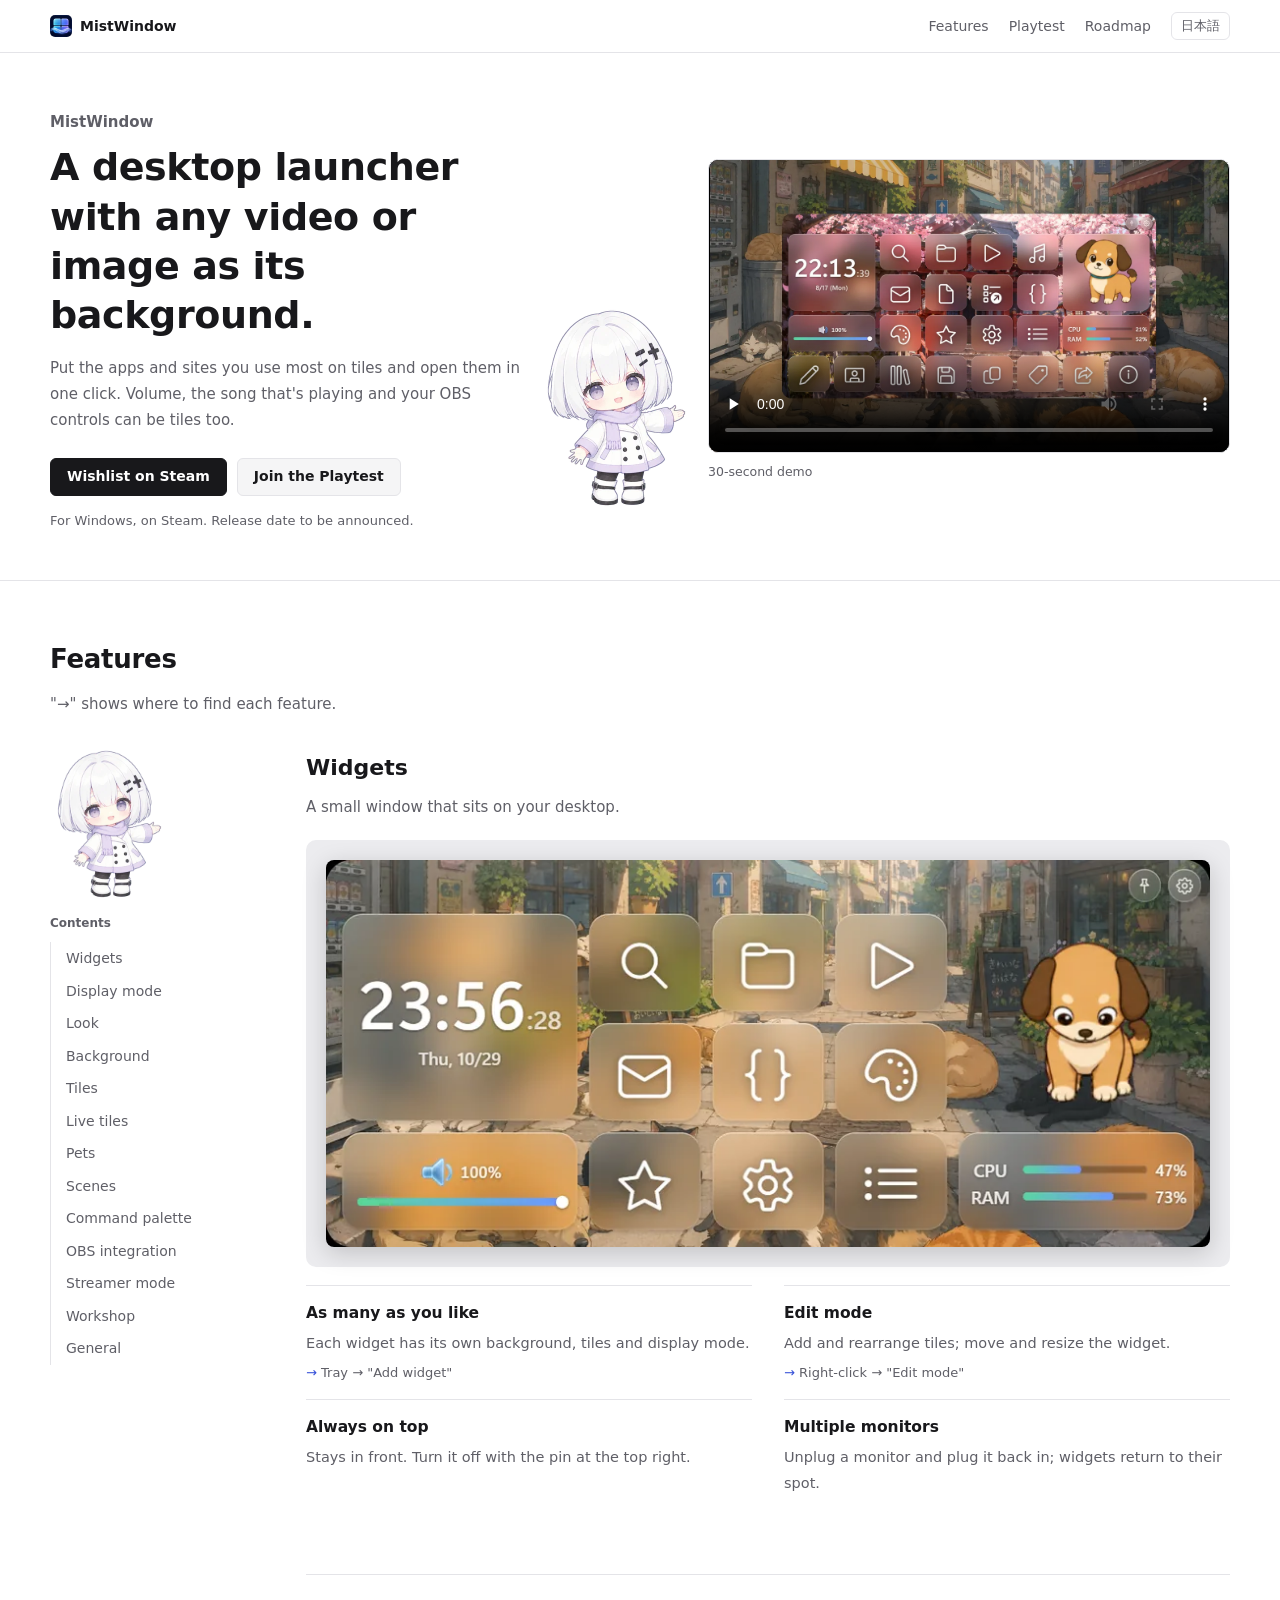
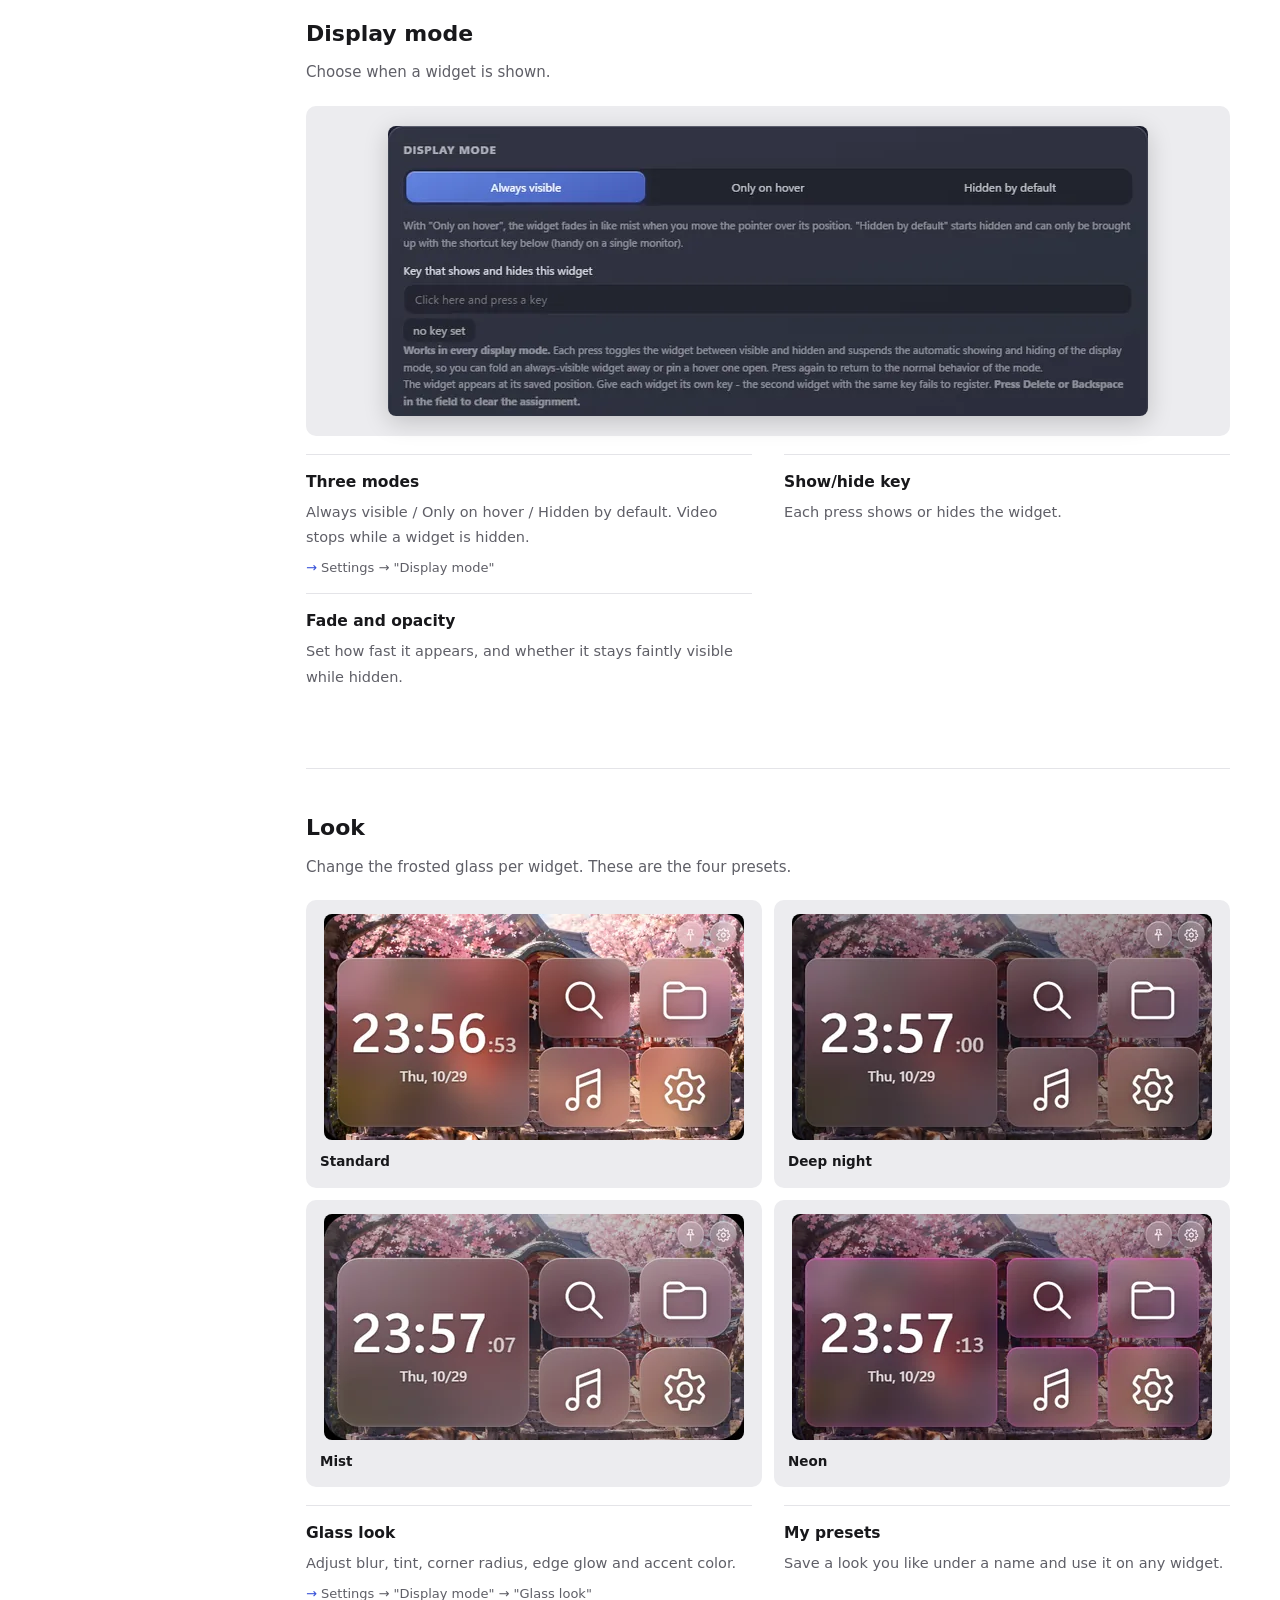
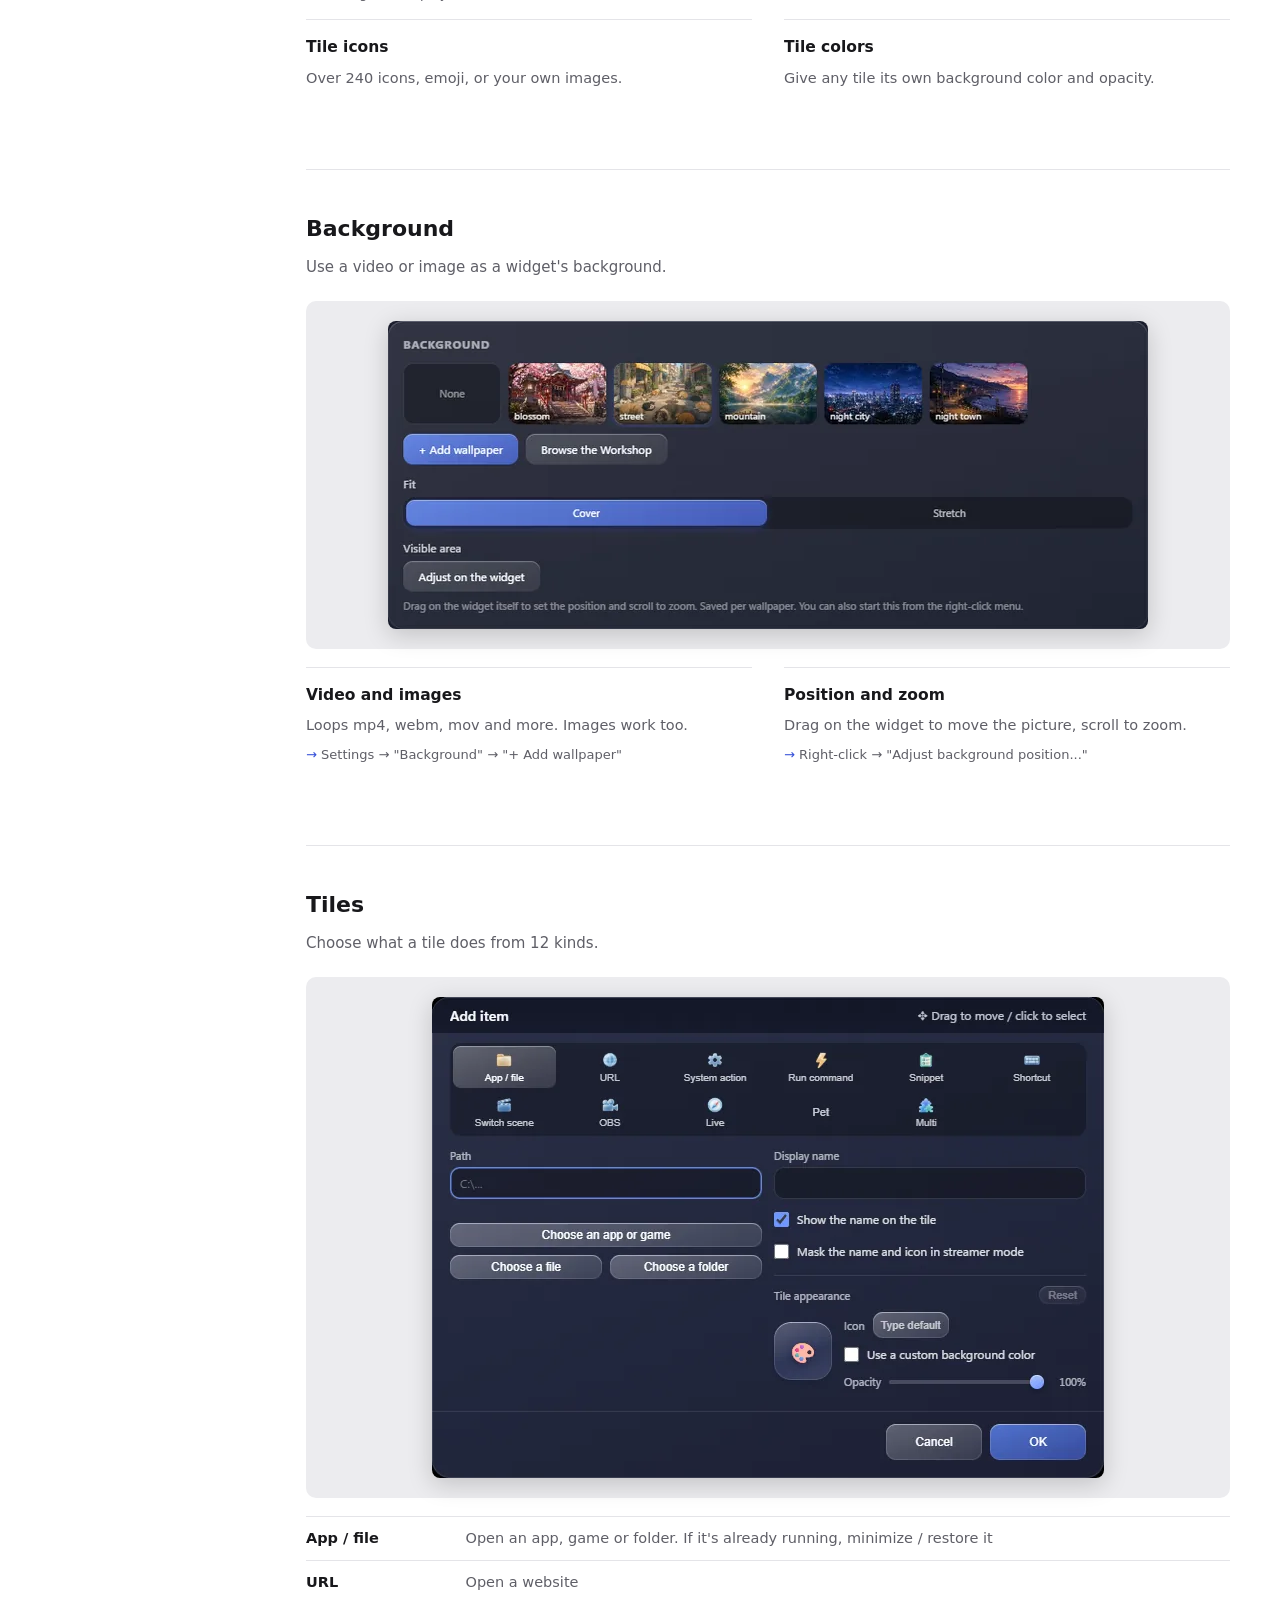
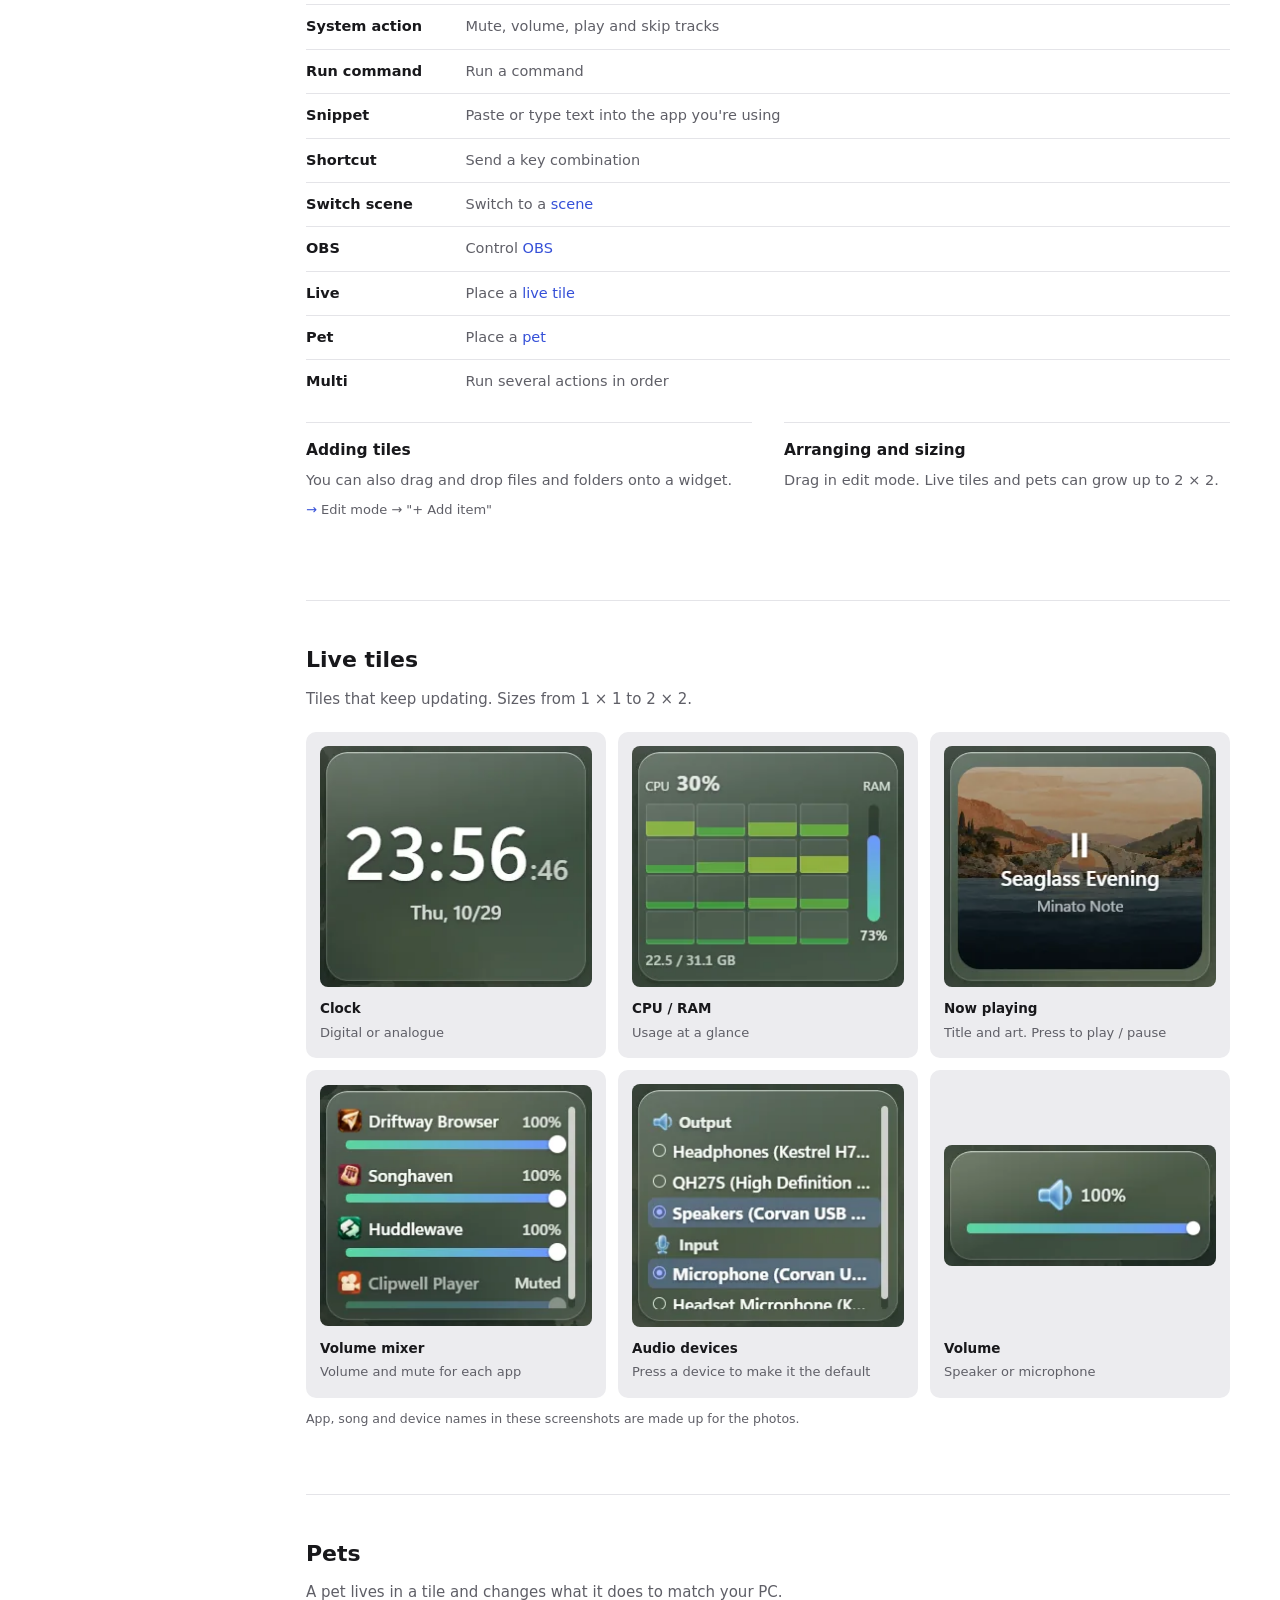
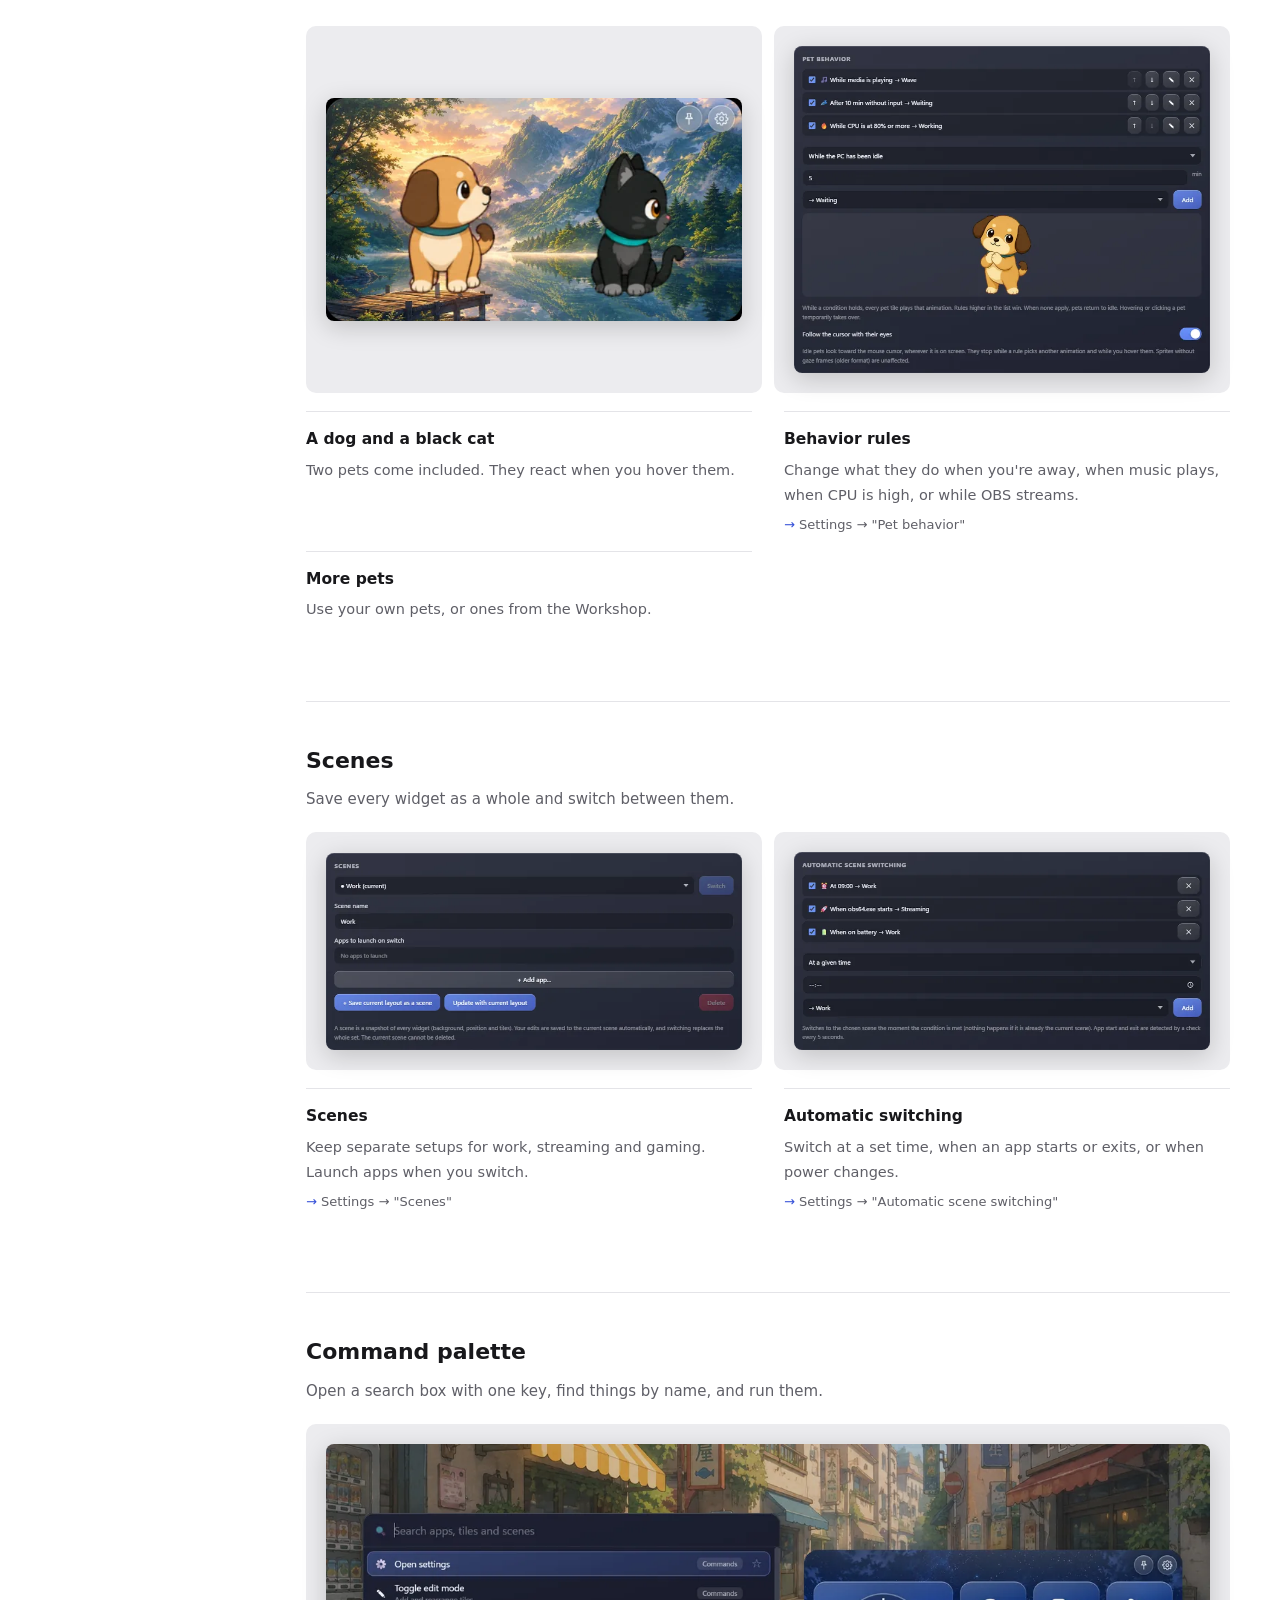
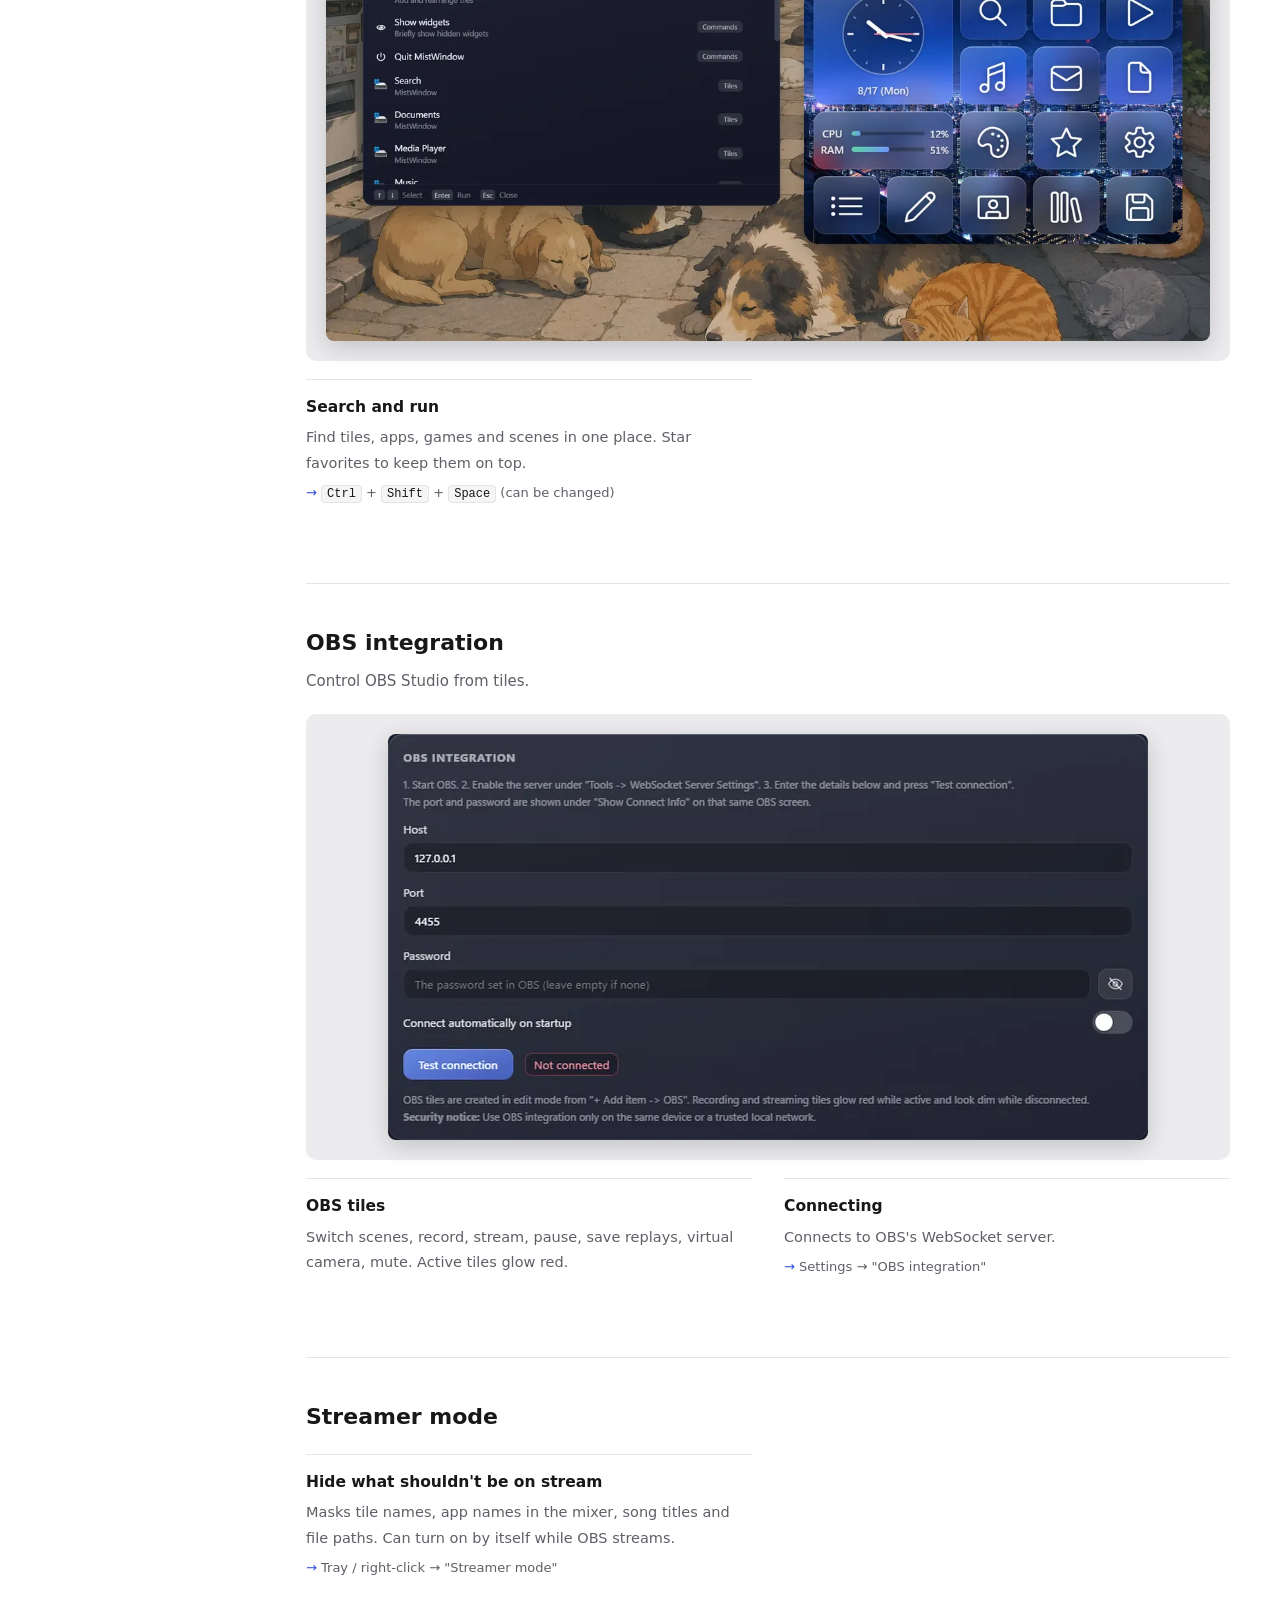
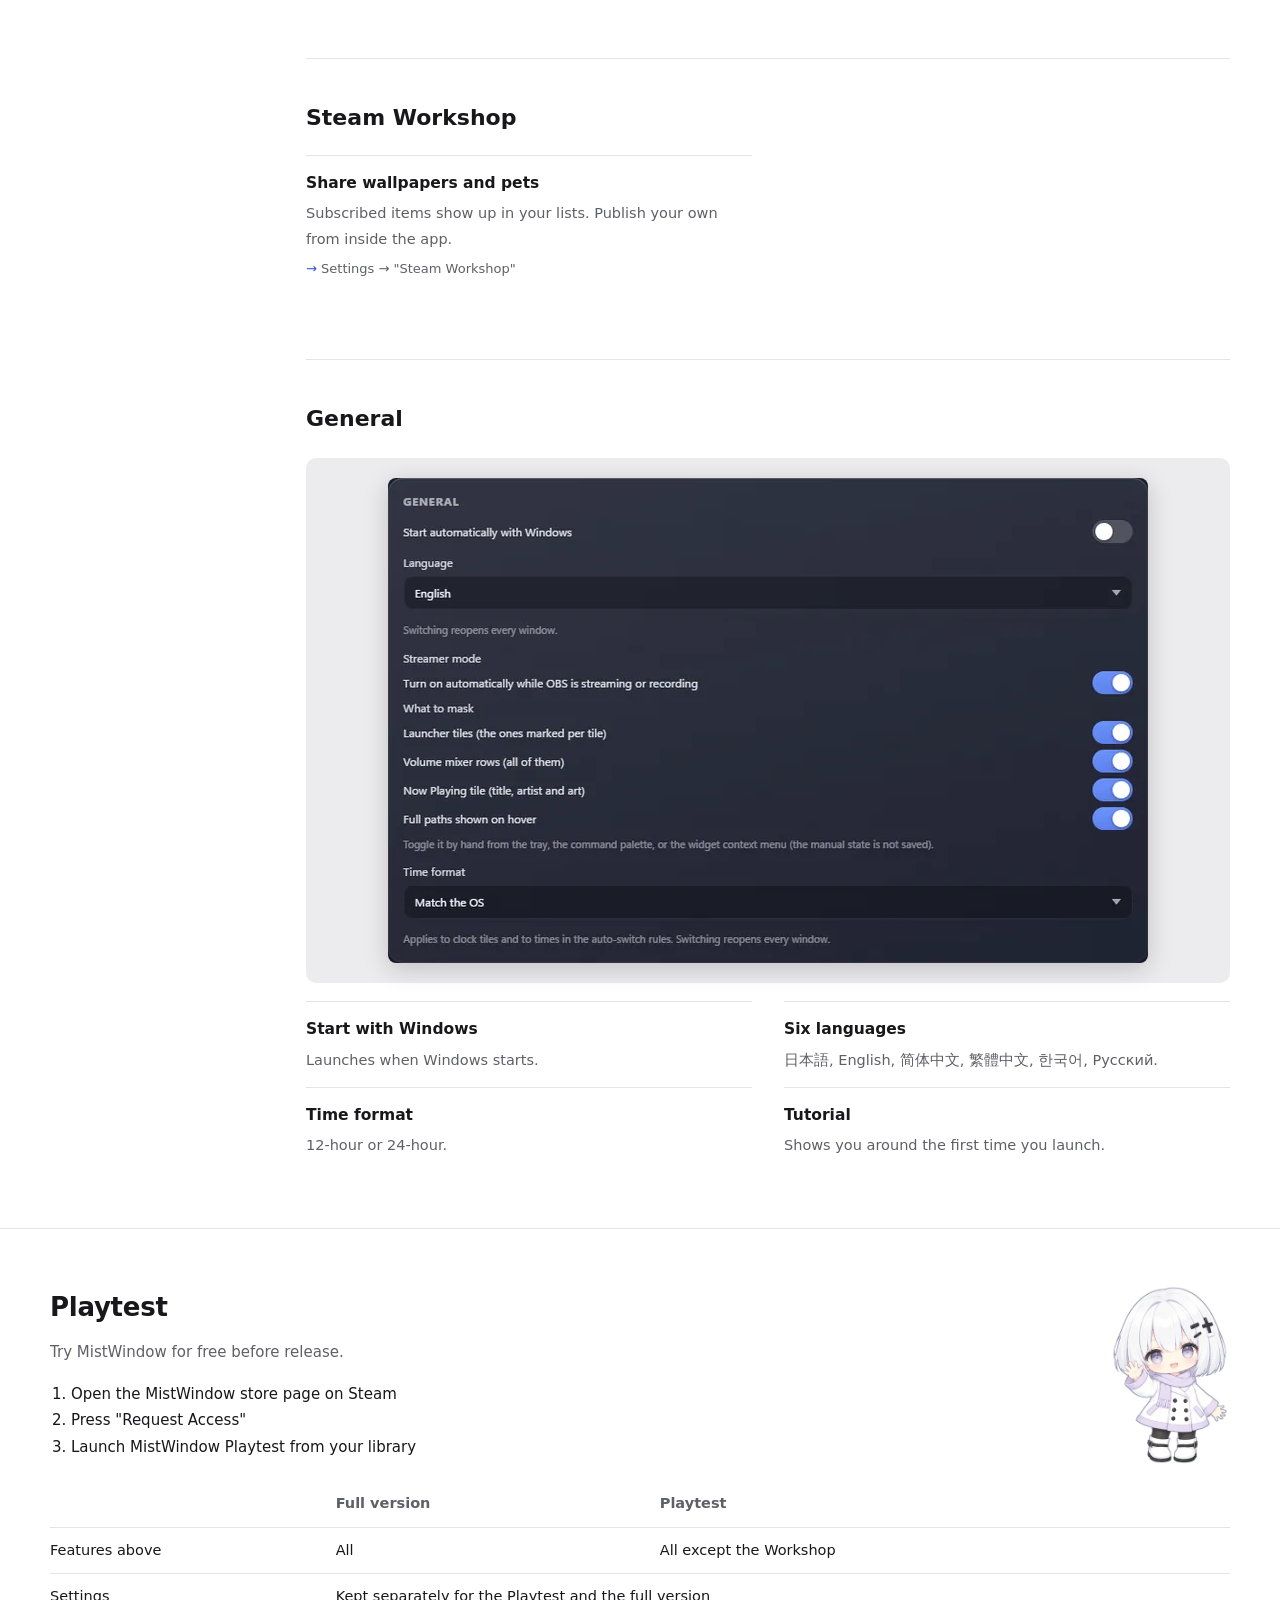
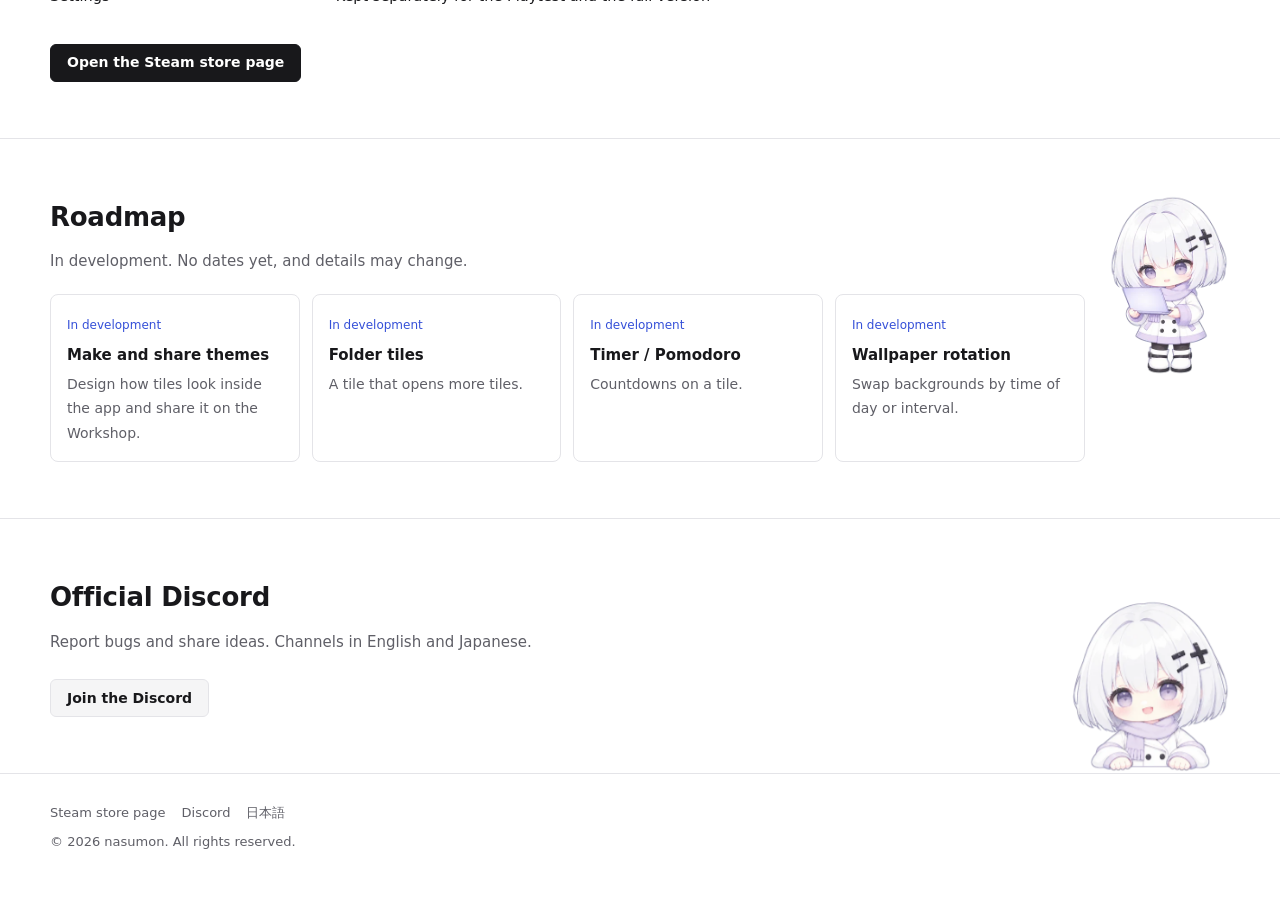
==== en/index.html @ 13e3f4e0 "Update site from MistWindow 7957b49" ====
<!doctype html>
<html lang="en">
<head>
<meta charset="utf-8">
<meta name="viewport" content="width=device-width, initial-scale=1">
<title>MistWindow — Features</title>
<meta name="description" content="MistWindow is a launcher widget for Windows with any video or image as its background. Here are its features, with screenshots.">
<meta property="og:title" content="MistWindow — Features">
<meta property="og:description" content="A launcher widget for Windows, with any video or image as its background.">
<meta property="og:type" content="website">
<meta property="og:image" content="https://nasumon-ai.github.io/mistwindow-site/assets/img/og-en-v1.jpg">
<meta property="og:image:width" content="1200">
<meta property="og:image:height" content="630">
<meta name="twitter:card" content="summary_large_image">
<link rel="alternate" hreflang="ja" href="../ja/">
<link rel="icon" href="../assets/img/favicon.png">
<link rel="stylesheet" href="../assets/site.css?v=4">
<script>
  // なすもんの衣装を見た月の季節に合わせる(?season=spring などで上書き。JS が無ければ基本服)
  (function () {
    var q = /[?&]season=(base|spring|summer|autumn|winter)\b/.exec(location.search);
    var s = q ? q[1] : ['winter', 'winter', 'spring', 'spring', 'spring', 'summer', 'summer', 'summer', 'autumn', 'autumn', 'autumn', 'winter'][new Date().getMonth()];
    if (s !== 'base') document.documentElement.setAttribute('data-season', s);
  })();
</script>
</head>
<body>

<header class="site-header">
  <div class="wrap">
    <a class="brand" href="#top"><img src="../assets/img/favicon.png" alt="" width="22" height="22">MistWindow</a>
    <nav class="site-nav" aria-label="On this page">
      <a href="#features">Features</a>
      <a href="#playtest">Playtest</a>
      <a href="#roadmap">Roadmap</a>
    </nav>
    <a class="lang-switch" href="../ja/" hreflang="ja" lang="ja">日本語</a>
  </div>
</header>

<main id="top">

<section class="hero">
  <div class="wrap">
    <div>
      <h1 class="hero-name">MistWindow</h1>
      <p class="hero-lead">A desktop launcher with any video or image as its background.</p>
      <p class="hero-sub">Put the apps and sites you use most on tiles and open them in one click. Volume, the song that's playing and your OBS controls can be tiles too.</p>
      <div class="cta">
        <a class="btn btn-primary" href="https://store.steampowered.com/app/5116240/">Wishlist on Steam</a>
        <a class="btn" href="#playtest">Join the Playtest</a>
      </div>
      <p class="hero-note">For Windows, on Steam. Release date to be announced.</p>
    </div>
    <div class="mascot mascot-guide hero-mascot" aria-hidden="true"></div>
    <div id="demo">
      <div class="demo">
        <video controls playsinline preload="none" poster="../assets/img/hero-en-v1.webp" width="1280" height="720" aria-label="MistWindow 30-second demo">
          <source src="../assets/video/demo-30s-en-v1.mp4" type="video/mp4">
        </video>
      </div>
      <p class="demo-caption">30-second demo</p>
    </div>
  </div>
</section>

<section class="section" id="features">
  <div class="wrap">
    <h2 class="section-title">Features</h2>
    <p class="section-lead">"→" shows where to find each feature.</p>

    <div class="doc">
      <nav class="toc" aria-label="Feature contents">
        <div class="mascot mascot-guide toc-mascot" aria-hidden="true"></div>
        <p class="toc-title">Contents</p>
        <ol>
          <li><a href="#widget">Widgets</a></li>
          <li><a href="#display">Display mode</a></li>
          <li><a href="#look">Look</a></li>
          <li><a href="#background">Background</a></li>
          <li><a href="#tiles">Tiles</a></li>
          <li><a href="#live">Live tiles</a></li>
          <li><a href="#pet">Pets</a></li>
          <li><a href="#scenes">Scenes</a></li>
          <li><a href="#palette">Command palette</a></li>
          <li><a href="#obs">OBS integration</a></li>
          <li><a href="#streamer">Streamer mode</a></li>
          <li><a href="#workshop">Workshop</a></li>
          <li><a href="#general">General</a></li>
        </ol>
      </nav>

      <div class="doc-body">

<section class="cat" id="widget">
  <h2 class="cat-title">Widgets</h2>
  <p class="cat-lead">A small window that sits on your desktop.</p>
  <figure class="shot"><img src="../assets/img/shot-launcher-en-v2.webp" alt="A widget with clock, icon, volume, CPU and pet tiles" width="900" height="394" loading="lazy"></figure>
  <div class="feats">
    <article class="feat" id="f-widgets"><h3>As many as you like</h3><p>Each widget has its own background, tiles and display mode.</p><p class="where">Tray → "Add widget"</p></article>
    <article class="feat" id="f-edit-mode"><h3>Edit mode</h3><p>Add and rearrange tiles; move and resize the widget.</p><p class="where">Right-click → "Edit mode"</p></article>
    <article class="feat" id="f-always-on-top"><h3>Always on top</h3><p>Stays in front. Turn it off with the pin at the top right.</p></article>
    <article class="feat" id="f-monitors"><h3>Multiple monitors</h3><p>Unplug a monitor and plug it back in; widgets return to their spot.</p></article>
  </div>
</section>

<section class="cat" id="display">
  <h2 class="cat-title">Display mode</h2>
  <p class="cat-lead">Choose when a widget is shown.</p>
  <figure class="shot"><img src="../assets/img/shot-settings-display-en-v2.webp" alt="Display mode in Settings: Always visible, Only on hover, Hidden by default" width="760" height="290" loading="lazy"></figure>
  <div class="feats">
    <article class="feat" id="f-display-mode"><h3>Three modes</h3><p>Always visible / Only on hover / Hidden by default. Video stops while a widget is hidden.</p><p class="where">Settings → "Display mode"</p></article>
    <article class="feat" id="f-widget-hotkey"><h3>Show/hide key</h3><p>Each press shows or hides the widget.</p></article>
    <article class="feat" id="f-fade"><h3>Fade and opacity</h3><p>Set how fast it appears, and whether it stays faintly visible while hidden.</p></article>
  </div>
</section>

<section class="cat" id="look">
  <h2 class="cat-title">Look</h2>
  <p class="cat-lead">Change the frosted glass per widget. These are the four presets.</p>
  <div class="gallery gallery-looks">
    <figure><img src="../assets/img/shot-look-standard-en-v2.webp" alt="" width="420" height="226" loading="lazy"><figcaption><b>Standard</b></figcaption></figure>
    <figure><img src="../assets/img/shot-look-night-en-v2.webp" alt="" width="420" height="226" loading="lazy"><figcaption><b>Deep night</b></figcaption></figure>
    <figure><img src="../assets/img/shot-look-mist-en-v2.webp" alt="" width="420" height="226" loading="lazy"><figcaption><b>Mist</b></figcaption></figure>
    <figure><img src="../assets/img/shot-look-neon-en-v2.webp" alt="" width="420" height="226" loading="lazy"><figcaption><b>Neon</b></figcaption></figure>
  </div>
  <div class="feats">
    <article class="feat" id="f-glass"><h3>Glass look</h3><p>Adjust blur, tint, corner radius, edge glow and accent color.</p><p class="where">Settings → "Display mode" → "Glass look"</p></article>
    <article class="feat" id="f-look-presets"><h3>My presets</h3><p>Save a look you like under a name and use it on any widget.</p></article>
    <article class="feat" id="f-icons"><h3>Tile icons</h3><p>Over 240 icons, emoji, or your own images.</p></article>
    <article class="feat" id="f-tile-style"><h3>Tile colors</h3><p>Give any tile its own background color and opacity.</p></article>
  </div>
</section>

<section class="cat" id="background">
  <h2 class="cat-title">Background</h2>
  <p class="cat-lead">Use a video or image as a widget's background.</p>
  <figure class="shot"><img src="../assets/img/shot-settings-background-en-v2.webp" alt="Background in Settings, with wallpaper thumbnails" width="760" height="308" loading="lazy"></figure>
  <div class="feats">
    <article class="feat" id="f-wallpaper"><h3>Video and images</h3><p>Loops mp4, webm, mov and more. Images work too.</p><p class="where">Settings → "Background" → "+ Add wallpaper"</p></article>
    <article class="feat" id="f-bg-adjust"><h3>Position and zoom</h3><p>Drag on the widget to move the picture, scroll to zoom.</p><p class="where">Right-click → "Adjust background position..."</p></article>
  </div>
</section>

<section class="cat" id="tiles">
  <h2 class="cat-title">Tiles</h2>
  <p class="cat-lead">Choose what a tile does from 12 kinds.</p>
  <figure class="shot"><img src="../assets/img/shot-item-dialog-en-v2.webp" alt="The Add item screen" width="672" height="481" loading="lazy"></figure>
  <table class="kinds">
    <tr id="f-tile-app"><th>App / file</th><td>Open an app, game or folder. If it's already running, minimize / restore it</td></tr>
    <tr id="f-tile-url"><th>URL</th><td>Open a website</td></tr>
    <tr id="f-tile-action"><th>System action</th><td>Mute, volume, play and skip tracks</td></tr>
    <tr id="f-tile-command"><th>Run command</th><td>Run a command</td></tr>
    <tr id="f-tile-snippet"><th>Snippet</th><td>Paste or type text into the app you're using</td></tr>
    <tr id="f-tile-hotkey"><th>Shortcut</th><td>Send a key combination</td></tr>
    <tr id="f-tile-scene"><th>Switch scene</th><td>Switch to a <a href="#scenes">scene</a></td></tr>
    <tr><th>OBS</th><td>Control <a href="#obs">OBS</a></td></tr>
    <tr><th>Live</th><td>Place a <a href="#live">live tile</a></td></tr>
    <tr><th>Pet</th><td>Place a <a href="#pet">pet</a></td></tr>
    <tr id="f-tile-multi"><th>Multi</th><td>Run several actions in order</td></tr>
  </table>
  <div class="feats">
    <article class="feat" id="f-add-item"><h3>Adding tiles</h3><p>You can also drag and drop files and folders onto a widget.</p><p class="where">Edit mode → "+ Add item"</p></article>
    <article class="feat" id="f-tile-layout"><h3>Arranging and sizing</h3><p>Drag in edit mode. Live tiles and pets can grow up to 2 × 2.</p></article>
  </div>
</section>

<section class="cat" id="live">
  <h2 class="cat-title">Live tiles</h2>
  <p class="cat-lead">Tiles that keep updating. Sizes from 1 × 1 to 2 × 2.</p>
  <div class="gallery">
    <figure><img src="../assets/img/shot-live-clock-en-v2.webp" alt="" width="275" height="243" loading="lazy"><figcaption><b>Clock</b><span>Digital or analogue</span></figcaption></figure>
    <figure><img src="../assets/img/shot-live-sysmon-en-v2.webp" alt="" width="274" height="243" loading="lazy"><figcaption><b>CPU / RAM</b><span>Usage at a glance</span></figcaption></figure>
    <figure><img src="../assets/img/shot-live-nowplaying-en-v2.webp" alt="" width="275" height="243" loading="lazy"><figcaption><b>Now playing</b><span>Title and art. Press to play / pause</span></figcaption></figure>
    <figure><img src="../assets/img/shot-live-mixer-en-v2.webp" alt="" width="275" height="244" loading="lazy"><figcaption><b>Volume mixer</b><span>Volume and mute for each app</span></figcaption></figure>
    <figure><img src="../assets/img/shot-live-devices-en-v2.webp" alt="" width="274" height="244" loading="lazy"><figcaption><b>Audio devices</b><span>Press a device to make it the default</span></figcaption></figure>
    <figure><img src="../assets/img/shot-live-volume-en-v2.webp" alt="" width="275" height="122" loading="lazy"><figcaption><b>Volume</b><span>Speaker or microphone</span></figcaption></figure>
  </div>
  <p class="note">App, song and device names in these screenshots are made up for the photos.</p>
</section>

<section class="cat" id="pet">
  <h2 class="cat-title">Pets</h2>
  <p class="cat-lead">A pet lives in a tile and changes what it does to match your PC.</p>
  <div class="shots-2">
    <figure class="shot"><img src="../assets/img/shot-pet-en-v2.webp" alt="A dog and a black cat" width="560" height="301" loading="lazy"></figure>
    <figure class="shot"><img src="../assets/img/shot-settings-pet-rules-en-v2.webp" alt="Pet behavior in Settings, with rules for conditions and animations" width="760" height="599" loading="lazy"></figure>
  </div>
  <div class="feats">
    <article class="feat" id="f-pet-tile"><h3>A dog and a black cat</h3><p>Two pets come included. They react when you hover them.</p></article>
    <article class="feat" id="f-pet-rules"><h3>Behavior rules</h3><p>Change what they do when you're away, when music plays, when CPU is high, or while OBS streams.</p><p class="where">Settings → "Pet behavior"</p></article>
    <article class="feat" id="f-pet-library"><h3>More pets</h3><p>Use your own pets, or ones from the Workshop.</p></article>
  </div>
</section>

<section class="cat" id="scenes">
  <h2 class="cat-title">Scenes</h2>
  <p class="cat-lead">Save every widget as a whole and switch between them.</p>
  <div class="shots-2">
    <figure class="shot"><img src="../assets/img/shot-settings-scene-en-v2.webp" alt="Scenes in Settings" width="760" height="360" loading="lazy"></figure>
    <figure class="shot"><img src="../assets/img/shot-settings-auto-switch-en-v2.webp" alt="Automatic scene switching in Settings" width="760" height="362" loading="lazy"></figure>
  </div>
  <div class="feats">
    <article class="feat" id="f-scenes"><h3>Scenes</h3><p>Keep separate setups for work, streaming and gaming. Launch apps when you switch.</p><p class="where">Settings → "Scenes"</p></article>
    <article class="feat" id="f-auto-switch"><h3>Automatic switching</h3><p>Switch at a set time, when an app starts or exits, or when power changes.</p><p class="where">Settings → "Automatic scene switching"</p></article>
  </div>
</section>

<section class="cat" id="palette">
  <h2 class="cat-title">Command palette</h2>
  <p class="cat-lead">Open a search box with one key, find things by name, and run them.</p>
  <figure class="shot"><img src="../assets/img/palette-en-v1.webp" alt="The command palette, listing apps, tiles and scenes under a search box" width="1280" height="720" loading="lazy"></figure>
  <div class="feats">
    <article class="feat" id="f-palette"><h3>Search and run</h3><p>Find tiles, apps, games and scenes in one place. Star favorites to keep them on top.</p><p class="where"><kbd>Ctrl</kbd> + <kbd>Shift</kbd> + <kbd>Space</kbd> (can be changed)</p></article>
  </div>
</section>

<section class="cat" id="obs">
  <h2 class="cat-title">OBS integration</h2>
  <p class="cat-lead">Control OBS Studio from tiles.</p>
  <figure class="shot"><img src="../assets/img/shot-settings-obs-en-v2.webp" alt="OBS integration in Settings" width="760" height="406" loading="lazy"></figure>
  <div class="feats">
    <article class="feat" id="f-obs-tiles"><h3>OBS tiles</h3><p>Switch scenes, record, stream, pause, save replays, virtual camera, mute. Active tiles glow red.</p></article>
    <article class="feat" id="f-obs-connect"><h3>Connecting</h3><p>Connects to OBS's WebSocket server.</p><p class="where">Settings → "OBS integration"</p></article>
  </div>
</section>

<section class="cat" id="streamer">
  <h2 class="cat-title">Streamer mode</h2>
  <div class="feats">
    <article class="feat" id="f-streamer"><h3>Hide what shouldn't be on stream</h3><p>Masks tile names, app names in the mixer, song titles and file paths. Can turn on by itself while OBS streams.</p><p class="where">Tray / right-click → "Streamer mode"</p></article>
  </div>
</section>

<section class="cat" id="workshop">
  <h2 class="cat-title">Steam Workshop</h2>
  <div class="feats">
    <article class="feat" id="f-ws"><h3>Share wallpapers and pets</h3><p>Subscribed items show up in your lists. Publish your own from inside the app.</p><p class="where">Settings → "Steam Workshop"</p></article>
  </div>
</section>

<section class="cat" id="general">
  <h2 class="cat-title">General</h2>
  <figure class="shot"><img src="../assets/img/shot-settings-general-en-v2.webp" alt="General in Settings" width="760" height="485" loading="lazy"></figure>
  <div class="feats">
    <article class="feat" id="f-startup"><h3>Start with Windows</h3><p>Launches when Windows starts.</p></article>
    <article class="feat" id="f-language"><h3>Six languages</h3><p>日本語, English, 简体中文, 繁體中文, 한국어, Русский.</p></article>
    <article class="feat" id="f-clock-format"><h3>Time format</h3><p>12-hour or 24-hour.</p></article>
    <article class="feat" id="f-tutorial"><h3>Tutorial</h3><p>Shows you around the first time you launch.</p></article>
  </div>
</section>

      </div>
    </div>
  </div>
</section>

<section class="section" id="playtest">
  <div class="wrap">
    <div class="mascot mascot-wave side-mascot" aria-hidden="true"></div>
    <h2 class="section-title">Playtest</h2>
    <p class="section-lead">Try MistWindow for free before release.</p>
    <ol class="steps">
      <li>Open the MistWindow store page on Steam</li>
      <li>Press "Request Access"</li>
      <li>Launch MistWindow Playtest from your library</li>
    </ol>
    <table class="compare">
      <thead><tr><th></th><th>Full version</th><th>Playtest</th></tr></thead>
      <tbody>
        <tr><td>Features above</td><td>All</td><td>All except the Workshop</td></tr>
        <tr><td>Settings</td><td colspan="2">Kept separately for the Playtest and the full version</td></tr>
      </tbody>
    </table>
    <div class="cta"><a class="btn btn-primary" href="https://store.steampowered.com/app/5116240/">Open the Steam store page</a></div>
  </div>
</section>

<section class="section" id="roadmap">
  <div class="wrap">
    <div class="mascot mascot-working side-mascot" aria-hidden="true"></div>
    <h2 class="section-title">Roadmap</h2>
    <p class="section-lead">In development. No dates yet, and details may change.</p>
    <div class="cards">
      <article class="card"><span class="tag">In development</span><h3>Make and share themes</h3><p>Design how tiles look inside the app and share it on the Workshop.</p></article>
      <article class="card"><span class="tag">In development</span><h3>Folder tiles</h3><p>A tile that opens more tiles.</p></article>
      <article class="card"><span class="tag">In development</span><h3>Timer / Pomodoro</h3><p>Countdowns on a tile.</p></article>
      <article class="card"><span class="tag">In development</span><h3>Wallpaper rotation</h3><p>Swap backgrounds by time of day or interval.</p></article>
    </div>
  </div>
</section>

<section class="section" id="community">
  <div class="wrap">
    <h2 class="section-title">Official Discord</h2>
    <p class="section-lead">Report bugs and share ideas. Channels in English and Japanese.</p>
    <div class="cta"><a class="btn" href="https://discord.gg/FqEPVHFKNy">Join the Discord</a></div>
    <div class="mascot mascot-peek peek-mascot" aria-hidden="true"></div>
  </div>
</section>

</main>

<footer class="site-footer">
  <div class="wrap">
    <div class="footer-links">
      <a href="https://store.steampowered.com/app/5116240/">Steam store page</a>
      <a href="https://discord.gg/FqEPVHFKNy">Discord</a>
      <a href="../ja/" hreflang="ja" lang="ja">日本語</a>
    </div>
    <p>© 2026 nasumon. All rights reserved.</p>
  </div>
</footer>

<!-- 訪問者数の計測(Cloudflare Web Analytics。Cookie なし。トークンは公開されてよい値) -->
<script type="module" src="https://static.cloudflareinsights.com/beacon.min.js" data-cf-beacon='{"token": "dc42f488804d41a5bb465a546c8d409a"}'></script>

</body>
</html>
---- assets/site.css ----
/* MistWindow 公開サイト(要望 122)の共通スタイル。日英 2 ページが読む。
   方向性はドキュメント風(2026-10-29 ユーザー選択の案 B)。紫のグラデーション・ピル型のボタン・
   角丸カードの多用はしない。色はニュートラルなグレーと控えめなアクセント 1 色。
   外部フォント・外部スクリプトは読まない。差し替えたら HTML 側の ?v= を上げる。 */

:root {
  --bg: #ffffff;
  --bg-2: #f5f5f6;
  --text: #18181b;
  --text-2: #5f5f67;
  --line: #e4e4e8;
  --accent: #3550d8;
  --shot-bg: #ececef;
  color-scheme: light;
}
@media (prefers-color-scheme: dark) {
  :root:not([data-theme="light"]) {
    --bg: #0f0f11;
    --bg-2: #18181b;
    --text: #ececee;
    --text-2: #9b9ba3;
    --line: #27272c;
    --accent: #93a4ff;
    --shot-bg: #1c1c20;
    color-scheme: dark;
  }
}
:root[data-theme="dark"] {
  --bg: #0f0f11; --bg-2: #18181b; --text: #ececee; --text-2: #9b9ba3;
  --line: #27272c; --accent: #93a4ff; --shot-bg: #1c1c20; color-scheme: dark;
}

* { box-sizing: border-box; }
html { scroll-behavior: smooth; scroll-padding-top: 68px; }
body {
  margin: 0; background: var(--bg); color: var(--text);
  font: 15px/1.75 "Segoe UI", "Yu Gothic UI", "Hiragino Sans", "Noto Sans JP", system-ui, sans-serif;
  -webkit-text-size-adjust: 100%;
}
img, video { display: block; max-width: 100%; height: auto; }
a { color: var(--accent); text-decoration: none; }
a:hover { text-decoration: underline; }
h1, h2, h3, p { margin: 0; }
.wrap { width: min(1180px, 100% - 32px); margin-inline: auto; }

/* ---- ヘッダー ---- */
.site-header { position: sticky; top: 0; z-index: 10; background: color-mix(in srgb, var(--bg) 90%, transparent); backdrop-filter: blur(8px); border-bottom: 1px solid var(--line); }
.site-header .wrap { display: flex; align-items: center; gap: 20px; height: 52px; font-size: 14px; }
.brand { display: flex; align-items: center; gap: 8px; color: var(--text); font-weight: 650; }
.brand:hover { text-decoration: none; }
.brand img { width: 22px; height: 22px; border-radius: 5px; }
.site-nav { display: flex; gap: 20px; margin-left: auto; }
.site-nav a { color: var(--text-2); }
.site-nav a:hover { color: var(--text); text-decoration: none; }
.lang-switch { color: var(--text-2); border: 1px solid var(--line); border-radius: 6px; padding: 2px 9px; font-size: 13px; }
@media (max-width: 720px) { .site-nav { display: none; } .lang-switch { margin-left: auto; } }

/* ---- 冒頭 ---- */
.hero { padding: 56px 0 48px; border-bottom: 1px solid var(--line); }
.hero .wrap { display: grid; gap: 36px; align-items: center; }
@media (min-width: 960px) { .hero .wrap { grid-template-columns: 1fr 1.1fr; } }
.hero-name { font-size: 15px; font-weight: 650; color: var(--text-2); }
.hero-lead { font-size: clamp(26px, 3.4vw, 38px); font-weight: 700; line-height: 1.3; margin-top: 8px; letter-spacing: -0.01em; }
.hero-sub { color: var(--text-2); margin-top: 14px; max-width: 34em; }
.hero-note { color: var(--text-2); font-size: 13px; margin-top: 14px; }
.cta { display: flex; gap: 10px; flex-wrap: wrap; margin-top: 24px; }
.btn { display: inline-flex; align-items: center; height: 38px; padding: 0 16px; border-radius: 6px; font-weight: 600; font-size: 14px; border: 1px solid var(--line); color: var(--text); background: var(--bg-2); }
.btn:hover { text-decoration: none; border-color: var(--text-2); }
.btn-primary { background: var(--text); color: var(--bg); border-color: var(--text); }
.btn-primary:hover { opacity: 0.88; }
.demo { border: 1px solid var(--line); border-radius: 10px; overflow: hidden; background: #000; aspect-ratio: 16 / 9; }
.demo video { width: 100%; height: 100%; }
.demo-caption { color: var(--text-2); font-size: 12.5px; margin-top: 8px; }

/* ---- 節 ---- */
.section { padding: 56px 0; border-bottom: 1px solid var(--line); }
.section-title { font-size: 26px; font-weight: 700; letter-spacing: -0.01em; }
.section-lead { color: var(--text-2); margin-top: 8px; max-width: 46em; }

/* ---- 機能:左に目次 ---- */
.doc { display: grid; gap: 32px; margin-top: 32px; }
@media (min-width: 1000px) { .doc { grid-template-columns: 200px minmax(0, 1fr); gap: 56px; } }
.toc-title { font-size: 12px; font-weight: 650; color: var(--text-2); margin-bottom: 8px; }
.toc ol { list-style: none; margin: 0; padding: 0; border-left: 1px solid var(--line); }
.toc a { display: block; padding: 4px 0 4px 14px; margin-left: -1px; border-left: 2px solid transparent; color: var(--text-2); font-size: 14px; }
.toc a:hover { color: var(--text); border-left-color: var(--text); text-decoration: none; }
@media (min-width: 1000px) { .toc { position: sticky; top: 72px; align-self: start; } }
@media (max-width: 999px) {
  .toc ol { display: flex; flex-wrap: wrap; gap: 6px 16px; border: 0; }
  .toc a { padding: 0; border: 0; margin: 0; }
}

.cat + .cat { margin-top: 64px; padding-top: 40px; border-top: 1px solid var(--line); }
.cat-title { font-size: 22px; font-weight: 700; }
.cat-lead { color: var(--text-2); margin-top: 6px; }

/* 画面写真:薄い地に載せ、枠と影は控えめに */
.shot { margin: 20px 0 0; background: var(--shot-bg); border-radius: 10px; padding: 20px; display: grid; place-items: center; }
.shot img { border-radius: 8px; box-shadow: 0 6px 24px rgb(0 0 0 / 0.18); }
.shot figcaption, .gallery figcaption { font-size: 12.5px; color: var(--text-2); margin-top: 10px; text-align: center; }
.shots-2 { display: grid; gap: 12px; margin-top: 20px; }
@media (min-width: 760px) { .shots-2 { grid-template-columns: 1fr 1fr; } }
.shots-2 .shot { margin: 0; }

/* 並べて見せる小さな写真(ライブタイル・見た目) */
/* 枚数が割り切れて端数の段が出ないよう、列数は固定で持つ(スマホ 2 列・PC 3 列) */
.gallery { display: grid; gap: 12px; margin-top: 20px; grid-template-columns: repeat(2, minmax(0, 1fr)); }
@media (min-width: 760px) { .gallery { grid-template-columns: repeat(3, minmax(0, 1fr)); } }
.gallery figure { margin: 0; background: var(--shot-bg); border-radius: 10px; padding: 14px; display: flex; flex-direction: column; }
.gallery img { margin: auto; border-radius: 8px; }
.gallery figcaption { text-align: left; color: var(--text); font-size: 13.5px; margin-top: 10px; }
.gallery figcaption b { display: block; font-weight: 650; }
.gallery figcaption span { color: var(--text-2); font-size: 13px; }
@media (min-width: 0px) { .gallery-looks { grid-template-columns: repeat(2, minmax(0, 1fr)); } }

/* 機能 1 つ:見出し+一文+場所 */
.feats { display: grid; gap: 0; margin-top: 18px; }
@media (min-width: 760px) { .feats { grid-template-columns: 1fr 1fr; gap: 0 32px; } }
.feat { padding: 14px 0; border-top: 1px solid var(--line); }
.feat h3 { font-size: 15.5px; font-weight: 650; }
.feat p { color: var(--text-2); margin-top: 4px; font-size: 14.5px; }
.feat .where { font-size: 13px; margin-top: 6px; color: var(--text-2); }
.feat .where::before { content: "→ "; color: var(--accent); }

/* タイルの種類の表 */
.kinds { width: 100%; border-collapse: collapse; margin-top: 18px; font-size: 14.5px; }
.kinds th, .kinds td { text-align: left; padding: 9px 12px 9px 0; border-top: 1px solid var(--line); vertical-align: top; }
.kinds th { width: 11em; font-weight: 650; white-space: nowrap; }
.kinds td { color: var(--text-2); }

.note { font-size: 12.5px; color: var(--text-2); margin-top: 10px; }
kbd { font: 12px "Cascadia Mono", Consolas, monospace; background: var(--bg-2); border: 1px solid var(--line); border-radius: 4px; padding: 1px 5px; color: var(--text); }

/* ---- 体験版・予定・Discord ---- */
.steps { margin: 16px 0 0; padding-left: 1.4em; }
.compare { width: 100%; border-collapse: collapse; margin-top: 20px; font-size: 14.5px; }
.compare th, .compare td { text-align: left; padding: 10px 12px 10px 0; border-top: 1px solid var(--line); vertical-align: top; }
.compare thead th { color: var(--text-2); font-weight: 600; border-top: 0; }
.cards { display: grid; gap: 12px; margin-top: 20px; grid-template-columns: repeat(auto-fill, minmax(min(100%, 240px), 1fr)); }
.card { border: 1px solid var(--line); border-radius: 8px; padding: 16px; }
.card h3 { font-size: 15px; margin-top: 4px; }
.card p { color: var(--text-2); font-size: 14px; margin-top: 4px; }
.tag { font-size: 12px; color: var(--accent); }

/* ---- なすもん(案内役) ----
   飾りなので <img> ではなく背景にする。衣装は <html data-season>(HTML の <head> で月から決める)で切り替え、
   使わない衣装と display:none の分は読まれない。属性が無い(JS なし)ときは基本服。 */
.mascot { background: no-repeat center bottom / contain; pointer-events: none; }
.mascot-guide { aspect-ratio: 287 / 400; background-image: url("img/nasumon-base-guide-v1.webp"); }
.mascot-wave { aspect-ratio: 267 / 400; background-image: url("img/nasumon-base-wave-v1.webp"); }
.mascot-working { aspect-ratio: 270 / 400; background-image: url("img/nasumon-base-working-v1.webp"); }
.mascot-peek { aspect-ratio: 369 / 400; background-image: url("img/nasumon-base-peek-v1.webp"); }
:root[data-season="spring"] .mascot-guide { background-image: url("img/nasumon-spring-guide-v1.webp"); }
:root[data-season="spring"] .mascot-wave { background-image: url("img/nasumon-spring-wave-v1.webp"); }
:root[data-season="spring"] .mascot-working { background-image: url("img/nasumon-spring-working-v1.webp"); }
:root[data-season="spring"] .mascot-peek { background-image: url("img/nasumon-spring-peek-v1.webp"); }
:root[data-season="summer"] .mascot-guide { background-image: url("img/nasumon-summer-guide-v1.webp"); }
:root[data-season="summer"] .mascot-wave { background-image: url("img/nasumon-summer-wave-v1.webp"); }
:root[data-season="summer"] .mascot-working { background-image: url("img/nasumon-summer-working-v1.webp"); }
:root[data-season="summer"] .mascot-peek { background-image: url("img/nasumon-summer-peek-v1.webp"); }
:root[data-season="autumn"] .mascot-guide { background-image: url("img/nasumon-autumn-guide-v1.webp"); }
:root[data-season="autumn"] .mascot-wave { background-image: url("img/nasumon-autumn-wave-v1.webp"); }
:root[data-season="autumn"] .mascot-working { background-image: url("img/nasumon-autumn-working-v1.webp"); }
:root[data-season="autumn"] .mascot-peek { background-image: url("img/nasumon-autumn-peek-v1.webp"); }
:root[data-season="winter"] .mascot-guide { background-image: url("img/nasumon-winter-guide-v1.webp"); }
:root[data-season="winter"] .mascot-wave { background-image: url("img/nasumon-winter-wave-v1.webp"); }
:root[data-season="winter"] .mascot-working { background-image: url("img/nasumon-winter-working-v1.webp"); }
:root[data-season="winter"] .mascot-peek { background-image: url("img/nasumon-winter-peek-v1.webp"); }

/* 冒頭:文と動画の間に立ち、動画を指す(狭い画面では出さない) */
.hero-mascot { display: none; }
@media (min-width: 960px) {
  .hero .wrap { grid-template-columns: minmax(0, 1fr) auto minmax(0, 1.1fr); gap: 20px; }
  .hero-mascot { display: block; height: 200px; align-self: end; margin-bottom: 24px; }
}
/* 機能の目次の上(目次が左に張り付く幅だけ) */
.toc-mascot { display: none; }
@media (min-width: 1000px) { .toc-mascot { display: block; height: 150px; margin: 0 0 14px 6px; } }
/* 節の右に立つ(体験版・今後の予定) */
.section > .wrap { display: flow-root; }
.side-mascot { float: right; height: 180px; margin: 0 0 16px 24px; }
@media (max-width: 720px) { .side-mascot { height: 112px; margin-left: 12px; } }
/* Discord:節の下の罫線から顔を出す */
#community .wrap { position: relative; }
.peek-mascot { position: absolute; right: 0; bottom: -56px; width: 160px; }
@media (max-width: 720px) { .peek-mascot { width: 104px; } }

.site-footer { padding: 28px 0 48px; color: var(--text-2); font-size: 13px; }
.site-footer .wrap { display: grid; gap: 6px; }
.footer-links { display: flex; gap: 16px; flex-wrap: wrap; }
.footer-links a { color: var(--text-2); }

/* 言語選択ページ */
.lang-pick { min-height: 100vh; display: grid; place-content: center; gap: 20px; text-align: center; padding: 16px; }
.lang-pick .cta { justify-content: center; }
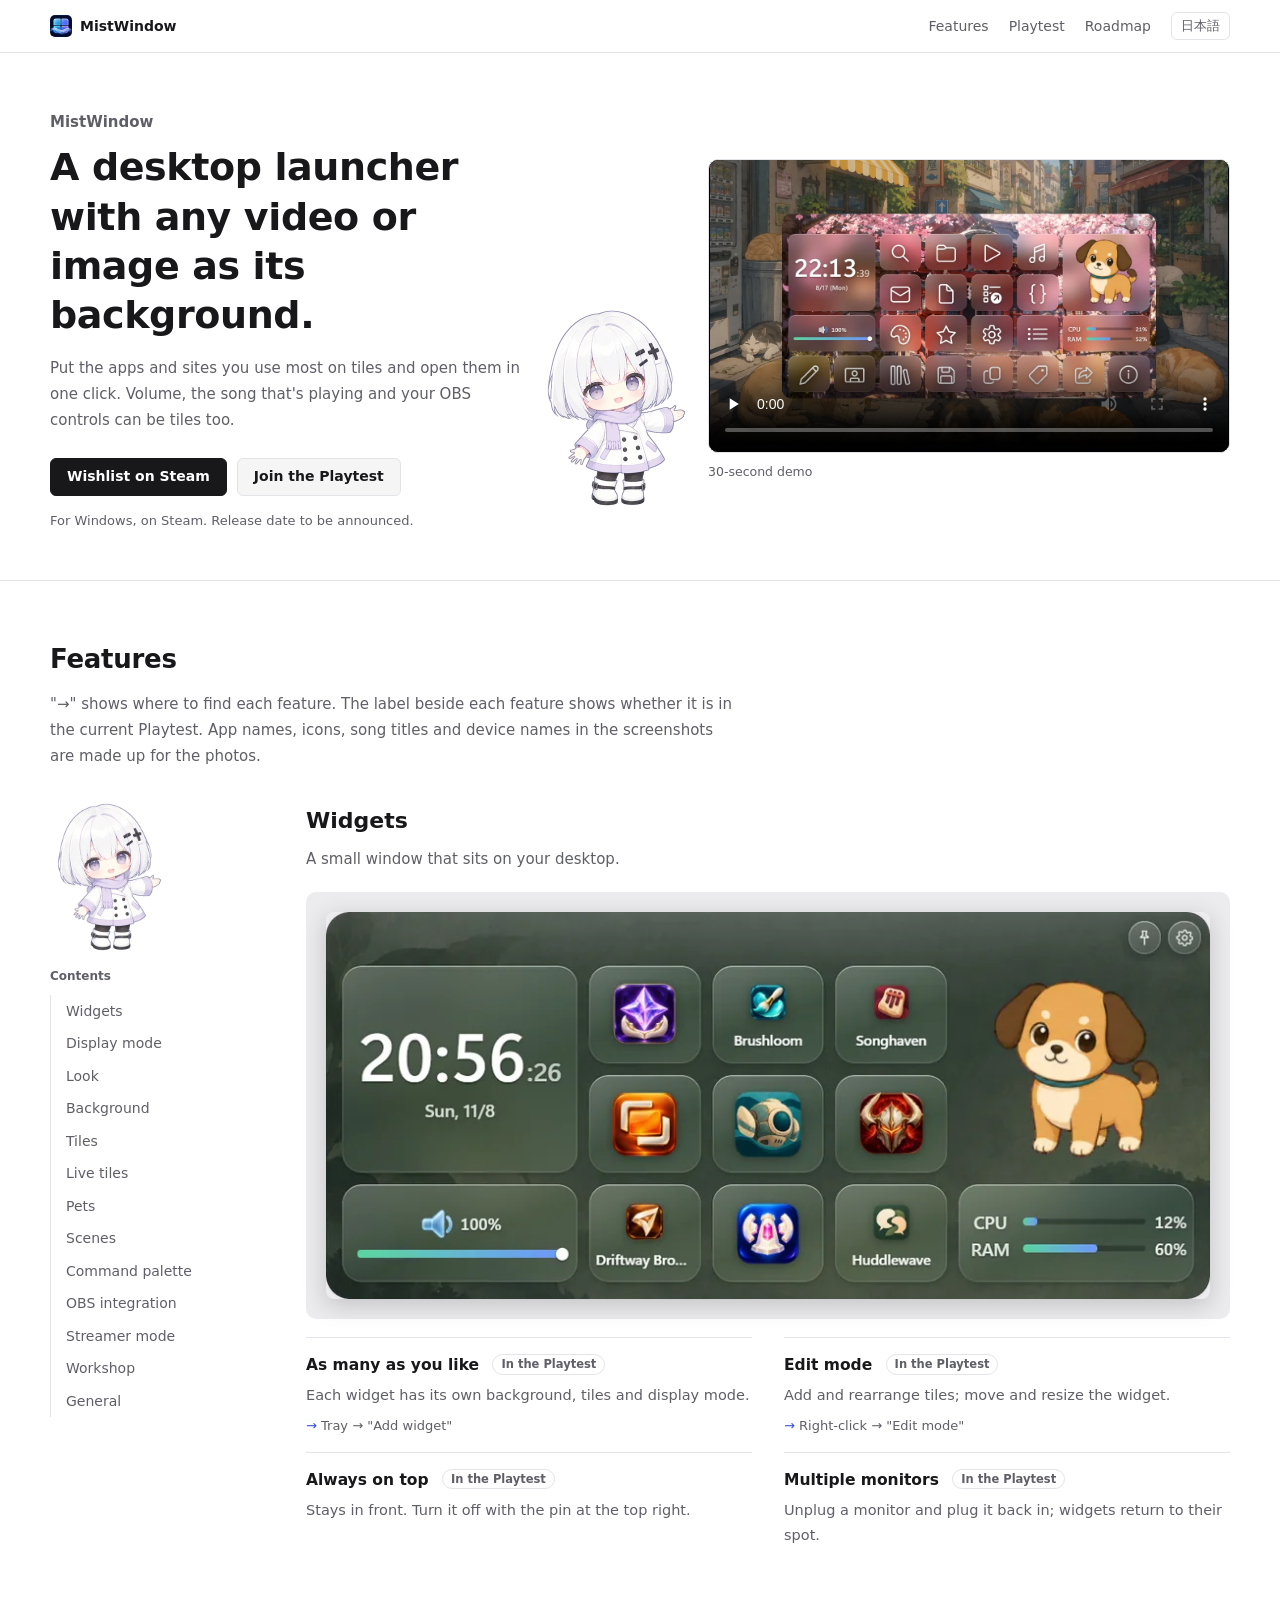
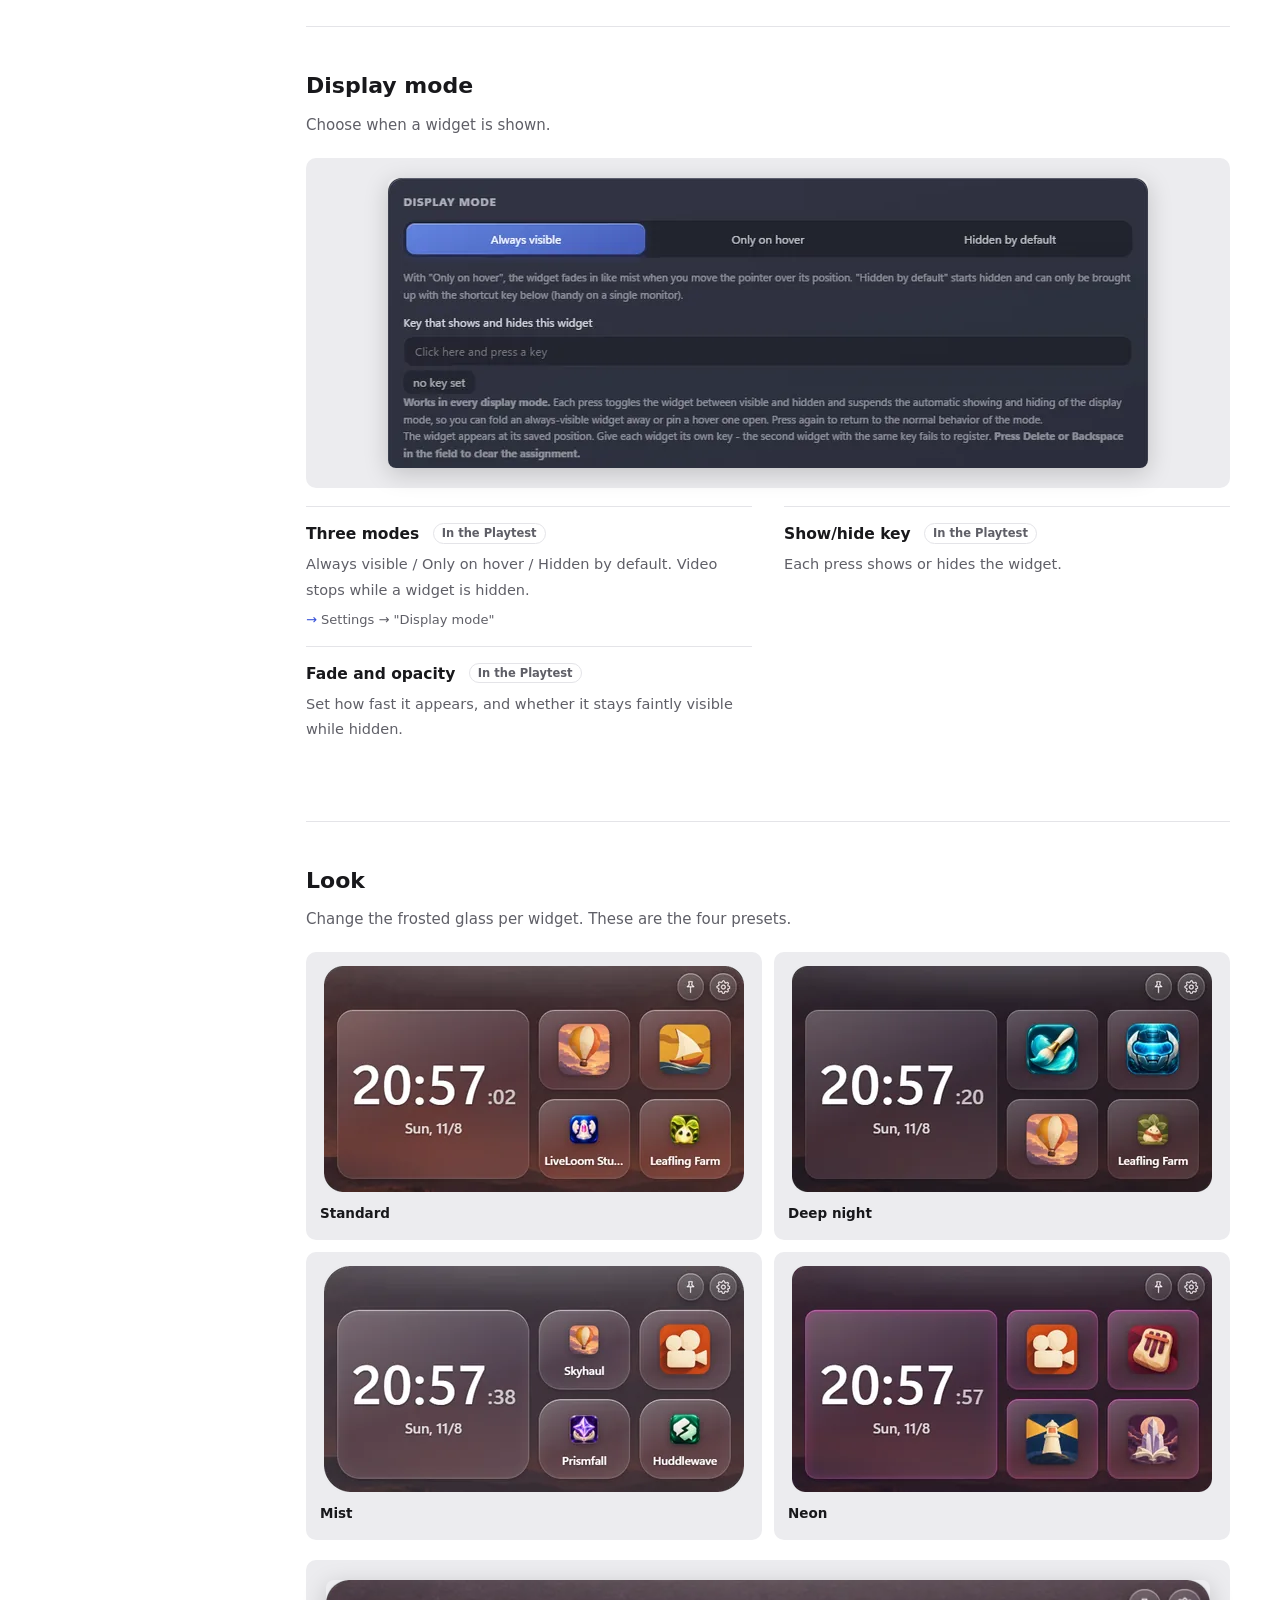
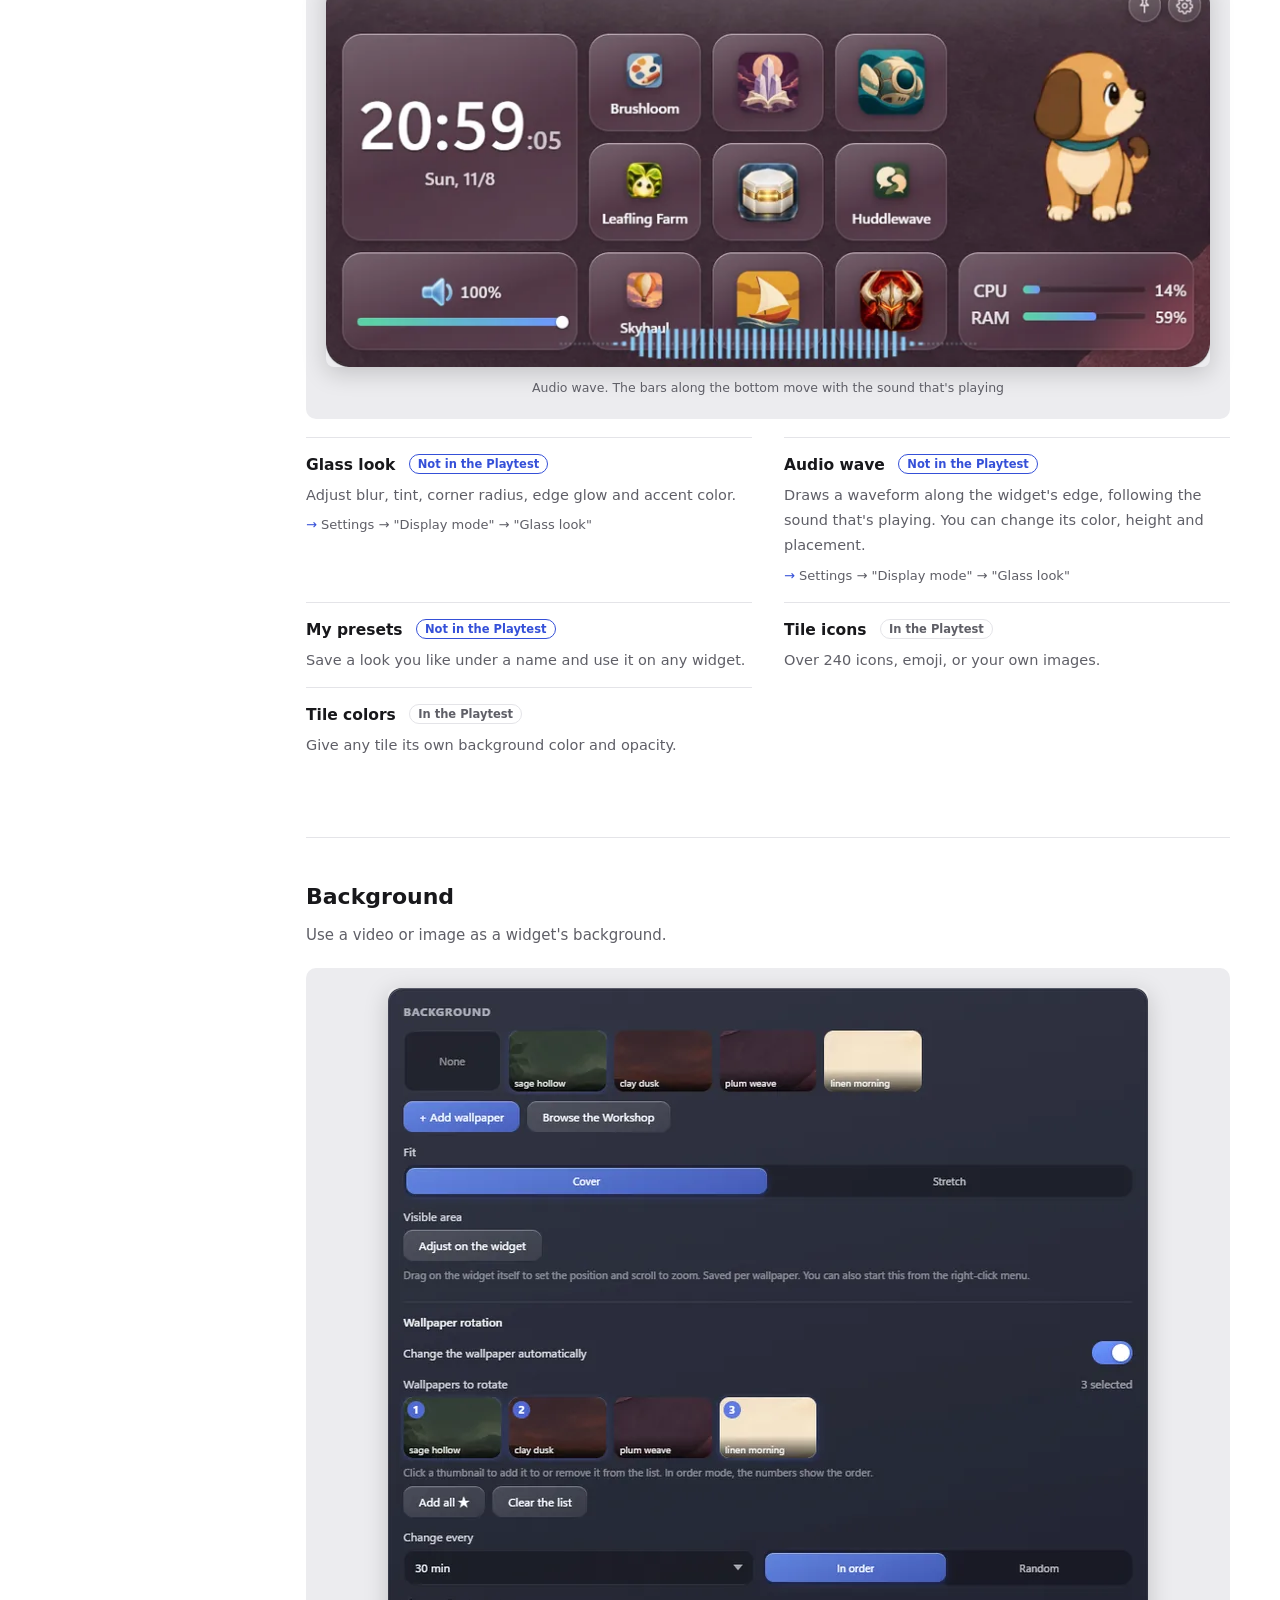
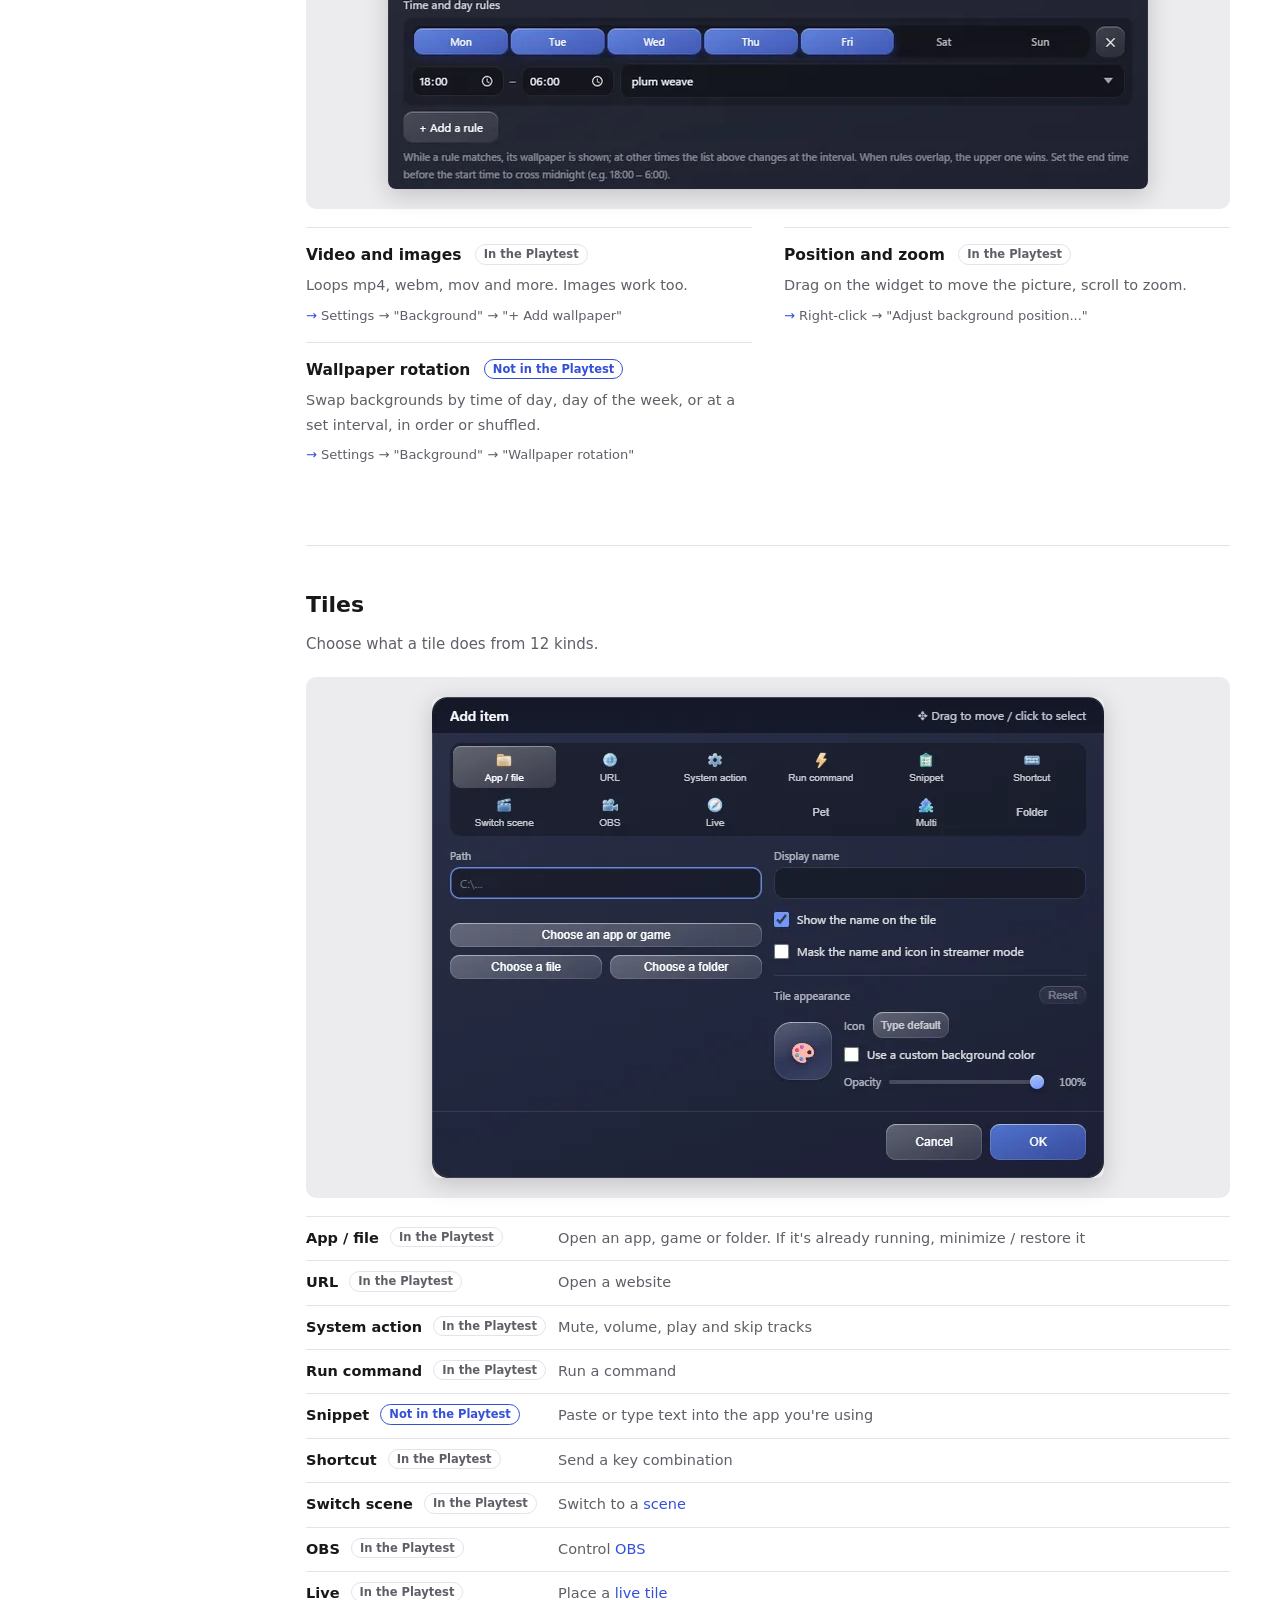
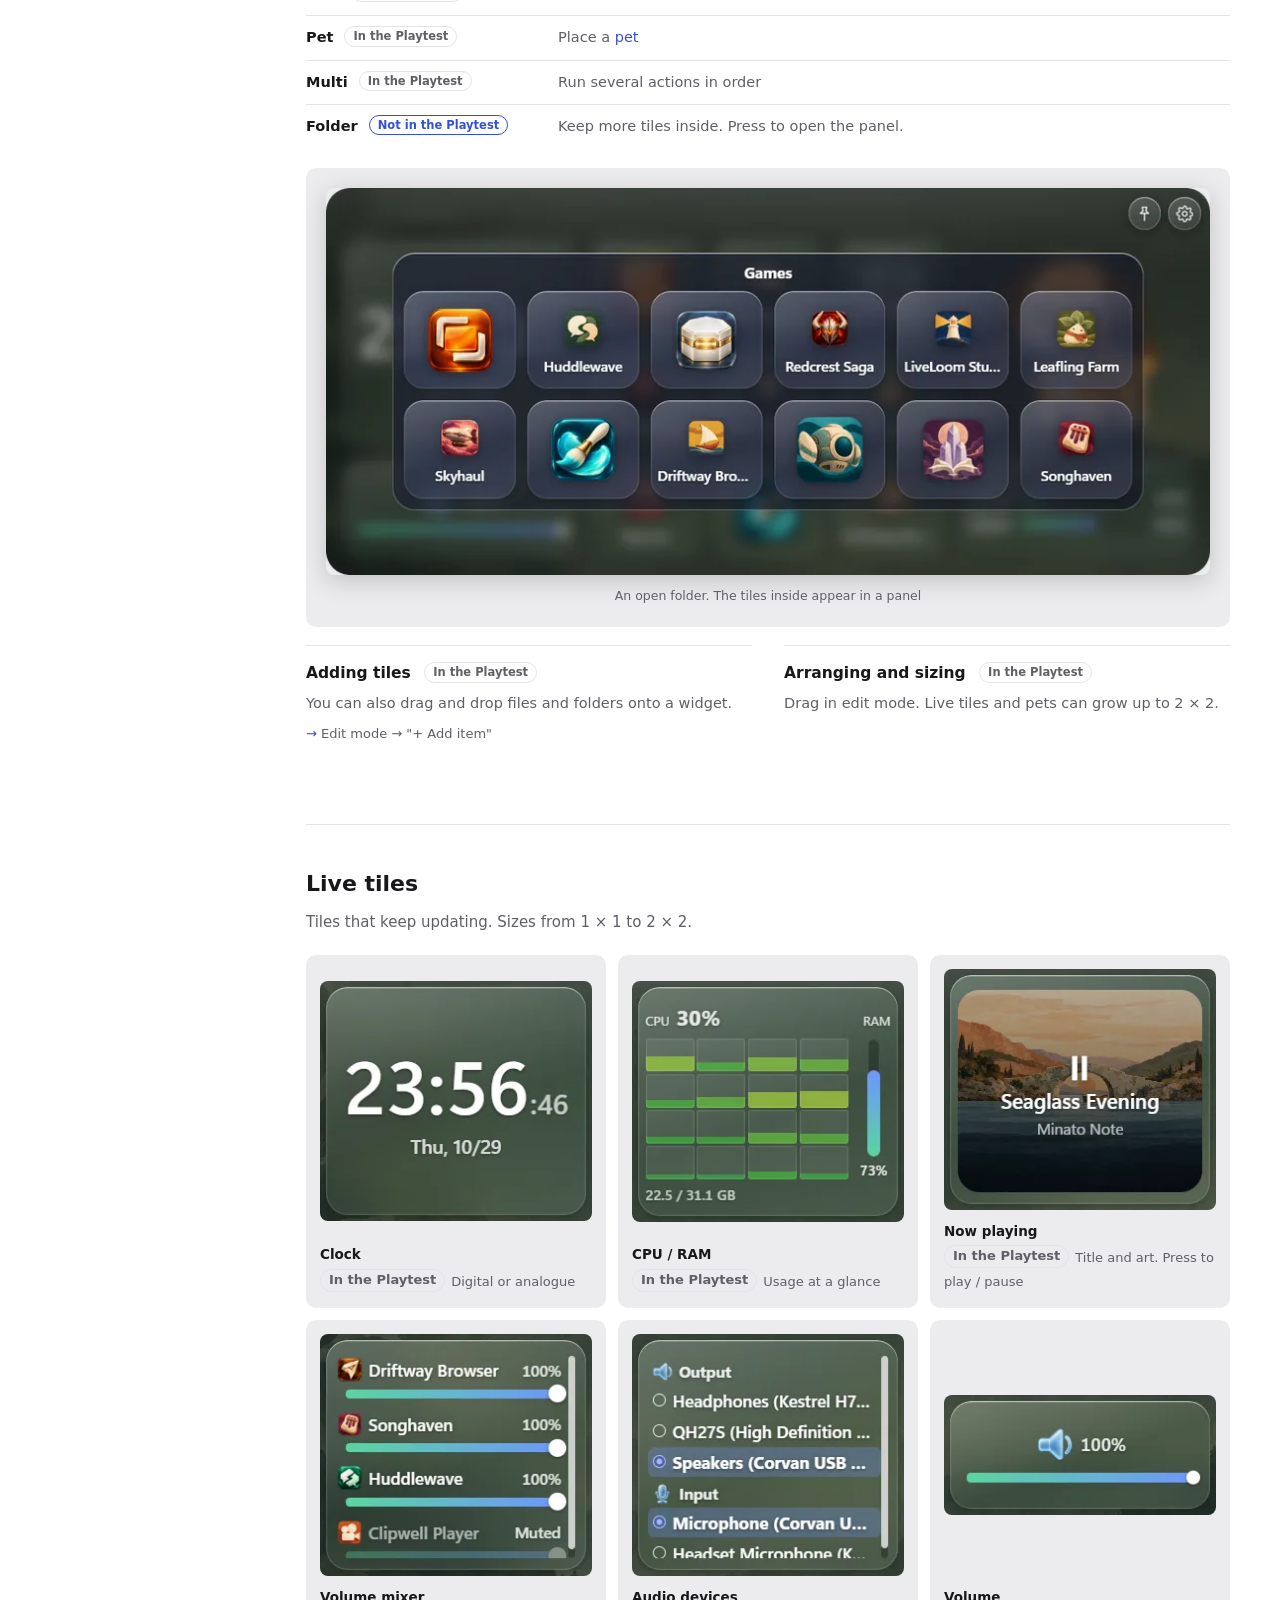
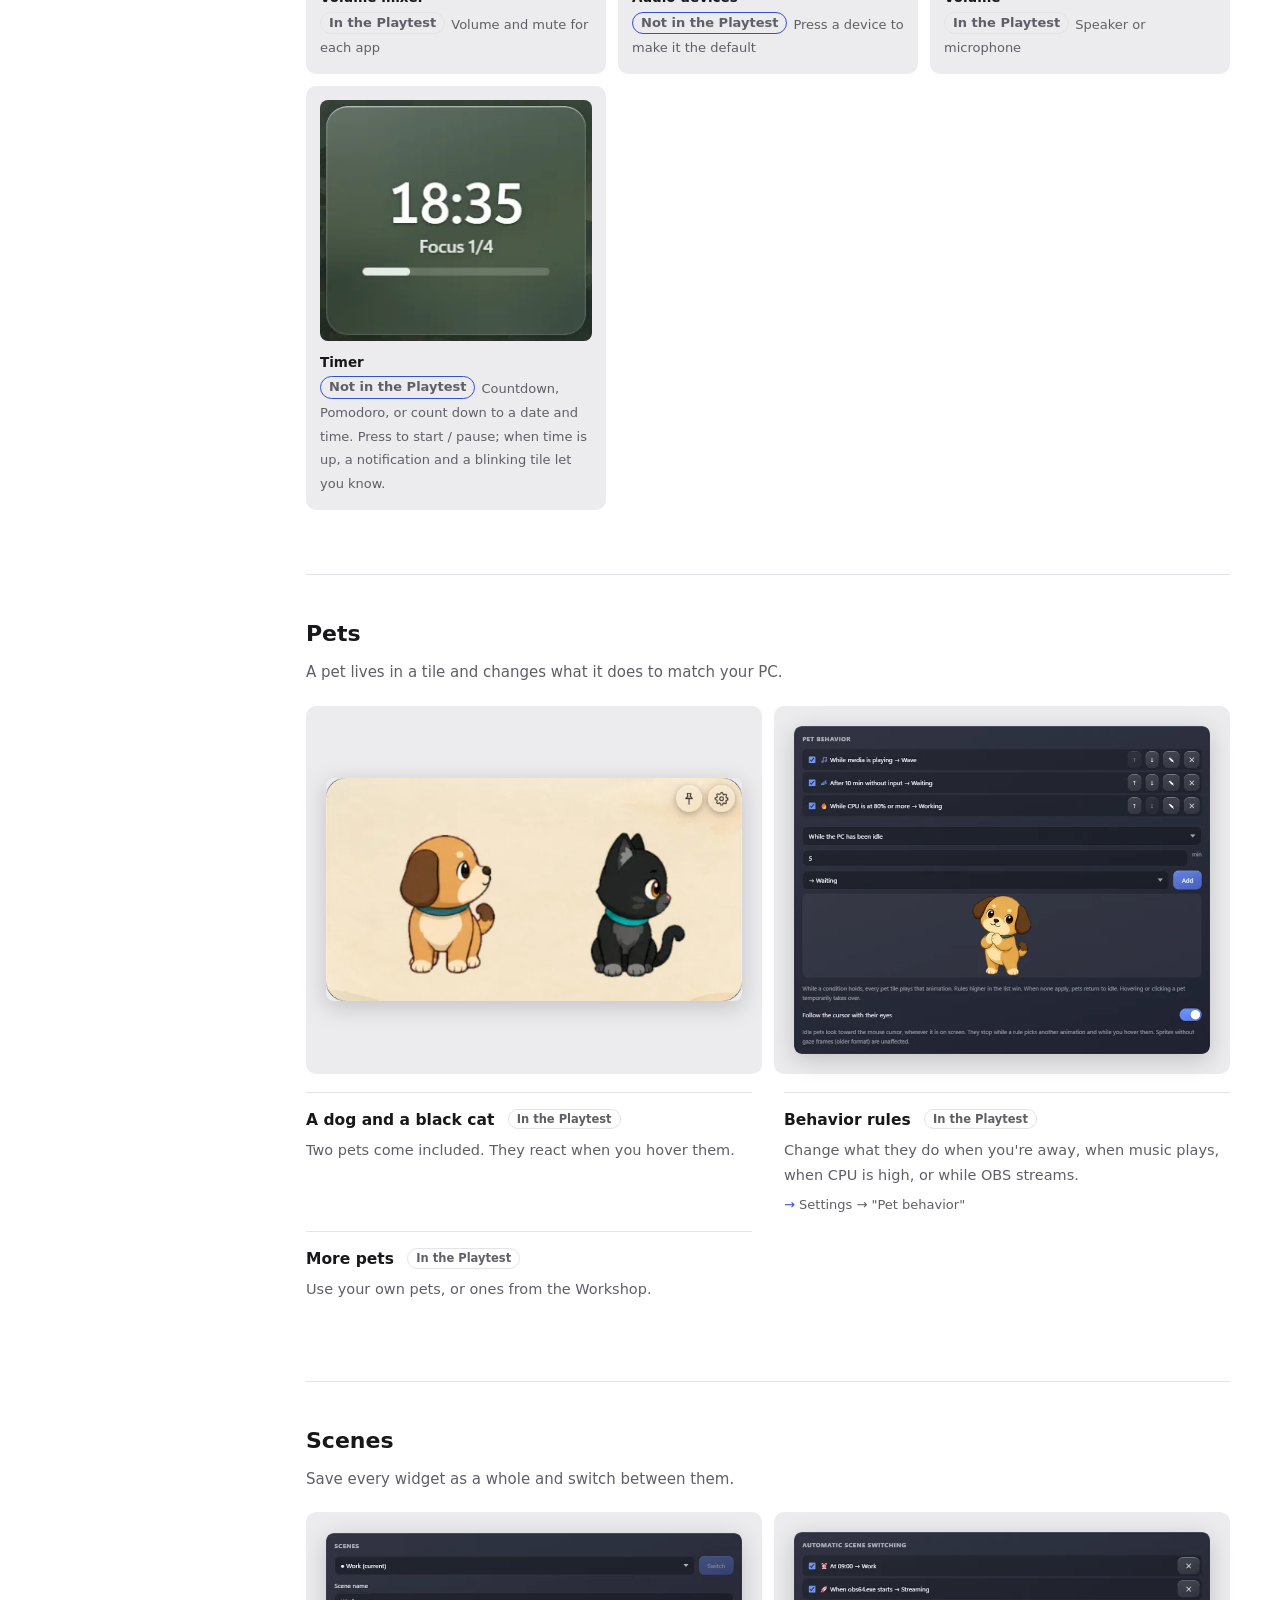
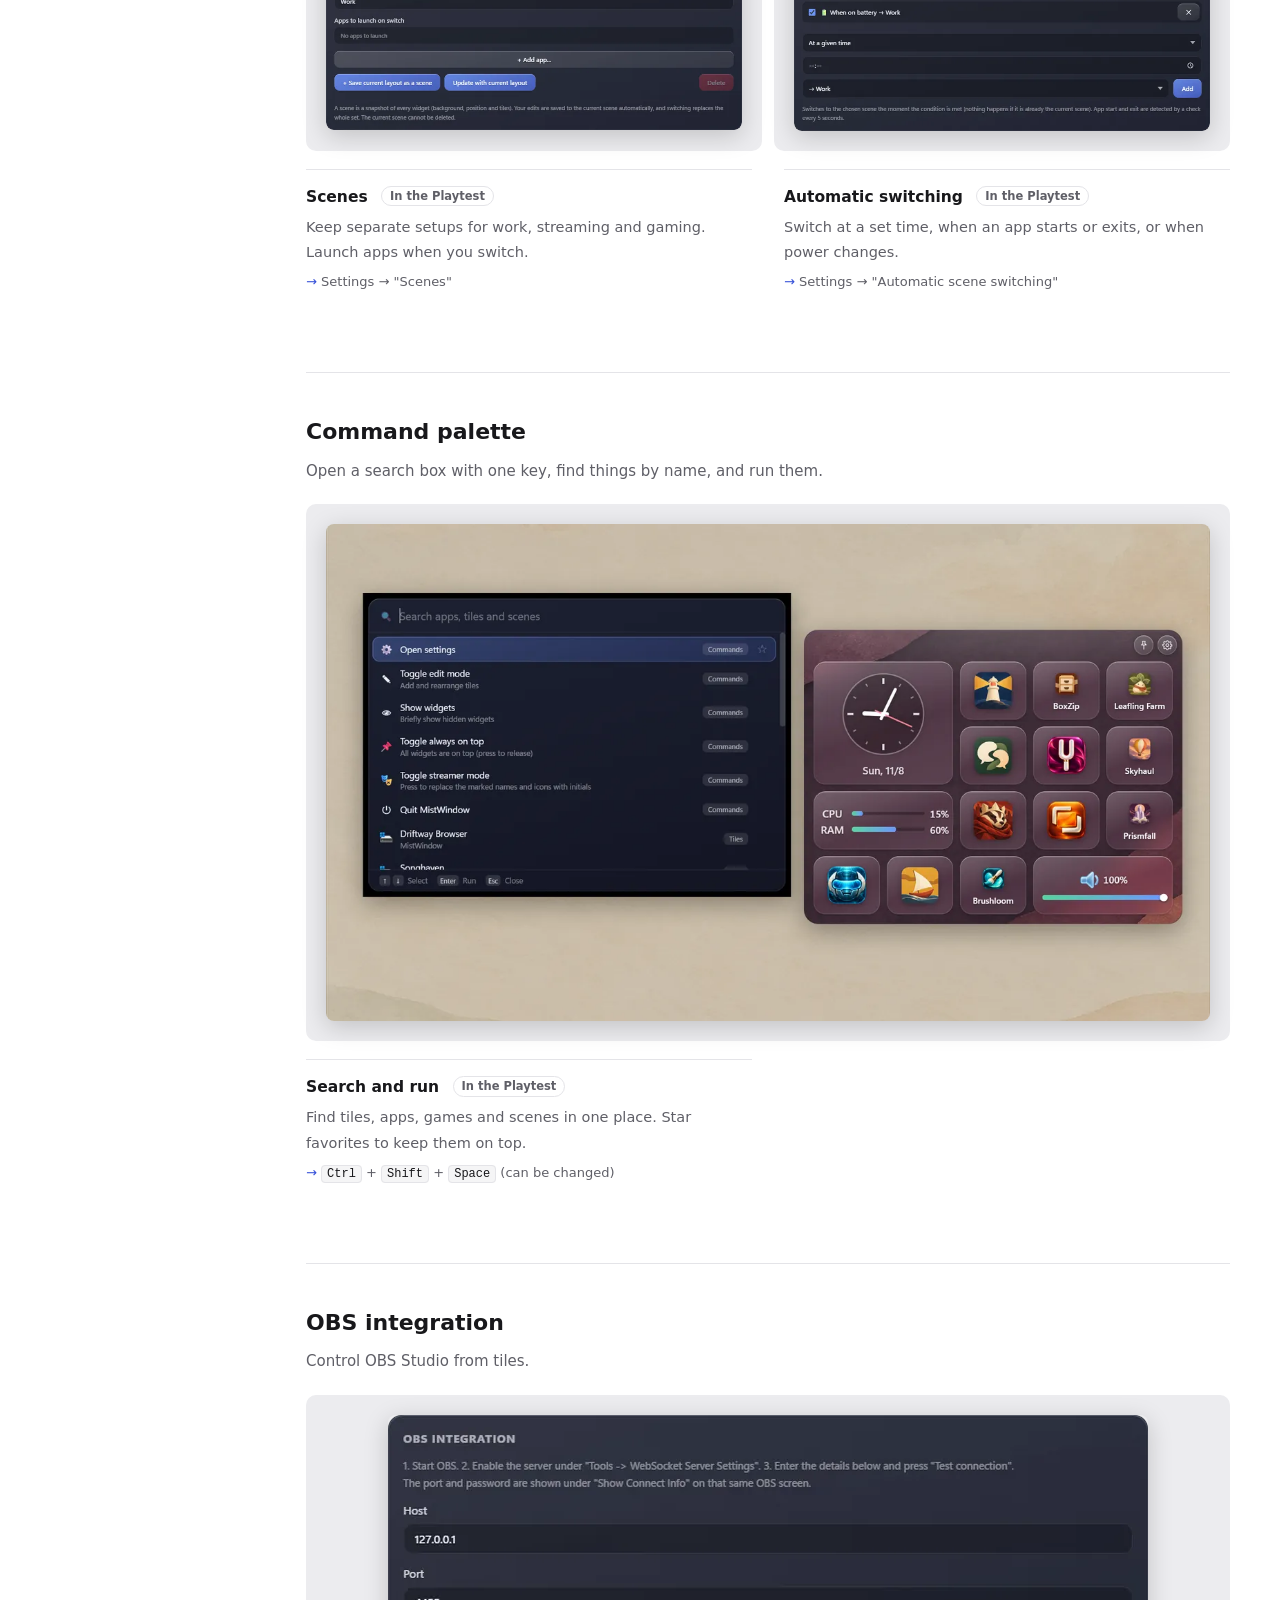
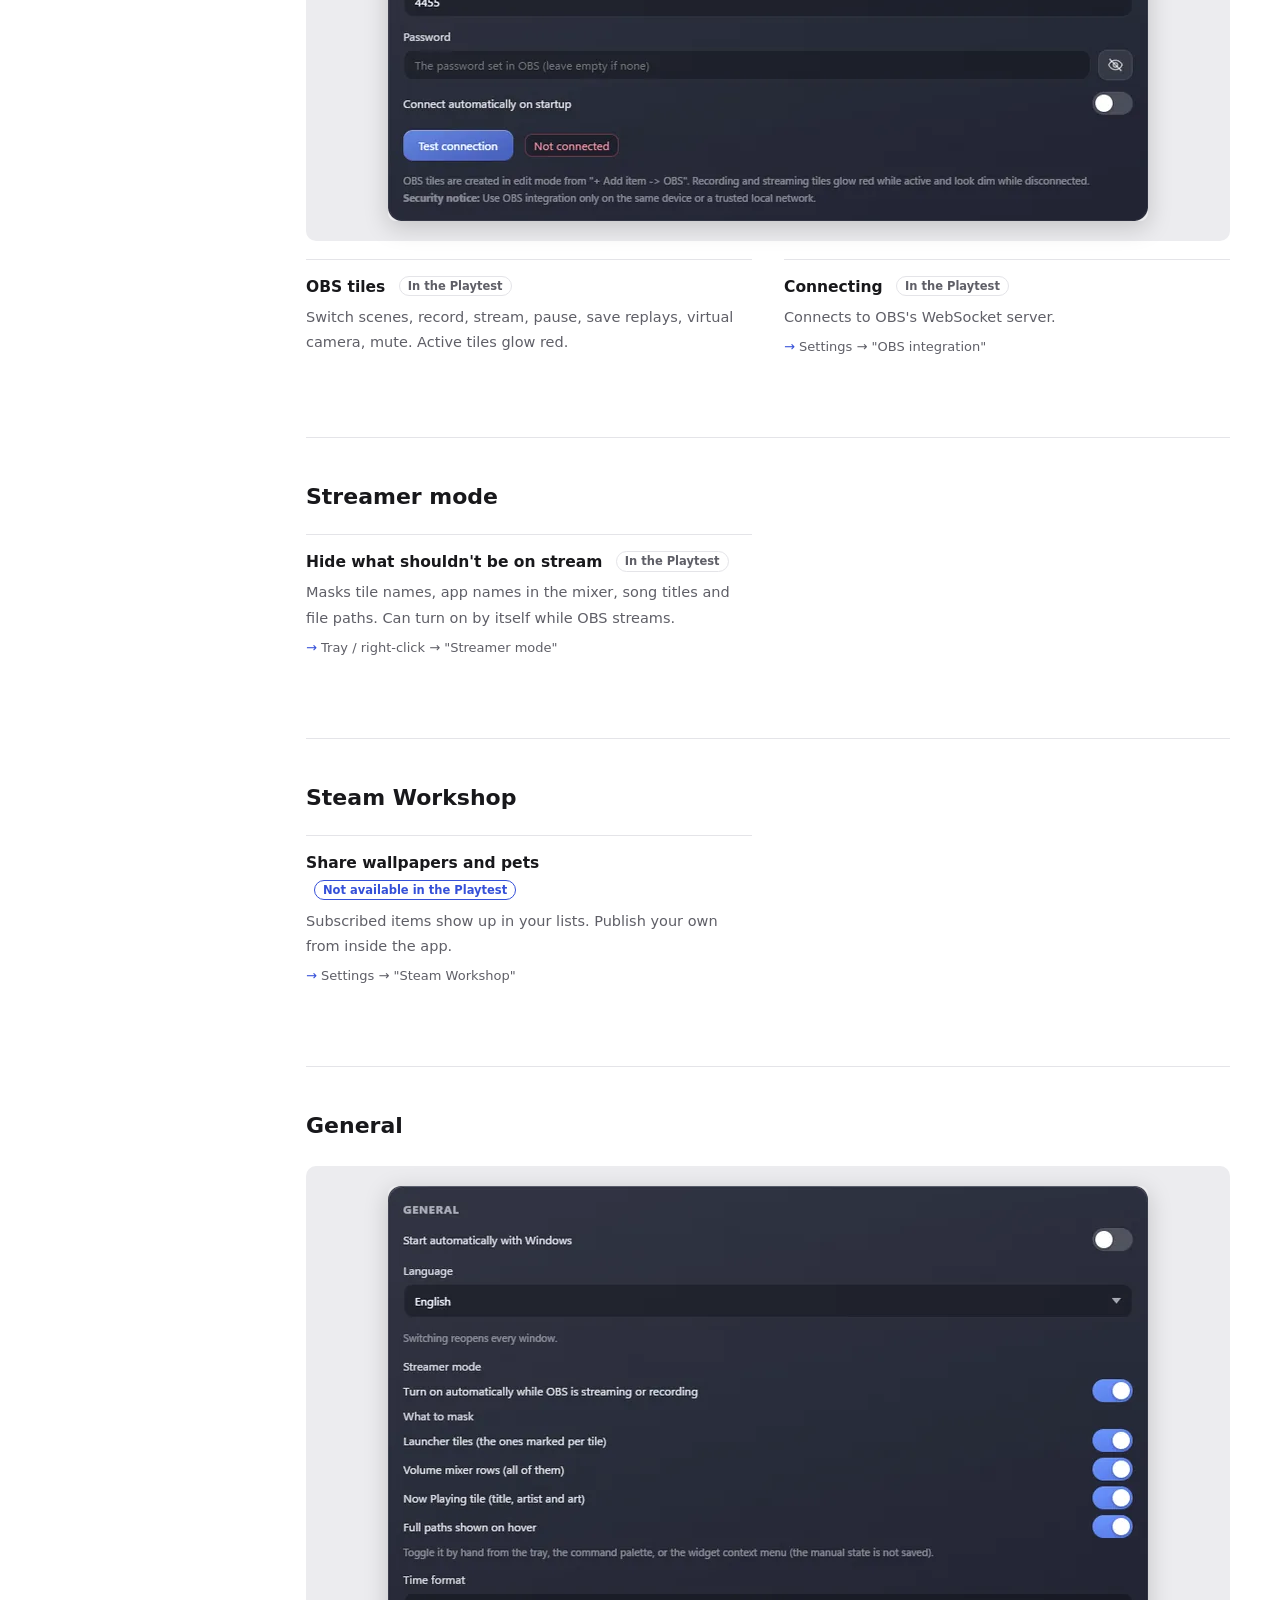
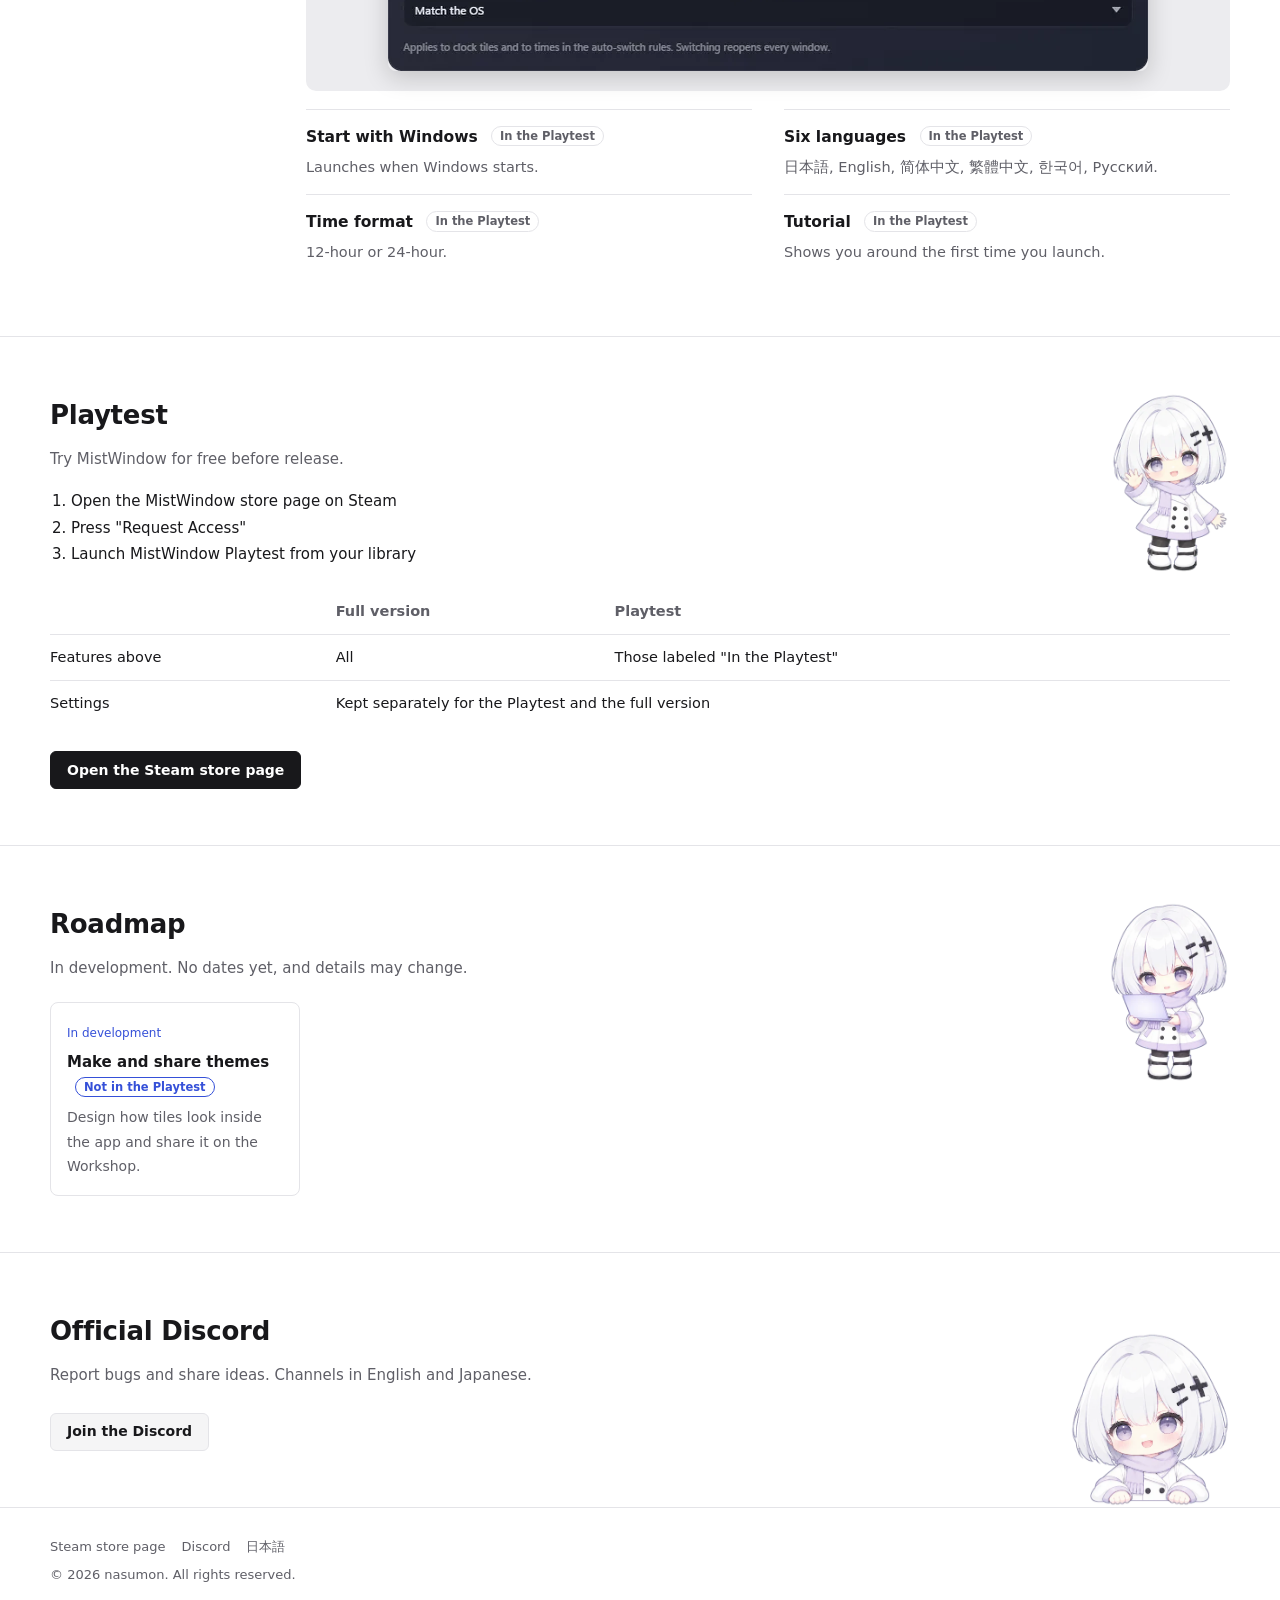
==== commit 781c6d6b: "Update site from MistWindow b50dcbe" ====
--- a/en/index.html
+++ b/en/index.html
@@ -14,7 +14,7 @@
 <meta name="twitter:card" content="summary_large_image">
 <link rel="alternate" hreflang="ja" href="../ja/">
 <link rel="icon" href="../assets/img/favicon.png">
-<link rel="stylesheet" href="../assets/site.css?v=4">
+<link rel="stylesheet" href="../assets/site.css?v=5">
 <script>
   // なすもんの衣装を見た月の季節に合わせる(?season=spring などで上書き。JS が無ければ基本服)
   (function () {
@@ -67,7 +67,7 @@
 <section class="section" id="features">
   <div class="wrap">
     <h2 class="section-title">Features</h2>
-    <p class="section-lead">"→" shows where to find each feature.</p>
+    <p class="section-lead">"→" shows where to find each feature. The label beside each feature shows whether it is in the current Playtest. App names, icons, song titles and device names in the screenshots are made up for the photos.</p>
 
     <div class="doc">
       <nav class="toc" aria-label="Feature contents">
@@ -95,23 +95,23 @@
 <section class="cat" id="widget">
   <h2 class="cat-title">Widgets</h2>
   <p class="cat-lead">A small window that sits on your desktop.</p>
-  <figure class="shot"><img src="../assets/img/shot-launcher-en-v2.webp" alt="A widget with clock, icon, volume, CPU and pet tiles" width="900" height="394" loading="lazy"></figure>
-  <div class="feats">
-    <article class="feat" id="f-widgets"><h3>As many as you like</h3><p>Each widget has its own background, tiles and display mode.</p><p class="where">Tray → "Add widget"</p></article>
-    <article class="feat" id="f-edit-mode"><h3>Edit mode</h3><p>Add and rearrange tiles; move and resize the widget.</p><p class="where">Right-click → "Edit mode"</p></article>
-    <article class="feat" id="f-always-on-top"><h3>Always on top</h3><p>Stays in front. Turn it off with the pin at the top right.</p></article>
-    <article class="feat" id="f-monitors"><h3>Multiple monitors</h3><p>Unplug a monitor and plug it back in; widgets return to their spot.</p></article>
+  <figure class="shot"><img src="../assets/img/shot-launcher-en-v5.webp" alt="A widget with clock, icon, volume, CPU and pet tiles" width="900" height="394" loading="lazy"></figure>
+  <div class="feats">
+    <article class="feat" id="f-widgets"><h3>As many as you like <span class="pt">In the Playtest</span></h3><p>Each widget has its own background, tiles and display mode.</p><p class="where">Tray → "Add widget"</p></article>
+    <article class="feat" id="f-edit-mode"><h3>Edit mode <span class="pt">In the Playtest</span></h3><p>Add and rearrange tiles; move and resize the widget.</p><p class="where">Right-click → "Edit mode"</p></article>
+    <article class="feat" id="f-always-on-top"><h3>Always on top <span class="pt">In the Playtest</span></h3><p>Stays in front. Turn it off with the pin at the top right.</p></article>
+    <article class="feat" id="f-monitors"><h3>Multiple monitors <span class="pt">In the Playtest</span></h3><p>Unplug a monitor and plug it back in; widgets return to their spot.</p></article>
   </div>
 </section>
 
 <section class="cat" id="display">
   <h2 class="cat-title">Display mode</h2>
   <p class="cat-lead">Choose when a widget is shown.</p>
-  <figure class="shot"><img src="../assets/img/shot-settings-display-en-v2.webp" alt="Display mode in Settings: Always visible, Only on hover, Hidden by default" width="760" height="290" loading="lazy"></figure>
-  <div class="feats">
-    <article class="feat" id="f-display-mode"><h3>Three modes</h3><p>Always visible / Only on hover / Hidden by default. Video stops while a widget is hidden.</p><p class="where">Settings → "Display mode"</p></article>
-    <article class="feat" id="f-widget-hotkey"><h3>Show/hide key</h3><p>Each press shows or hides the widget.</p></article>
-    <article class="feat" id="f-fade"><h3>Fade and opacity</h3><p>Set how fast it appears, and whether it stays faintly visible while hidden.</p></article>
+  <figure class="shot"><img src="../assets/img/shot-settings-display-en-v5.webp" alt="Display mode in Settings: Always visible, Only on hover, Hidden by default" width="760" height="290" loading="lazy"></figure>
+  <div class="feats">
+    <article class="feat" id="f-display-mode"><h3>Three modes <span class="pt">In the Playtest</span></h3><p>Always visible / Only on hover / Hidden by default. Video stops while a widget is hidden.</p><p class="where">Settings → "Display mode"</p></article>
+    <article class="feat" id="f-widget-hotkey"><h3>Show/hide key <span class="pt">In the Playtest</span></h3><p>Each press shows or hides the widget.</p></article>
+    <article class="feat" id="f-fade"><h3>Fade and opacity <span class="pt">In the Playtest</span></h3><p>Set how fast it appears, and whether it stays faintly visible while hidden.</p></article>
   </div>
 </section>
 
@@ -119,49 +119,54 @@
   <h2 class="cat-title">Look</h2>
   <p class="cat-lead">Change the frosted glass per widget. These are the four presets.</p>
   <div class="gallery gallery-looks">
-    <figure><img src="../assets/img/shot-look-standard-en-v2.webp" alt="" width="420" height="226" loading="lazy"><figcaption><b>Standard</b></figcaption></figure>
-    <figure><img src="../assets/img/shot-look-night-en-v2.webp" alt="" width="420" height="226" loading="lazy"><figcaption><b>Deep night</b></figcaption></figure>
-    <figure><img src="../assets/img/shot-look-mist-en-v2.webp" alt="" width="420" height="226" loading="lazy"><figcaption><b>Mist</b></figcaption></figure>
-    <figure><img src="../assets/img/shot-look-neon-en-v2.webp" alt="" width="420" height="226" loading="lazy"><figcaption><b>Neon</b></figcaption></figure>
-  </div>
-  <div class="feats">
-    <article class="feat" id="f-glass"><h3>Glass look</h3><p>Adjust blur, tint, corner radius, edge glow and accent color.</p><p class="where">Settings → "Display mode" → "Glass look"</p></article>
-    <article class="feat" id="f-look-presets"><h3>My presets</h3><p>Save a look you like under a name and use it on any widget.</p></article>
-    <article class="feat" id="f-icons"><h3>Tile icons</h3><p>Over 240 icons, emoji, or your own images.</p></article>
-    <article class="feat" id="f-tile-style"><h3>Tile colors</h3><p>Give any tile its own background color and opacity.</p></article>
+    <figure><img src="../assets/img/shot-look-standard-en-v5.webp" alt="" width="420" height="226" loading="lazy"><figcaption><b>Standard</b></figcaption></figure>
+    <figure><img src="../assets/img/shot-look-night-en-v5.webp" alt="" width="420" height="226" loading="lazy"><figcaption><b>Deep night</b></figcaption></figure>
+    <figure><img src="../assets/img/shot-look-mist-en-v5.webp" alt="" width="420" height="226" loading="lazy"><figcaption><b>Mist</b></figcaption></figure>
+    <figure><img src="../assets/img/shot-look-neon-en-v5.webp" alt="" width="420" height="226" loading="lazy"><figcaption><b>Neon</b></figcaption></figure>
+  </div>
+  <figure class="shot"><img src="../assets/img/shot-audio-wave-en-v5.webp" alt="A light blue waveform along the bottom edge of the widget, following the sound that's playing" width="900" height="394" loading="lazy"><figcaption>Audio wave. The bars along the bottom move with the sound that's playing</figcaption></figure>
+  <div class="feats">
+    <article class="feat" id="f-glass"><h3>Glass look <span class="pt pt-no">Not in the Playtest</span></h3><p>Adjust blur, tint, corner radius, edge glow and accent color.</p><p class="where">Settings → "Display mode" → "Glass look"</p></article>
+    <article class="feat" id="f-audio-wave"><h3>Audio wave <span class="pt pt-no">Not in the Playtest</span></h3><p>Draws a waveform along the widget's edge, following the sound that's playing. You can change its color, height and placement.</p><p class="where">Settings → "Display mode" → "Glass look"</p></article>
+    <article class="feat" id="f-look-presets"><h3>My presets <span class="pt pt-no">Not in the Playtest</span></h3><p>Save a look you like under a name and use it on any widget.</p></article>
+    <article class="feat" id="f-icons"><h3>Tile icons <span class="pt">In the Playtest</span></h3><p>Over 240 icons, emoji, or your own images.</p></article>
+    <article class="feat" id="f-tile-style"><h3>Tile colors <span class="pt">In the Playtest</span></h3><p>Give any tile its own background color and opacity.</p></article>
   </div>
 </section>
 
 <section class="cat" id="background">
   <h2 class="cat-title">Background</h2>
   <p class="cat-lead">Use a video or image as a widget's background.</p>
-  <figure class="shot"><img src="../assets/img/shot-settings-background-en-v2.webp" alt="Background in Settings, with wallpaper thumbnails" width="760" height="308" loading="lazy"></figure>
-  <div class="feats">
-    <article class="feat" id="f-wallpaper"><h3>Video and images</h3><p>Loops mp4, webm, mov and more. Images work too.</p><p class="where">Settings → "Background" → "+ Add wallpaper"</p></article>
-    <article class="feat" id="f-bg-adjust"><h3>Position and zoom</h3><p>Drag on the widget to move the picture, scroll to zoom.</p><p class="where">Right-click → "Adjust background position..."</p></article>
+  <figure class="shot"><img src="../assets/img/shot-settings-background-en-v5.webp" alt="Background in Settings, with wallpaper thumbnails and the wallpaper rotation settings" width="760" height="801" loading="lazy"></figure>
+  <div class="feats">
+    <article class="feat" id="f-wallpaper"><h3>Video and images <span class="pt">In the Playtest</span></h3><p>Loops mp4, webm, mov and more. Images work too.</p><p class="where">Settings → "Background" → "+ Add wallpaper"</p></article>
+    <article class="feat" id="f-bg-adjust"><h3>Position and zoom <span class="pt">In the Playtest</span></h3><p>Drag on the widget to move the picture, scroll to zoom.</p><p class="where">Right-click → "Adjust background position..."</p></article>
+    <article class="feat" id="f-wallpaper-rotation"><h3>Wallpaper rotation <span class="pt pt-no">Not in the Playtest</span></h3><p>Swap backgrounds by time of day, day of the week, or at a set interval, in order or shuffled.</p><p class="where">Settings → "Background" → "Wallpaper rotation"</p></article>
   </div>
 </section>
 
 <section class="cat" id="tiles">
   <h2 class="cat-title">Tiles</h2>
   <p class="cat-lead">Choose what a tile does from 12 kinds.</p>
-  <figure class="shot"><img src="../assets/img/shot-item-dialog-en-v2.webp" alt="The Add item screen" width="672" height="481" loading="lazy"></figure>
+  <figure class="shot"><img src="../assets/img/shot-item-dialog-en-v5.webp" alt="The Add item screen" width="672" height="481" loading="lazy"></figure>
   <table class="kinds">
-    <tr id="f-tile-app"><th>App / file</th><td>Open an app, game or folder. If it's already running, minimize / restore it</td></tr>
-    <tr id="f-tile-url"><th>URL</th><td>Open a website</td></tr>
-    <tr id="f-tile-action"><th>System action</th><td>Mute, volume, play and skip tracks</td></tr>
-    <tr id="f-tile-command"><th>Run command</th><td>Run a command</td></tr>
-    <tr id="f-tile-snippet"><th>Snippet</th><td>Paste or type text into the app you're using</td></tr>
-    <tr id="f-tile-hotkey"><th>Shortcut</th><td>Send a key combination</td></tr>
-    <tr id="f-tile-scene"><th>Switch scene</th><td>Switch to a <a href="#scenes">scene</a></td></tr>
-    <tr><th>OBS</th><td>Control <a href="#obs">OBS</a></td></tr>
-    <tr><th>Live</th><td>Place a <a href="#live">live tile</a></td></tr>
-    <tr><th>Pet</th><td>Place a <a href="#pet">pet</a></td></tr>
-    <tr id="f-tile-multi"><th>Multi</th><td>Run several actions in order</td></tr>
+    <tr id="f-tile-app"><th>App / file <span class="pt">In the Playtest</span></th><td>Open an app, game or folder. If it's already running, minimize / restore it</td></tr>
+    <tr id="f-tile-url"><th>URL <span class="pt">In the Playtest</span></th><td>Open a website</td></tr>
+    <tr id="f-tile-action"><th>System action <span class="pt">In the Playtest</span></th><td>Mute, volume, play and skip tracks</td></tr>
+    <tr id="f-tile-command"><th>Run command <span class="pt">In the Playtest</span></th><td>Run a command</td></tr>
+    <tr id="f-tile-snippet"><th>Snippet <span class="pt pt-no">Not in the Playtest</span></th><td>Paste or type text into the app you're using</td></tr>
+    <tr id="f-tile-hotkey"><th>Shortcut <span class="pt">In the Playtest</span></th><td>Send a key combination</td></tr>
+    <tr id="f-tile-scene"><th>Switch scene <span class="pt">In the Playtest</span></th><td>Switch to a <a href="#scenes">scene</a></td></tr>
+    <tr><th>OBS <span class="pt">In the Playtest</span></th><td>Control <a href="#obs">OBS</a></td></tr>
+    <tr><th>Live <span class="pt">In the Playtest</span></th><td>Place a <a href="#live">live tile</a></td></tr>
+    <tr><th>Pet <span class="pt">In the Playtest</span></th><td>Place a <a href="#pet">pet</a></td></tr>
+    <tr id="f-tile-multi"><th>Multi <span class="pt">In the Playtest</span></th><td>Run several actions in order</td></tr>
+    <tr id="f-tile-folder"><th>Folder <span class="pt pt-no">Not in the Playtest</span></th><td>Keep more tiles inside. Press to open the panel.</td></tr>
   </table>
-  <div class="feats">
-    <article class="feat" id="f-add-item"><h3>Adding tiles</h3><p>You can also drag and drop files and folders onto a widget.</p><p class="where">Edit mode → "+ Add item"</p></article>
-    <article class="feat" id="f-tile-layout"><h3>Arranging and sizing</h3><p>Drag in edit mode. Live tiles and pets can grow up to 2 × 2.</p></article>
+  <figure class="shot"><img src="../assets/img/shot-folder-en-v5.webp" alt="A folder tile opened, showing a panel with 12 tiles inside" width="900" height="394" loading="lazy"><figcaption>An open folder. The tiles inside appear in a panel</figcaption></figure>
+  <div class="feats">
+    <article class="feat" id="f-add-item"><h3>Adding tiles <span class="pt">In the Playtest</span></h3><p>You can also drag and drop files and folders onto a widget.</p><p class="where">Edit mode → "+ Add item"</p></article>
+    <article class="feat" id="f-tile-layout"><h3>Arranging and sizing <span class="pt">In the Playtest</span></h3><p>Drag in edit mode. Live tiles and pets can grow up to 2 × 2.</p></article>
   </div>
 </section>
 
@@ -169,27 +174,27 @@
   <h2 class="cat-title">Live tiles</h2>
   <p class="cat-lead">Tiles that keep updating. Sizes from 1 × 1 to 2 × 2.</p>
   <div class="gallery">
-    <figure><img src="../assets/img/shot-live-clock-en-v2.webp" alt="" width="275" height="243" loading="lazy"><figcaption><b>Clock</b><span>Digital or analogue</span></figcaption></figure>
-    <figure><img src="../assets/img/shot-live-sysmon-en-v2.webp" alt="" width="274" height="243" loading="lazy"><figcaption><b>CPU / RAM</b><span>Usage at a glance</span></figcaption></figure>
-    <figure><img src="../assets/img/shot-live-nowplaying-en-v2.webp" alt="" width="275" height="243" loading="lazy"><figcaption><b>Now playing</b><span>Title and art. Press to play / pause</span></figcaption></figure>
-    <figure><img src="../assets/img/shot-live-mixer-en-v2.webp" alt="" width="275" height="244" loading="lazy"><figcaption><b>Volume mixer</b><span>Volume and mute for each app</span></figcaption></figure>
-    <figure><img src="../assets/img/shot-live-devices-en-v2.webp" alt="" width="274" height="244" loading="lazy"><figcaption><b>Audio devices</b><span>Press a device to make it the default</span></figcaption></figure>
-    <figure><img src="../assets/img/shot-live-volume-en-v2.webp" alt="" width="275" height="122" loading="lazy"><figcaption><b>Volume</b><span>Speaker or microphone</span></figcaption></figure>
-  </div>
-  <p class="note">App, song and device names in these screenshots are made up for the photos.</p>
+    <figure><img src="../assets/img/shot-live-clock-en-v2.webp" alt="" width="275" height="243" loading="lazy"><figcaption><b>Clock</b><span class="pt">In the Playtest</span><span>Digital or analogue</span></figcaption></figure>
+    <figure><img src="../assets/img/shot-live-sysmon-en-v2.webp" alt="" width="274" height="243" loading="lazy"><figcaption><b>CPU / RAM</b><span class="pt">In the Playtest</span><span>Usage at a glance</span></figcaption></figure>
+    <figure><img src="../assets/img/shot-live-nowplaying-en-v2.webp" alt="" width="275" height="243" loading="lazy"><figcaption><b>Now playing</b><span class="pt">In the Playtest</span><span>Title and art. Press to play / pause</span></figcaption></figure>
+    <figure><img src="../assets/img/shot-live-mixer-en-v2.webp" alt="" width="275" height="244" loading="lazy"><figcaption><b>Volume mixer</b><span class="pt">In the Playtest</span><span>Volume and mute for each app</span></figcaption></figure>
+    <figure><img src="../assets/img/shot-live-devices-en-v2.webp" alt="" width="274" height="244" loading="lazy"><figcaption><b>Audio devices</b><span class="pt pt-no">Not in the Playtest</span><span>Press a device to make it the default</span></figcaption></figure>
+    <figure><img src="../assets/img/shot-live-volume-en-v2.webp" alt="" width="275" height="122" loading="lazy"><figcaption><b>Volume</b><span class="pt">In the Playtest</span><span>Speaker or microphone</span></figcaption></figure>
+    <figure><img src="../assets/img/shot-live-timer-en-v3.webp" alt="" width="275" height="243" loading="lazy"><figcaption><b>Timer</b><span class="pt pt-no">Not in the Playtest</span><span>Countdown, Pomodoro, or count down to a date and time. Press to start / pause; when time is up, a notification and a blinking tile let you know.</span></figcaption></figure>
+  </div>
 </section>
 
 <section class="cat" id="pet">
   <h2 class="cat-title">Pets</h2>
   <p class="cat-lead">A pet lives in a tile and changes what it does to match your PC.</p>
   <div class="shots-2">
-    <figure class="shot"><img src="../assets/img/shot-pet-en-v2.webp" alt="A dog and a black cat" width="560" height="301" loading="lazy"></figure>
-    <figure class="shot"><img src="../assets/img/shot-settings-pet-rules-en-v2.webp" alt="Pet behavior in Settings, with rules for conditions and animations" width="760" height="599" loading="lazy"></figure>
-  </div>
-  <div class="feats">
-    <article class="feat" id="f-pet-tile"><h3>A dog and a black cat</h3><p>Two pets come included. They react when you hover them.</p></article>
-    <article class="feat" id="f-pet-rules"><h3>Behavior rules</h3><p>Change what they do when you're away, when music plays, when CPU is high, or while OBS streams.</p><p class="where">Settings → "Pet behavior"</p></article>
-    <article class="feat" id="f-pet-library"><h3>More pets</h3><p>Use your own pets, or ones from the Workshop.</p></article>
+    <figure class="shot"><img src="../assets/img/shot-pet-en-v5.webp" alt="A dog and a black cat" width="560" height="301" loading="lazy"></figure>
+    <figure class="shot"><img src="../assets/img/shot-settings-pet-rules-en-v5.webp" alt="Pet behavior in Settings, with rules for conditions and animations" width="760" height="599" loading="lazy"></figure>
+  </div>
+  <div class="feats">
+    <article class="feat" id="f-pet-tile"><h3>A dog and a black cat <span class="pt">In the Playtest</span></h3><p>Two pets come included. They react when you hover them.</p></article>
+    <article class="feat" id="f-pet-rules"><h3>Behavior rules <span class="pt">In the Playtest</span></h3><p>Change what they do when you're away, when music plays, when CPU is high, or while OBS streams.</p><p class="where">Settings → "Pet behavior"</p></article>
+    <article class="feat" id="f-pet-library"><h3>More pets <span class="pt">In the Playtest</span></h3><p>Use your own pets, or ones from the Workshop.</p></article>
   </div>
 </section>
 
@@ -197,56 +202,56 @@
   <h2 class="cat-title">Scenes</h2>
   <p class="cat-lead">Save every widget as a whole and switch between them.</p>
   <div class="shots-2">
-    <figure class="shot"><img src="../assets/img/shot-settings-scene-en-v2.webp" alt="Scenes in Settings" width="760" height="360" loading="lazy"></figure>
-    <figure class="shot"><img src="../assets/img/shot-settings-auto-switch-en-v2.webp" alt="Automatic scene switching in Settings" width="760" height="362" loading="lazy"></figure>
-  </div>
-  <div class="feats">
-    <article class="feat" id="f-scenes"><h3>Scenes</h3><p>Keep separate setups for work, streaming and gaming. Launch apps when you switch.</p><p class="where">Settings → "Scenes"</p></article>
-    <article class="feat" id="f-auto-switch"><h3>Automatic switching</h3><p>Switch at a set time, when an app starts or exits, or when power changes.</p><p class="where">Settings → "Automatic scene switching"</p></article>
+    <figure class="shot"><img src="../assets/img/shot-settings-scene-en-v5.webp" alt="Scenes in Settings" width="760" height="360" loading="lazy"></figure>
+    <figure class="shot"><img src="../assets/img/shot-settings-auto-switch-en-v5.webp" alt="Automatic scene switching in Settings" width="760" height="362" loading="lazy"></figure>
+  </div>
+  <div class="feats">
+    <article class="feat" id="f-scenes"><h3>Scenes <span class="pt">In the Playtest</span></h3><p>Keep separate setups for work, streaming and gaming. Launch apps when you switch.</p><p class="where">Settings → "Scenes"</p></article>
+    <article class="feat" id="f-auto-switch"><h3>Automatic switching <span class="pt">In the Playtest</span></h3><p>Switch at a set time, when an app starts or exits, or when power changes.</p><p class="where">Settings → "Automatic scene switching"</p></article>
   </div>
 </section>
 
 <section class="cat" id="palette">
   <h2 class="cat-title">Command palette</h2>
   <p class="cat-lead">Open a search box with one key, find things by name, and run them.</p>
-  <figure class="shot"><img src="../assets/img/palette-en-v1.webp" alt="The command palette, listing apps, tiles and scenes under a search box" width="1280" height="720" loading="lazy"></figure>
-  <div class="feats">
-    <article class="feat" id="f-palette"><h3>Search and run</h3><p>Find tiles, apps, games and scenes in one place. Star favorites to keep them on top.</p><p class="where"><kbd>Ctrl</kbd> + <kbd>Shift</kbd> + <kbd>Space</kbd> (can be changed)</p></article>
+  <figure class="shot"><img src="../assets/img/palette-en-v3.webp" alt="The command palette, listing apps, tiles and scenes under a search box" width="1280" height="720" loading="lazy"></figure>
+  <div class="feats">
+    <article class="feat" id="f-palette"><h3>Search and run <span class="pt">In the Playtest</span></h3><p>Find tiles, apps, games and scenes in one place. Star favorites to keep them on top.</p><p class="where"><kbd>Ctrl</kbd> + <kbd>Shift</kbd> + <kbd>Space</kbd> (can be changed)</p></article>
   </div>
 </section>
 
 <section class="cat" id="obs">
   <h2 class="cat-title">OBS integration</h2>
   <p class="cat-lead">Control OBS Studio from tiles.</p>
-  <figure class="shot"><img src="../assets/img/shot-settings-obs-en-v2.webp" alt="OBS integration in Settings" width="760" height="406" loading="lazy"></figure>
-  <div class="feats">
-    <article class="feat" id="f-obs-tiles"><h3>OBS tiles</h3><p>Switch scenes, record, stream, pause, save replays, virtual camera, mute. Active tiles glow red.</p></article>
-    <article class="feat" id="f-obs-connect"><h3>Connecting</h3><p>Connects to OBS's WebSocket server.</p><p class="where">Settings → "OBS integration"</p></article>
+  <figure class="shot"><img src="../assets/img/shot-settings-obs-en-v5.webp" alt="OBS integration in Settings" width="760" height="406" loading="lazy"></figure>
+  <div class="feats">
+    <article class="feat" id="f-obs-tiles"><h3>OBS tiles <span class="pt">In the Playtest</span></h3><p>Switch scenes, record, stream, pause, save replays, virtual camera, mute. Active tiles glow red.</p></article>
+    <article class="feat" id="f-obs-connect"><h3>Connecting <span class="pt">In the Playtest</span></h3><p>Connects to OBS's WebSocket server.</p><p class="where">Settings → "OBS integration"</p></article>
   </div>
 </section>
 
 <section class="cat" id="streamer">
   <h2 class="cat-title">Streamer mode</h2>
   <div class="feats">
-    <article class="feat" id="f-streamer"><h3>Hide what shouldn't be on stream</h3><p>Masks tile names, app names in the mixer, song titles and file paths. Can turn on by itself while OBS streams.</p><p class="where">Tray / right-click → "Streamer mode"</p></article>
+    <article class="feat" id="f-streamer"><h3>Hide what shouldn't be on stream <span class="pt">In the Playtest</span></h3><p>Masks tile names, app names in the mixer, song titles and file paths. Can turn on by itself while OBS streams.</p><p class="where">Tray / right-click → "Streamer mode"</p></article>
   </div>
 </section>
 
 <section class="cat" id="workshop">
   <h2 class="cat-title">Steam Workshop</h2>
   <div class="feats">
-    <article class="feat" id="f-ws"><h3>Share wallpapers and pets</h3><p>Subscribed items show up in your lists. Publish your own from inside the app.</p><p class="where">Settings → "Steam Workshop"</p></article>
+    <article class="feat" id="f-ws"><h3>Share wallpapers and pets <span class="pt pt-no">Not available in the Playtest</span></h3><p>Subscribed items show up in your lists. Publish your own from inside the app.</p><p class="where">Settings → "Steam Workshop"</p></article>
   </div>
 </section>
 
 <section class="cat" id="general">
   <h2 class="cat-title">General</h2>
-  <figure class="shot"><img src="../assets/img/shot-settings-general-en-v2.webp" alt="General in Settings" width="760" height="485" loading="lazy"></figure>
-  <div class="feats">
-    <article class="feat" id="f-startup"><h3>Start with Windows</h3><p>Launches when Windows starts.</p></article>
-    <article class="feat" id="f-language"><h3>Six languages</h3><p>日本語, English, 简体中文, 繁體中文, 한국어, Русский.</p></article>
-    <article class="feat" id="f-clock-format"><h3>Time format</h3><p>12-hour or 24-hour.</p></article>
-    <article class="feat" id="f-tutorial"><h3>Tutorial</h3><p>Shows you around the first time you launch.</p></article>
+  <figure class="shot"><img src="../assets/img/shot-settings-general-en-v5.webp" alt="General in Settings" width="760" height="485" loading="lazy"></figure>
+  <div class="feats">
+    <article class="feat" id="f-startup"><h3>Start with Windows <span class="pt">In the Playtest</span></h3><p>Launches when Windows starts.</p></article>
+    <article class="feat" id="f-language"><h3>Six languages <span class="pt">In the Playtest</span></h3><p>日本語, English, 简体中文, 繁體中文, 한국어, Русский.</p></article>
+    <article class="feat" id="f-clock-format"><h3>Time format <span class="pt">In the Playtest</span></h3><p>12-hour or 24-hour.</p></article>
+    <article class="feat" id="f-tutorial"><h3>Tutorial <span class="pt">In the Playtest</span></h3><p>Shows you around the first time you launch.</p></article>
   </div>
 </section>
 
@@ -268,7 +273,7 @@
     <table class="compare">
       <thead><tr><th></th><th>Full version</th><th>Playtest</th></tr></thead>
       <tbody>
-        <tr><td>Features above</td><td>All</td><td>All except the Workshop</td></tr>
+        <tr><td>Features above</td><td>All</td><td>Those labeled "In the Playtest"</td></tr>
         <tr><td>Settings</td><td colspan="2">Kept separately for the Playtest and the full version</td></tr>
       </tbody>
     </table>
@@ -282,10 +287,7 @@
     <h2 class="section-title">Roadmap</h2>
     <p class="section-lead">In development. No dates yet, and details may change.</p>
     <div class="cards">
-      <article class="card"><span class="tag">In development</span><h3>Make and share themes</h3><p>Design how tiles look inside the app and share it on the Workshop.</p></article>
-      <article class="card"><span class="tag">In development</span><h3>Folder tiles</h3><p>A tile that opens more tiles.</p></article>
-      <article class="card"><span class="tag">In development</span><h3>Timer / Pomodoro</h3><p>Countdowns on a tile.</p></article>
-      <article class="card"><span class="tag">In development</span><h3>Wallpaper rotation</h3><p>Swap backgrounds by time of day or interval.</p></article>
+      <article class="card"><span class="tag">In development</span><h3>Make and share themes <span class="pt pt-no">Not in the Playtest</span></h3><p>Design how tiles look inside the app and share it on the Workshop.</p></article>
     </div>
   </div>
 </section>
--- a/assets/site.css
+++ b/assets/site.css
@@ -141,6 +141,12 @@
 .card h3 { font-size: 15px; margin-top: 4px; }
 .card p { color: var(--text-2); font-size: 14px; margin-top: 4px; }
 .tag { font-size: 12px; color: var(--accent); }
+
+/* Playtest 収録ラベル(収録 / 未収録の 2 分類を各機能の横に小さく出す) */
+.pt { display: inline-block; font-size: 11.5px; font-weight: 600; line-height: 1.6; color: var(--text-2); border: 1px solid var(--line); border-radius: 999px; padding: 0 8px; margin-left: 8px; white-space: nowrap; vertical-align: 2px; }
+.pt-no { color: var(--accent); border-color: var(--accent); }
+.gallery figcaption .pt { margin: 2px 6px 2px 0; }
+.kinds th .pt { margin-left: 6px; }
 
 /* ---- なすもん(案内役) ----
    飾りなので <img> ではなく背景にする。衣装は <html data-season>(HTML の <head> で月から決める)で切り替え、
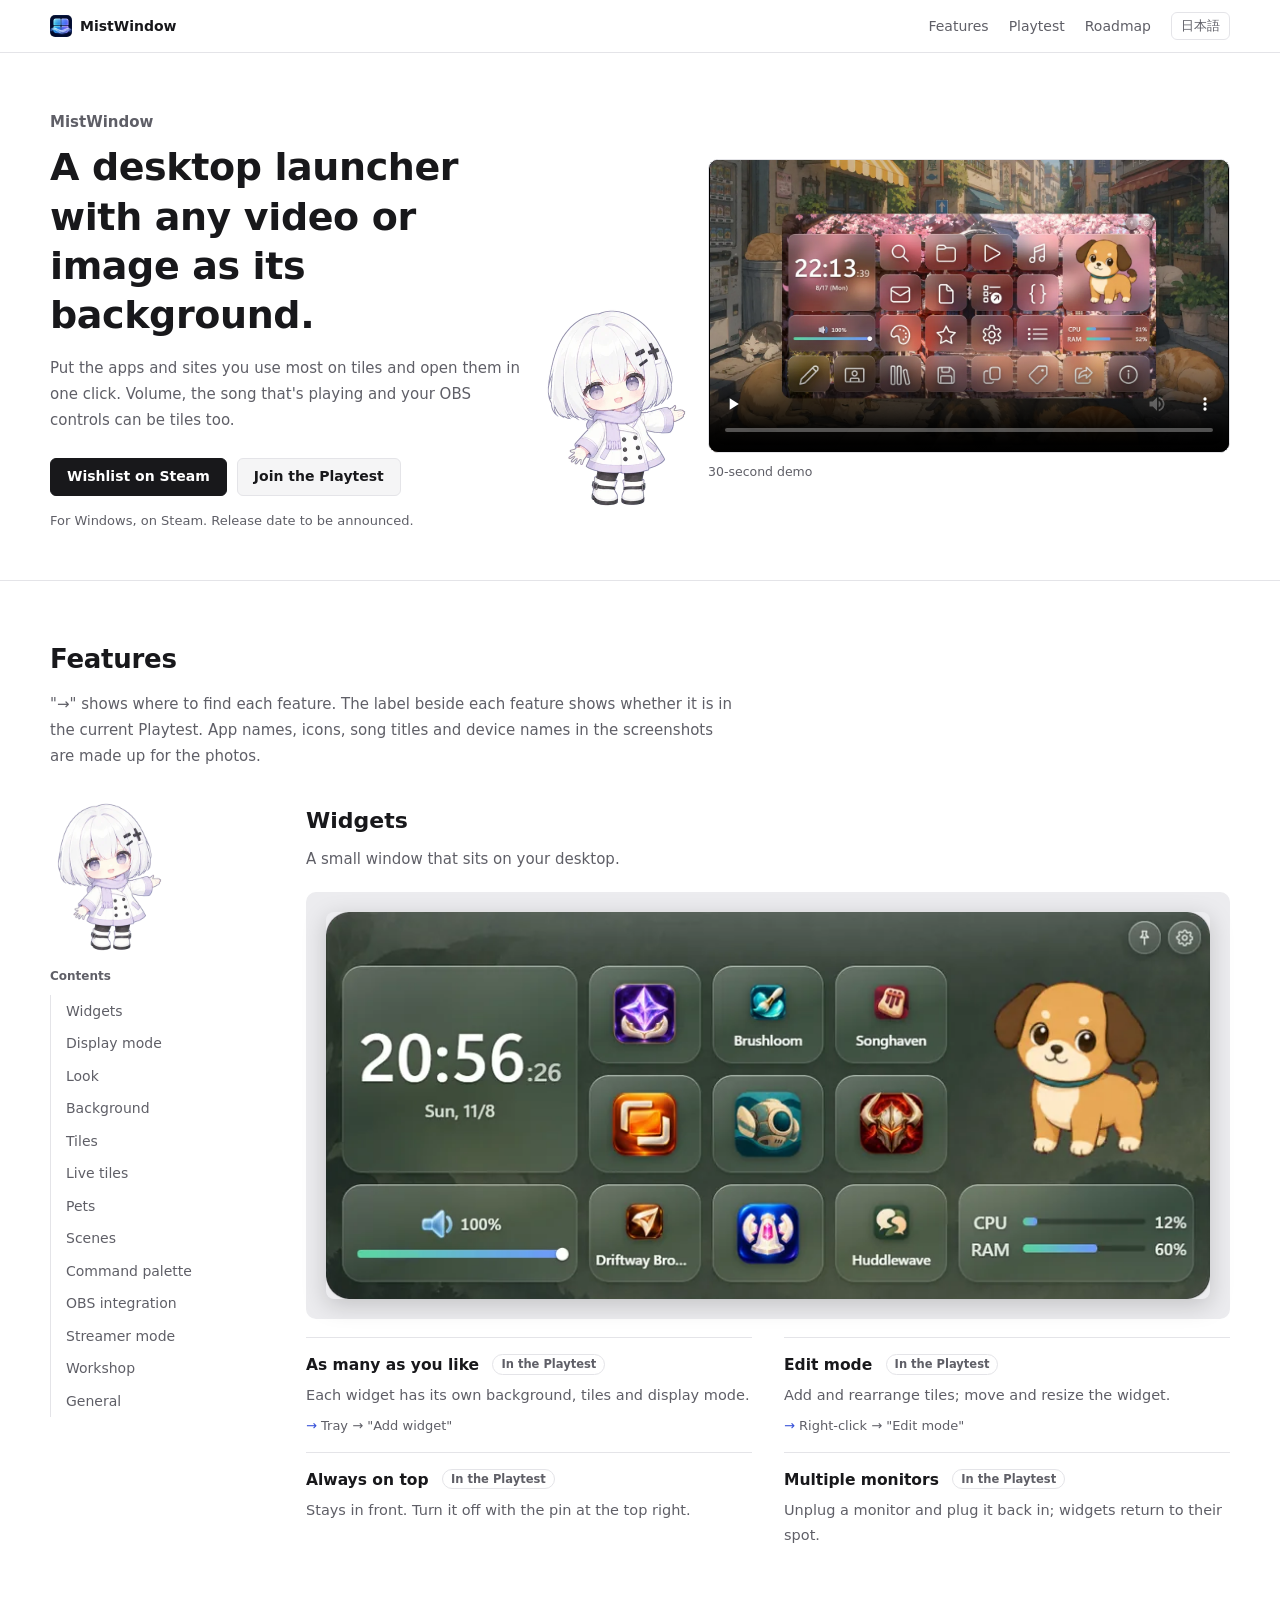
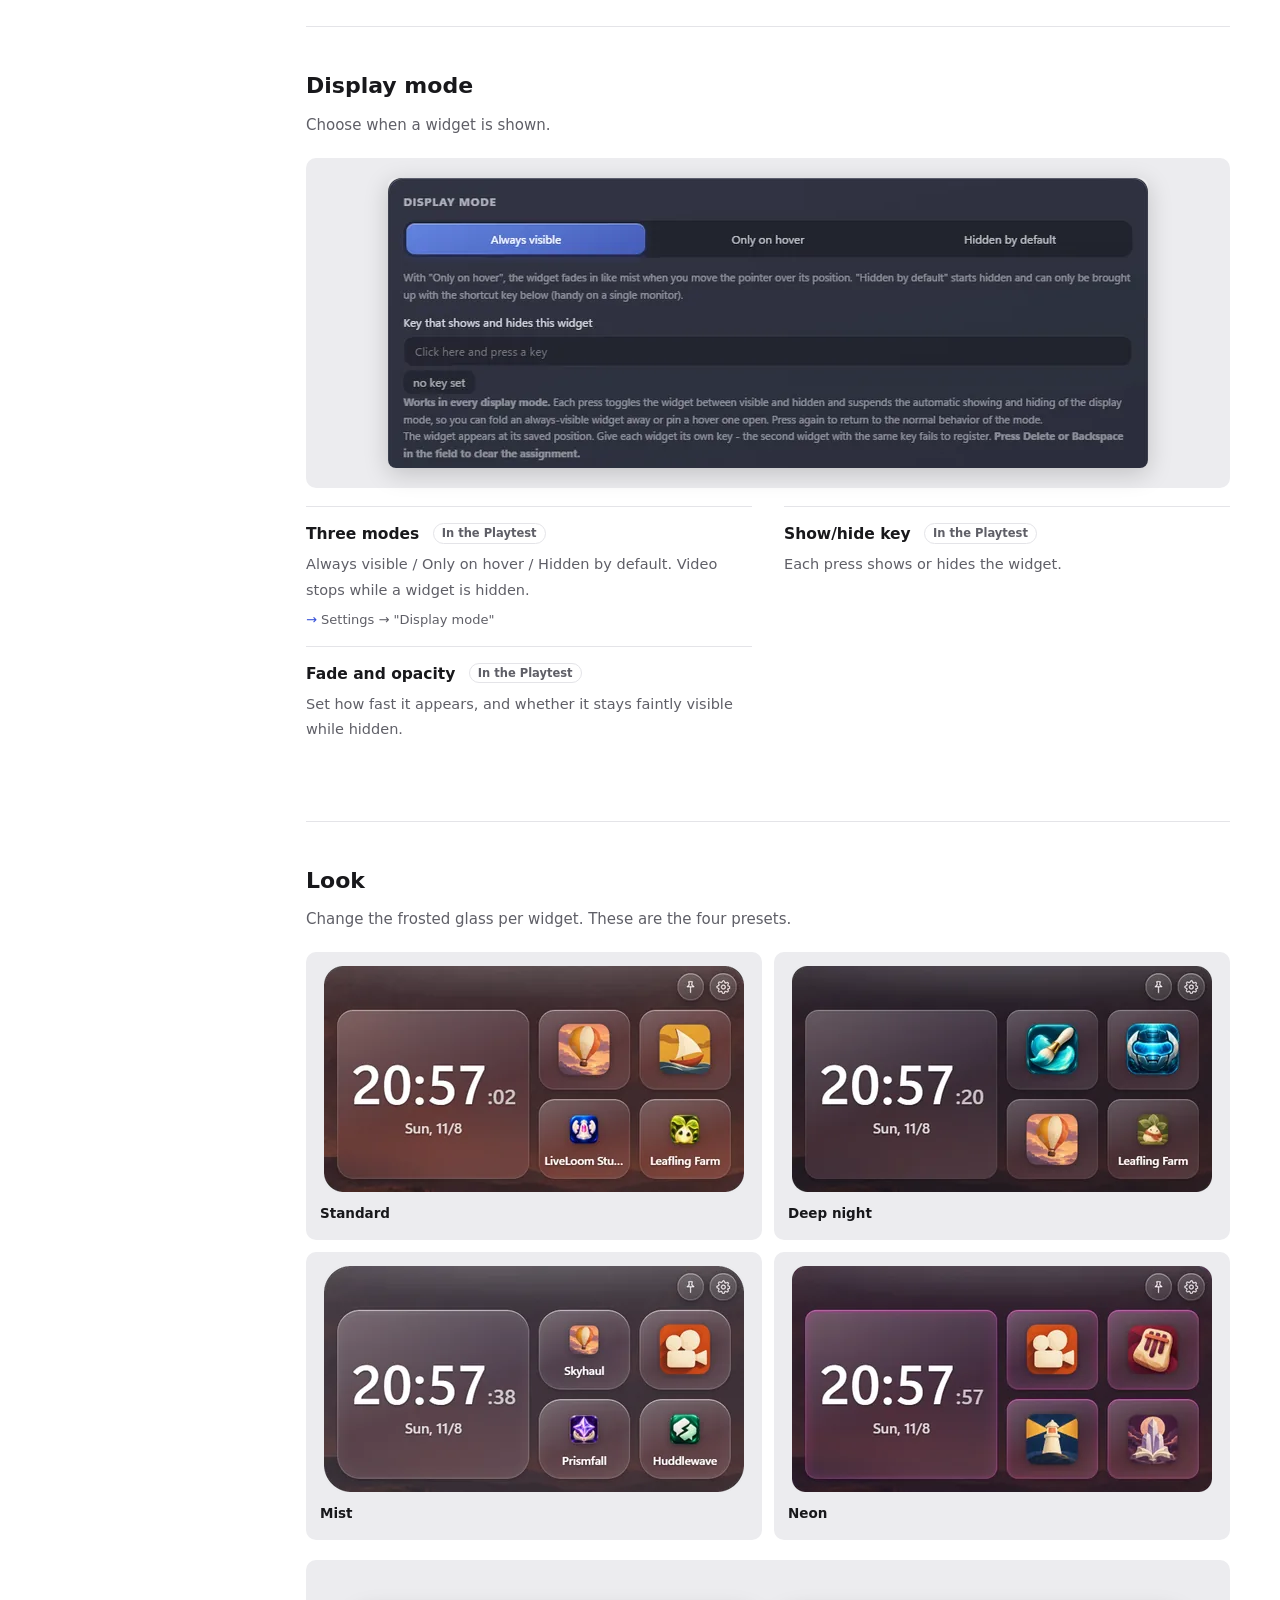
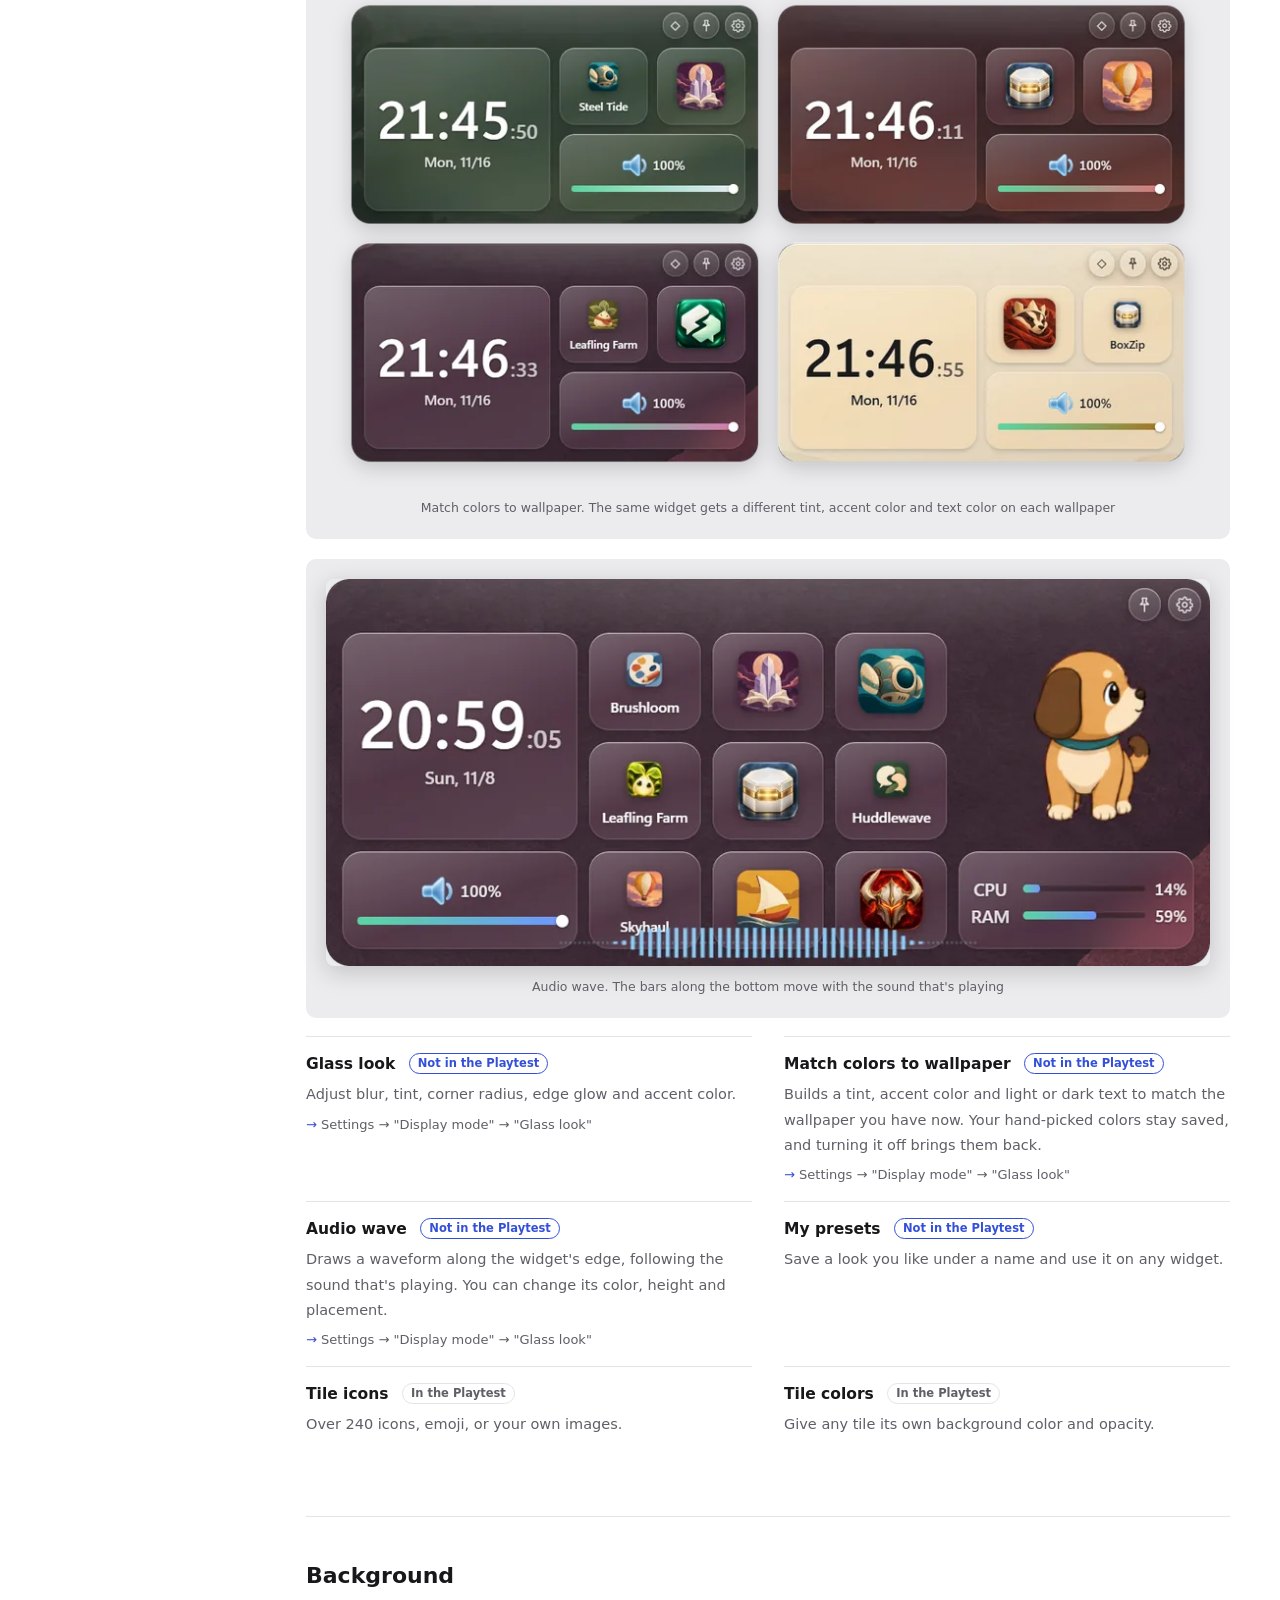
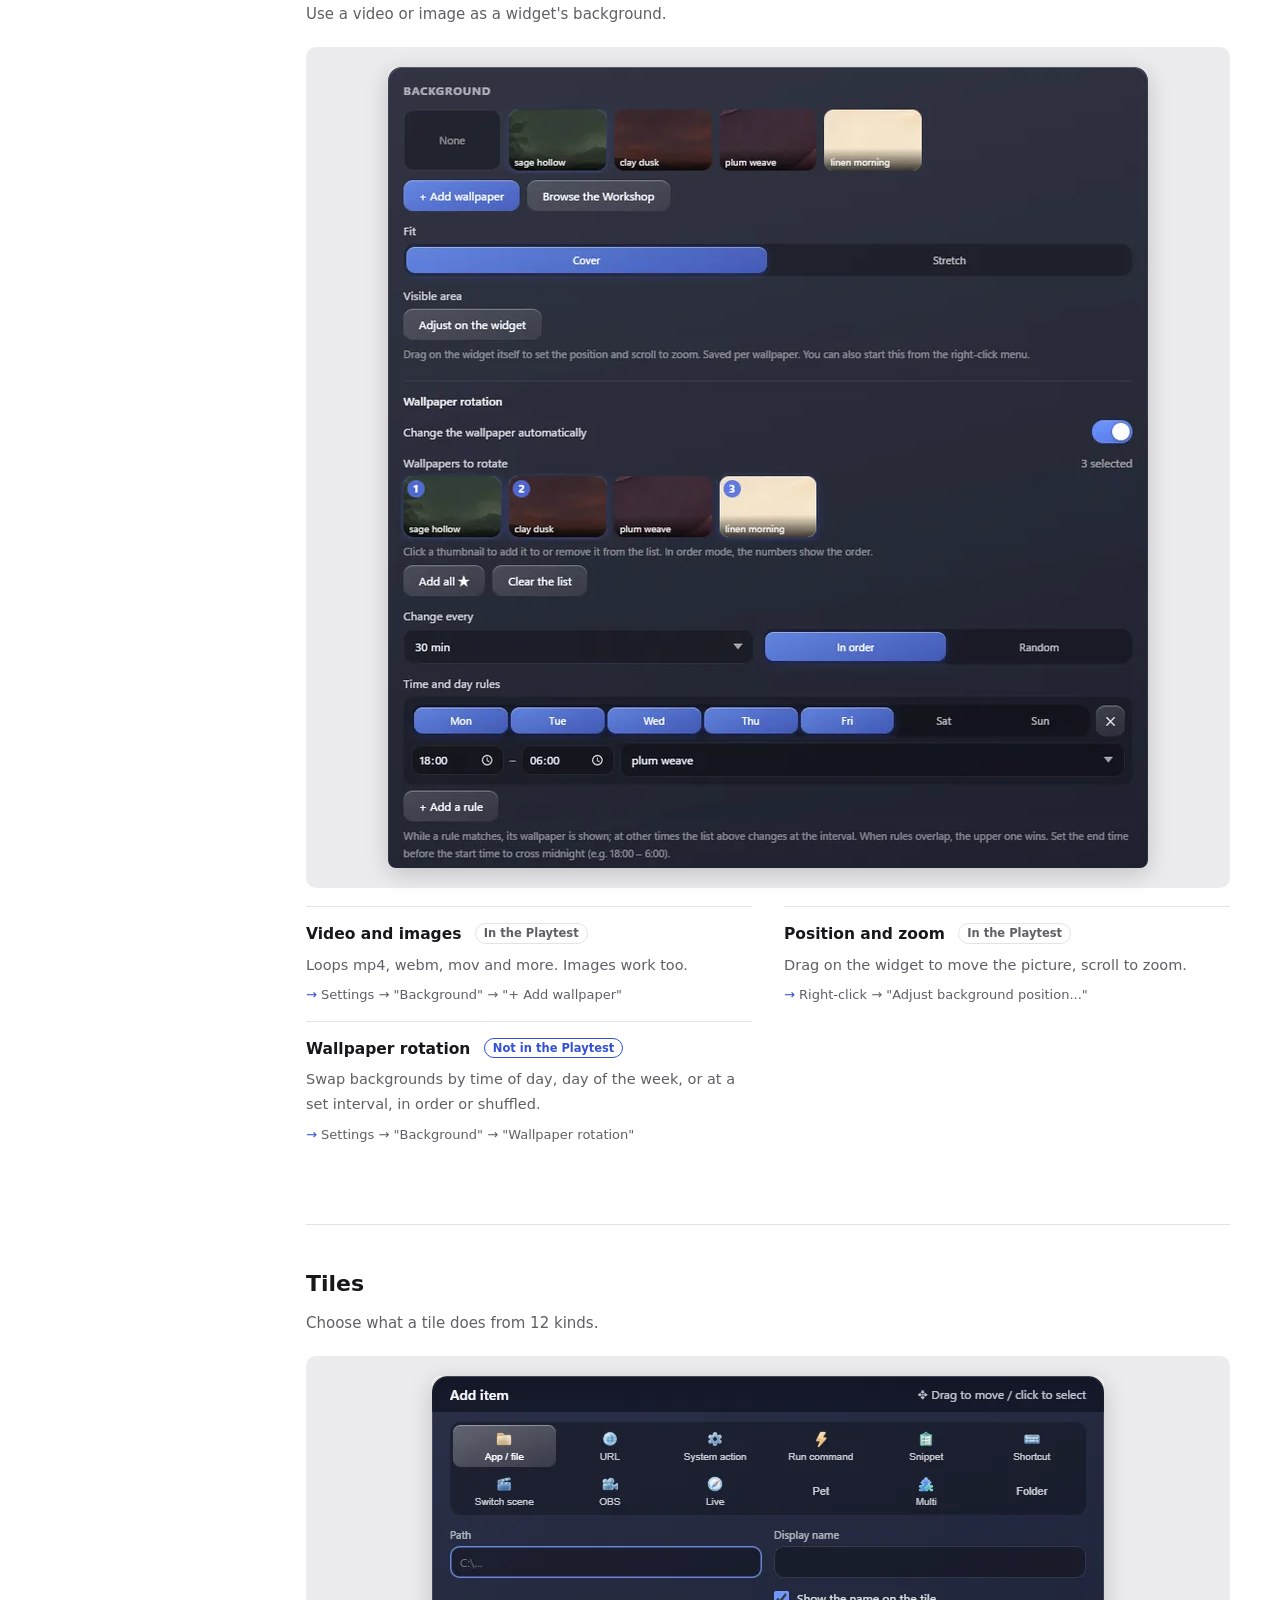
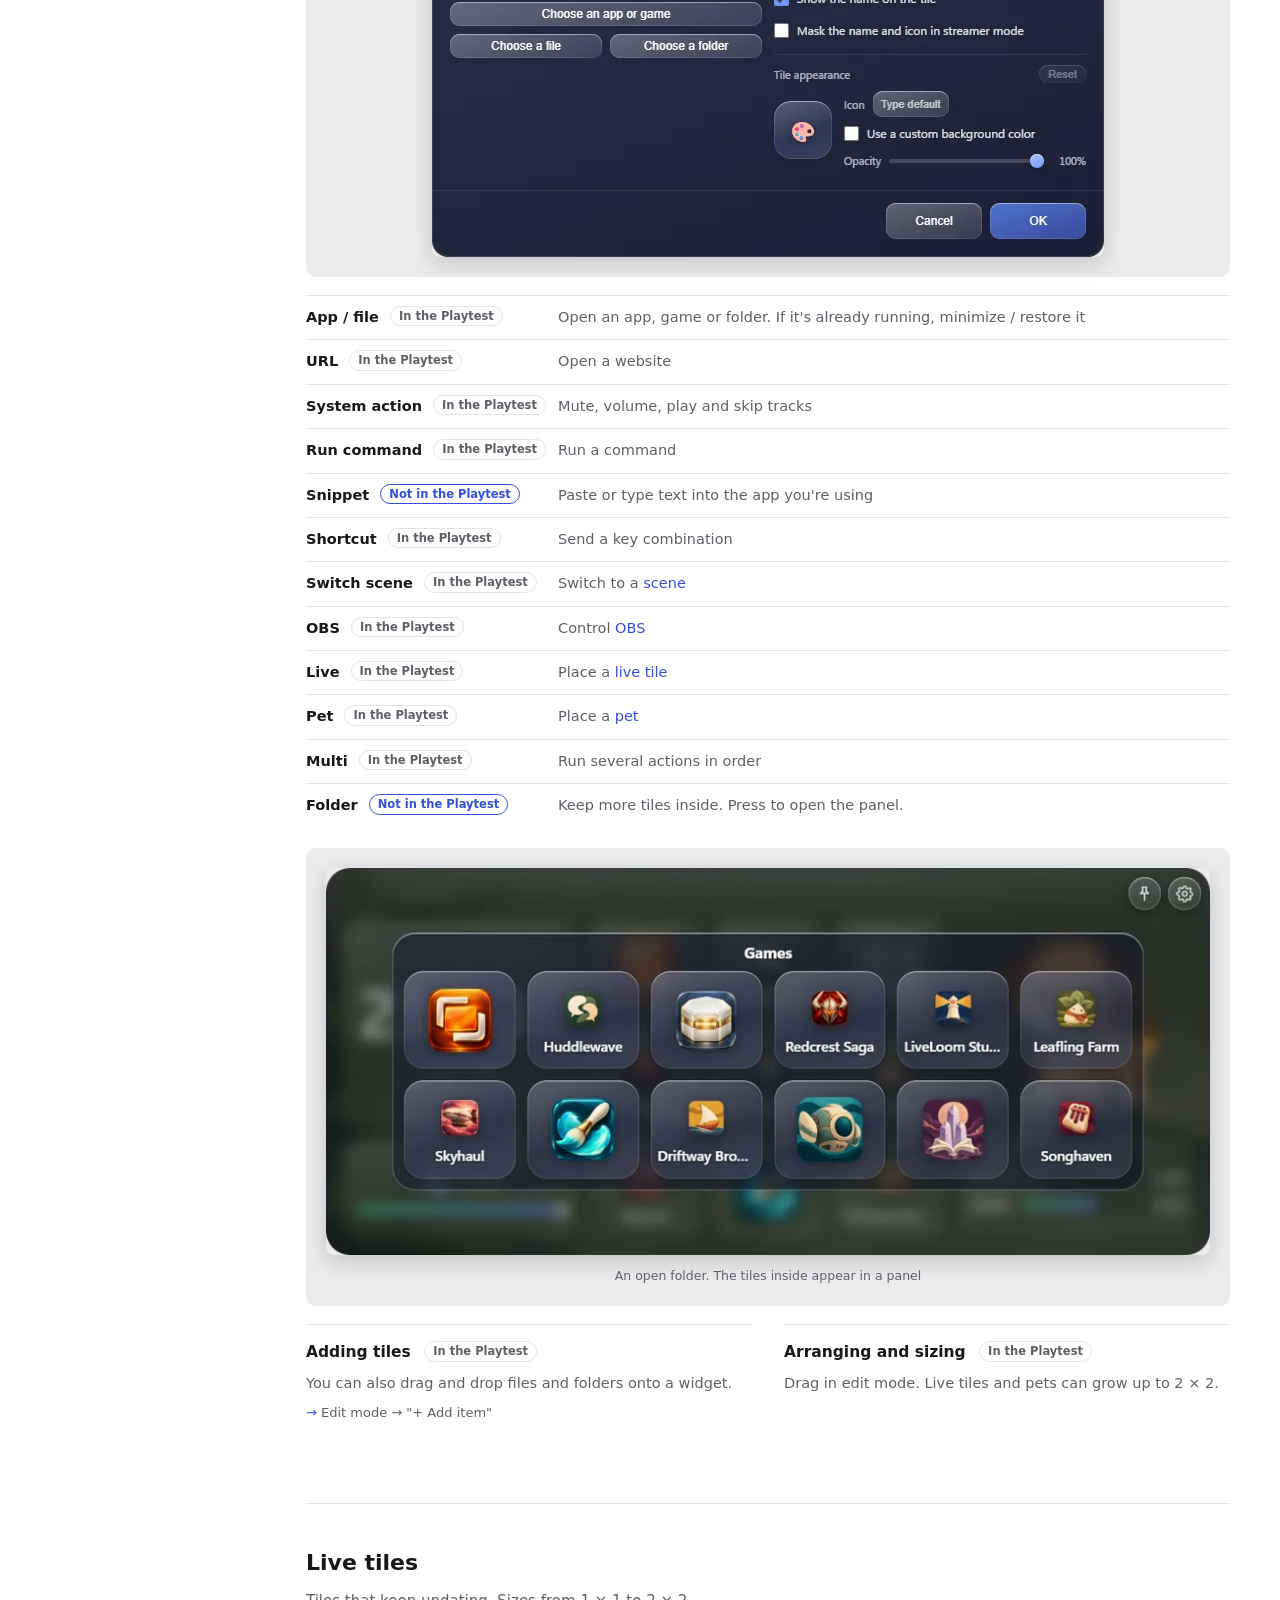
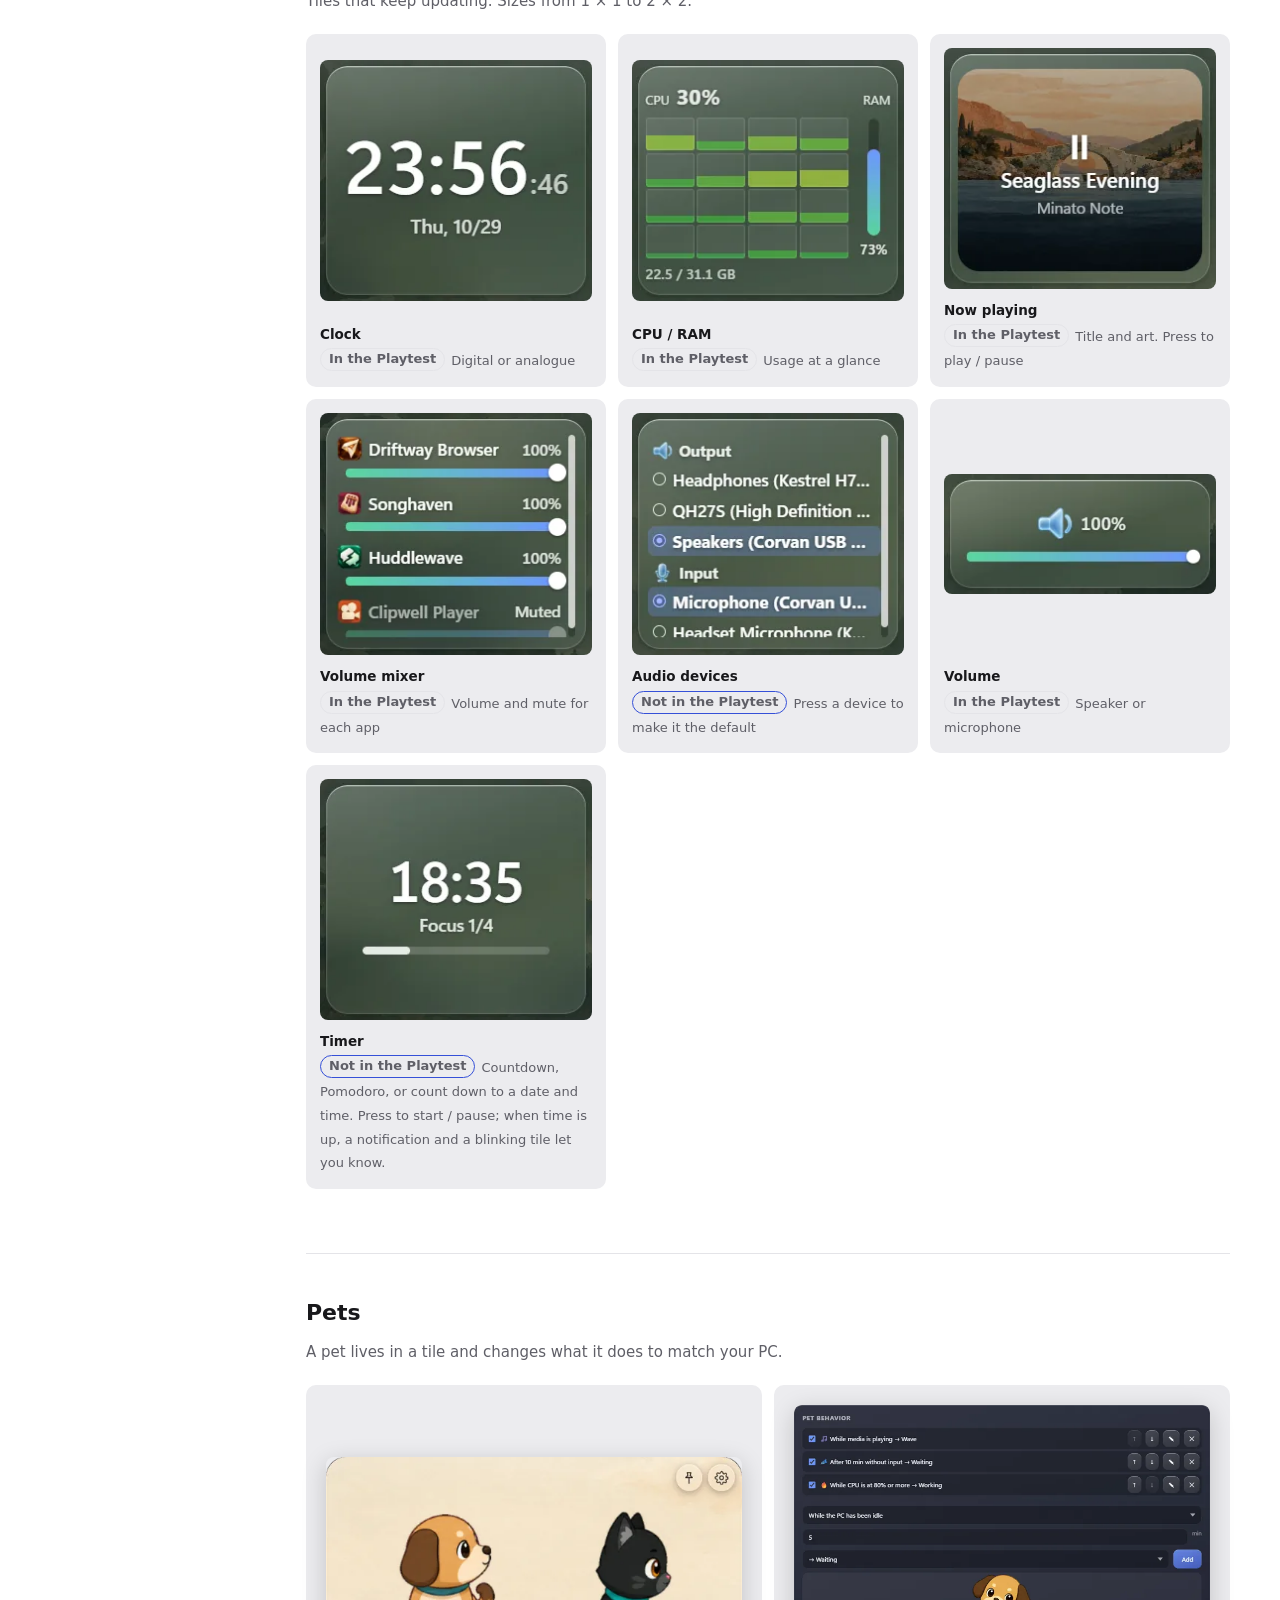
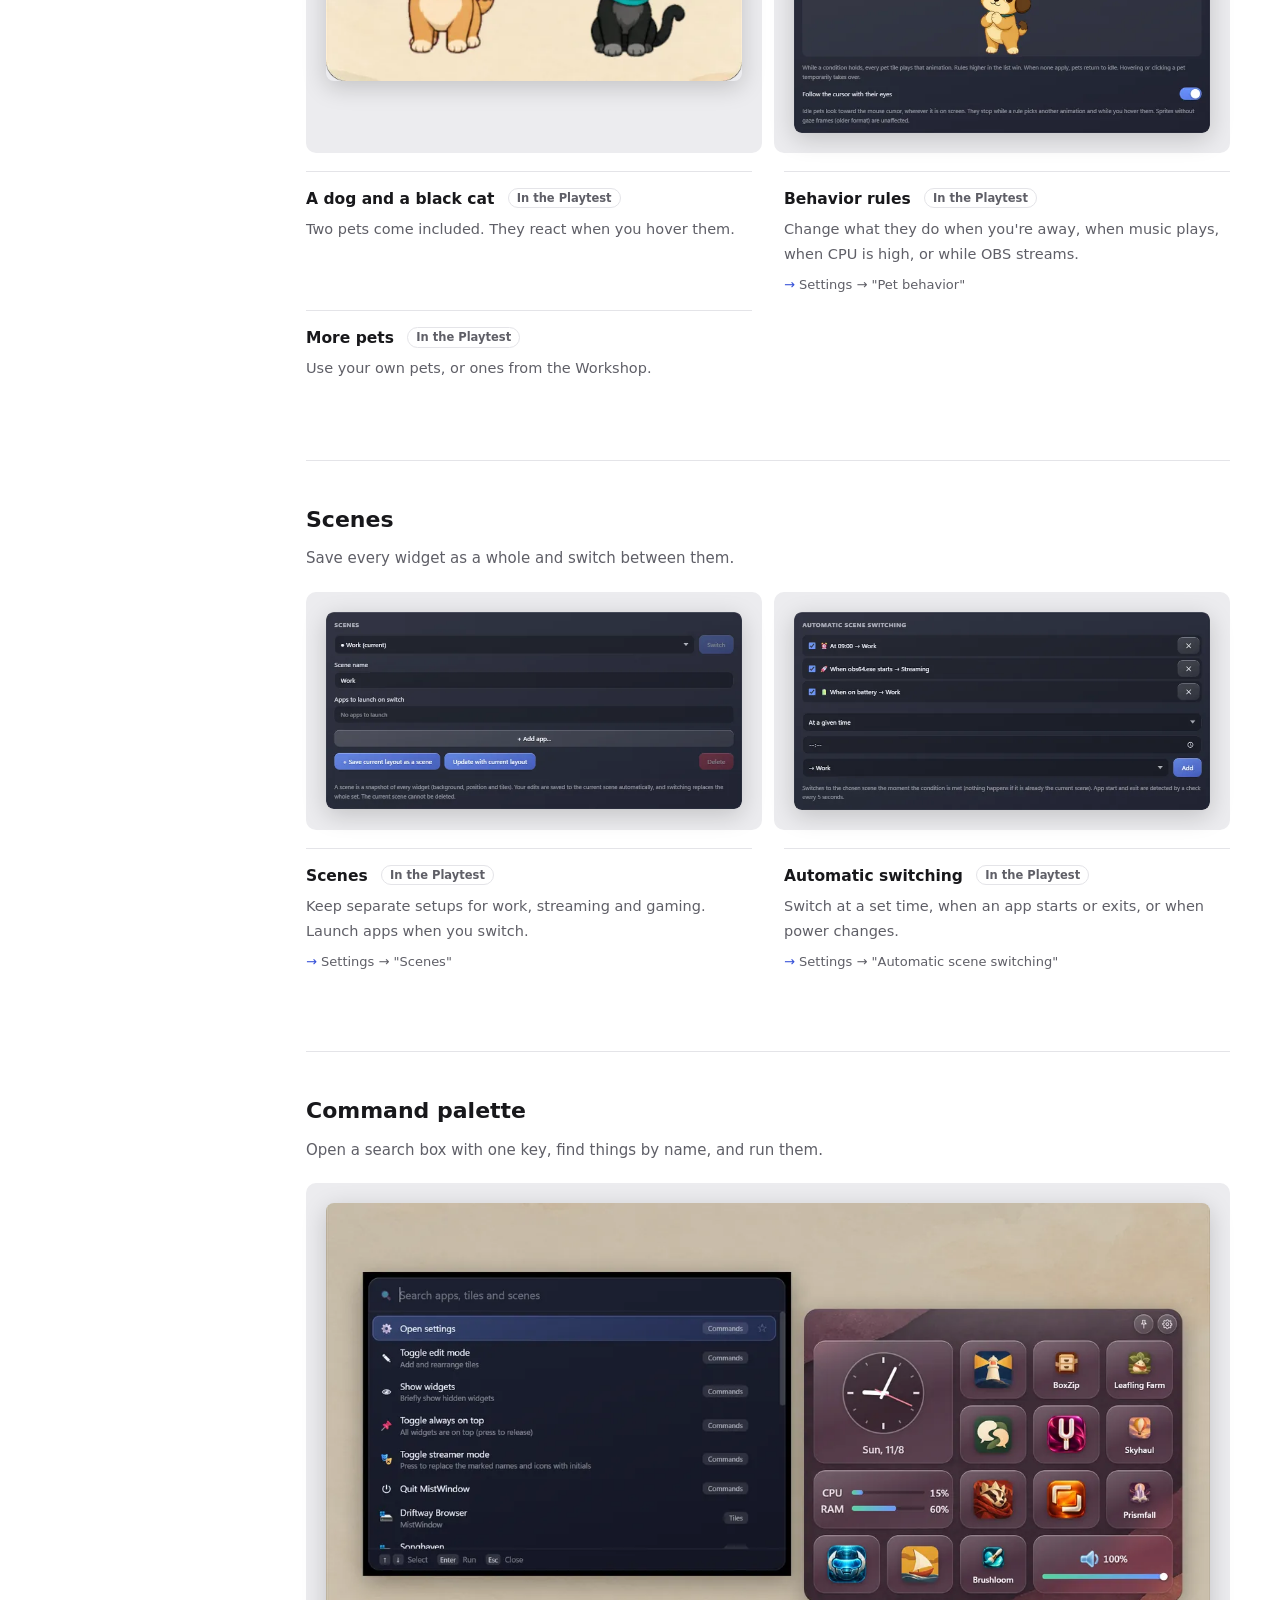
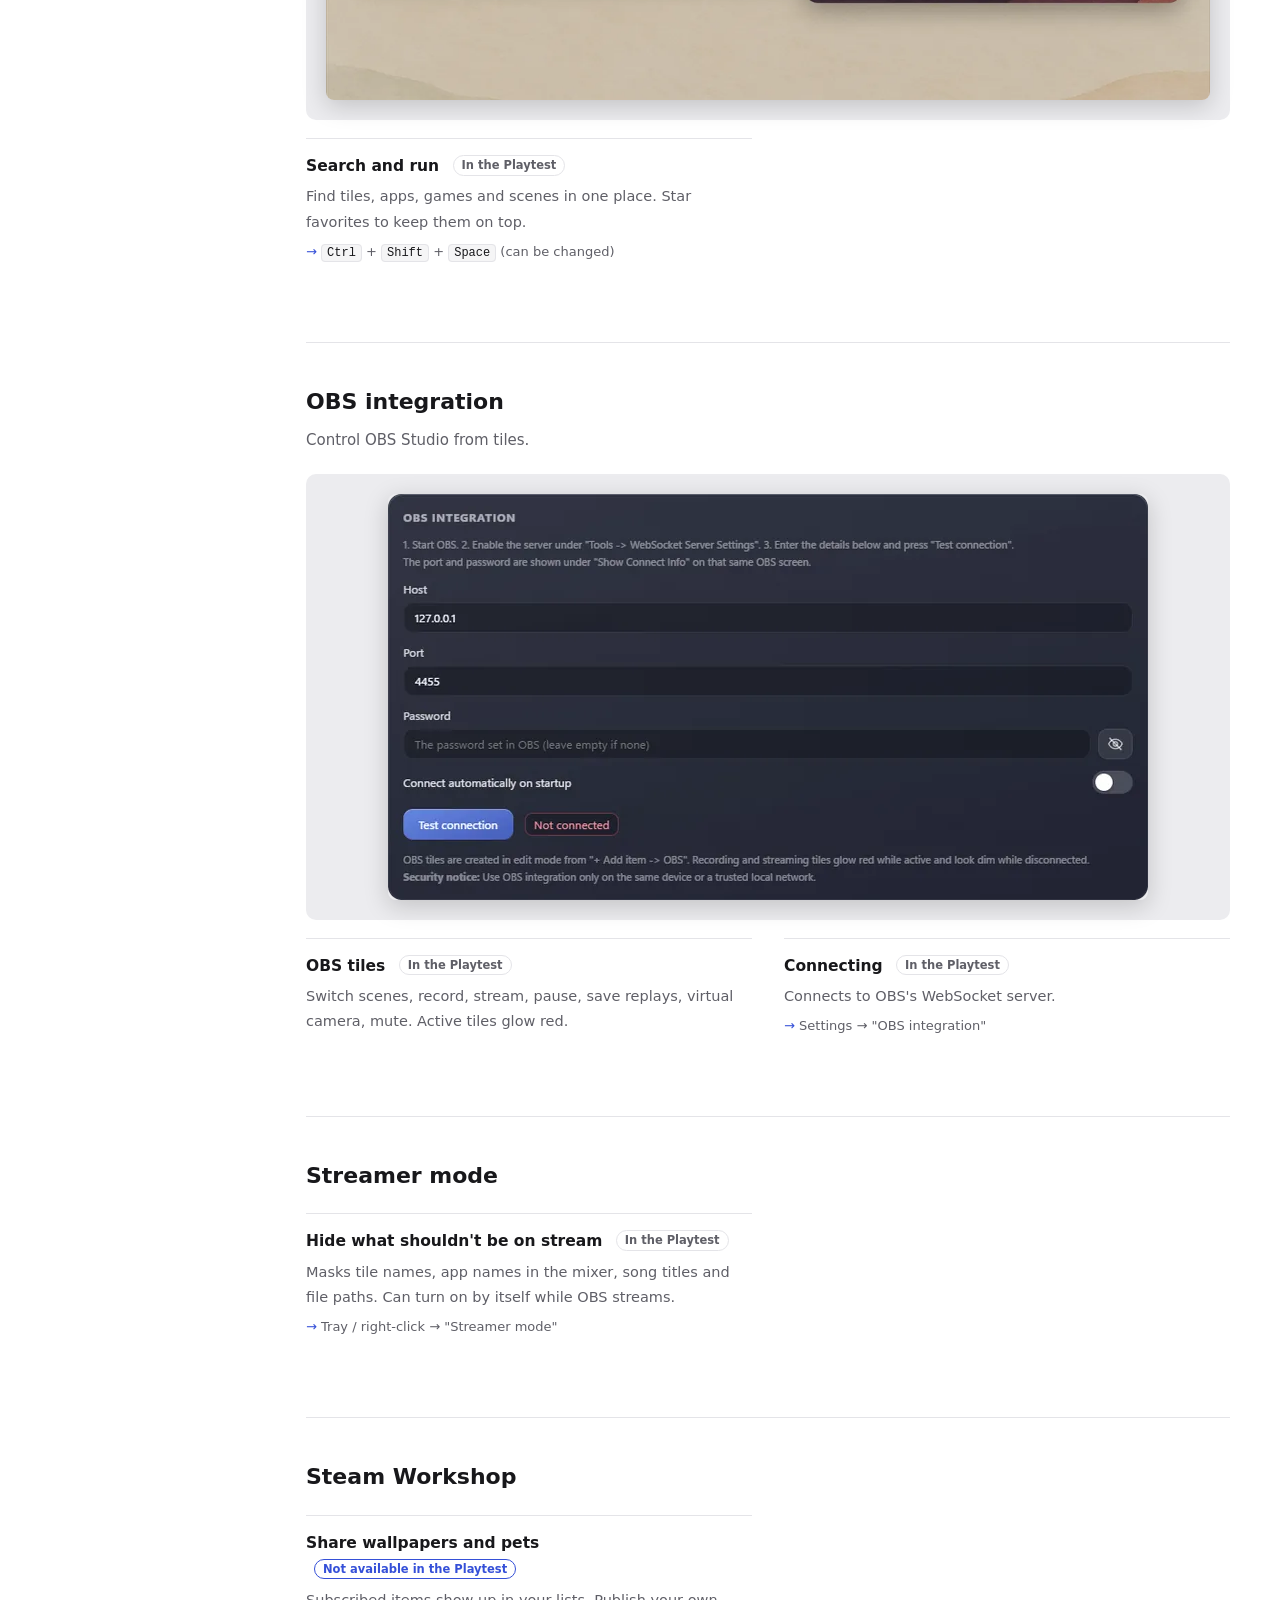
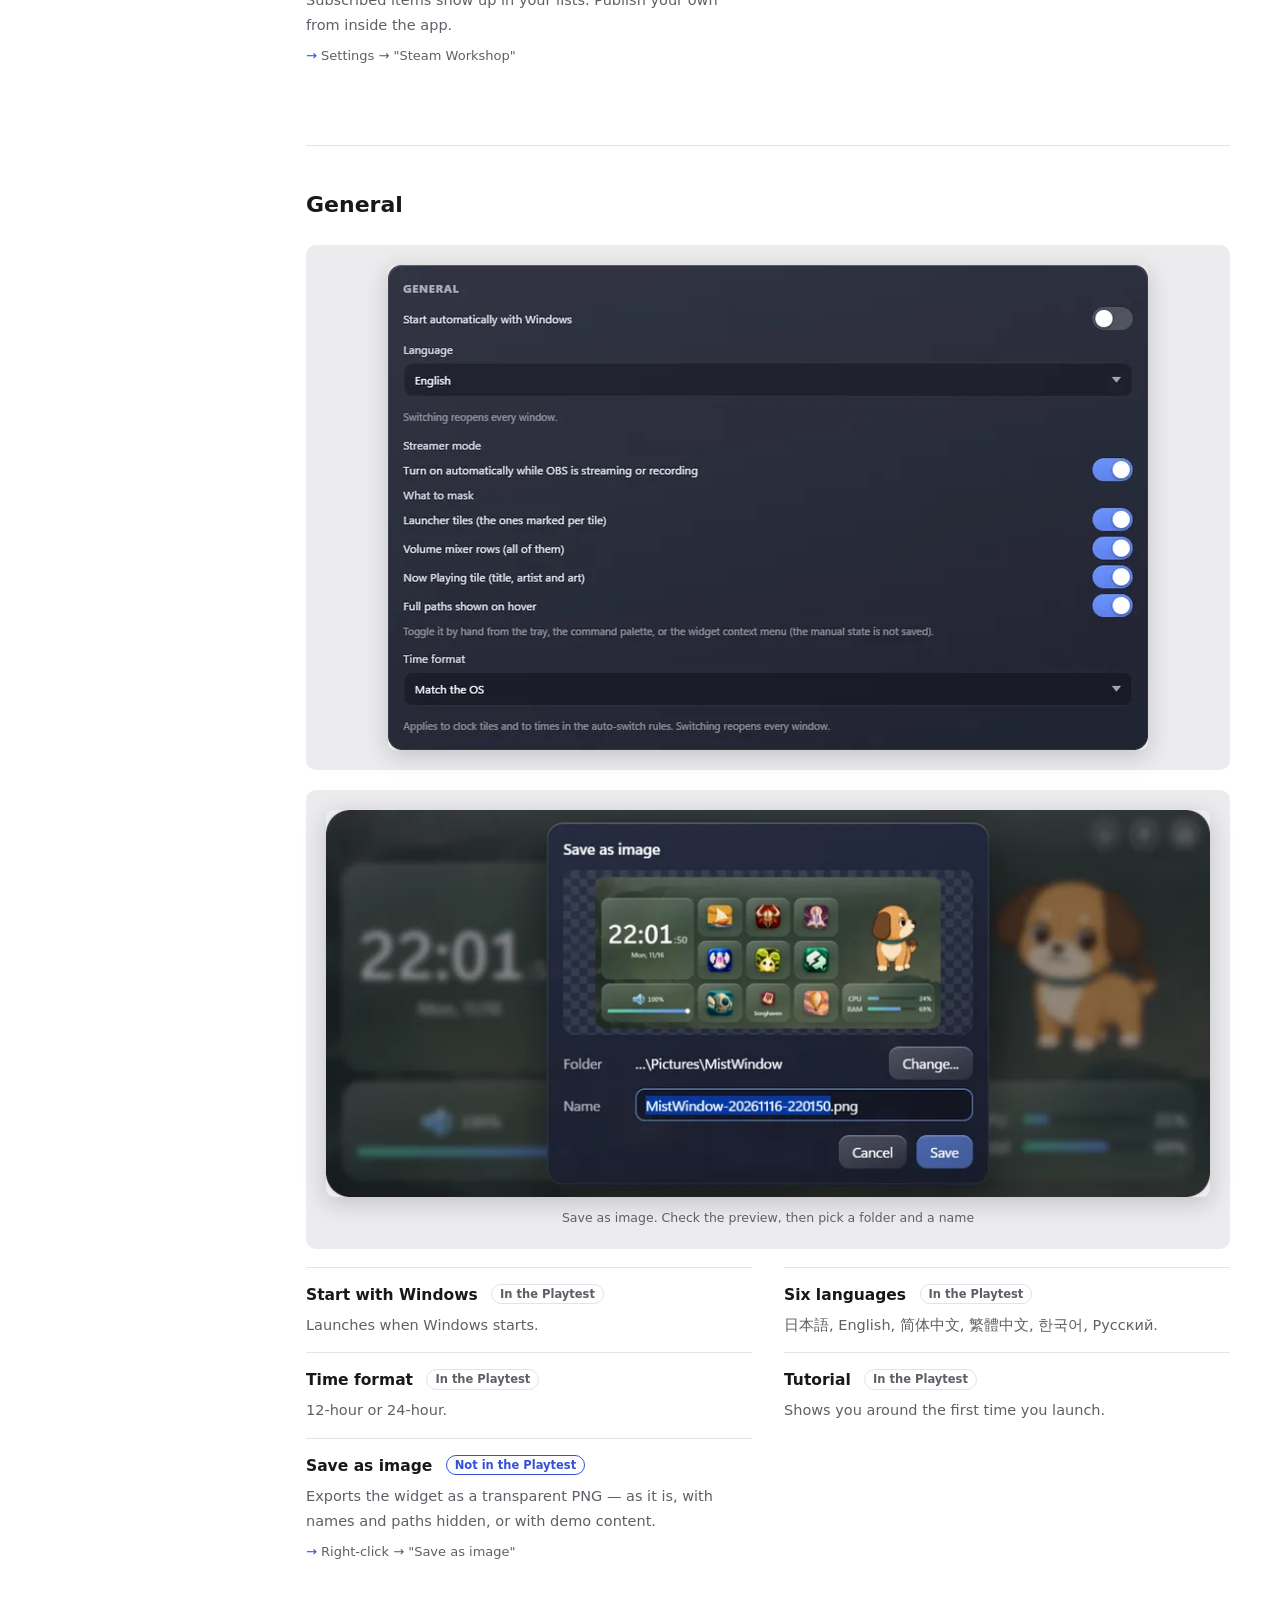
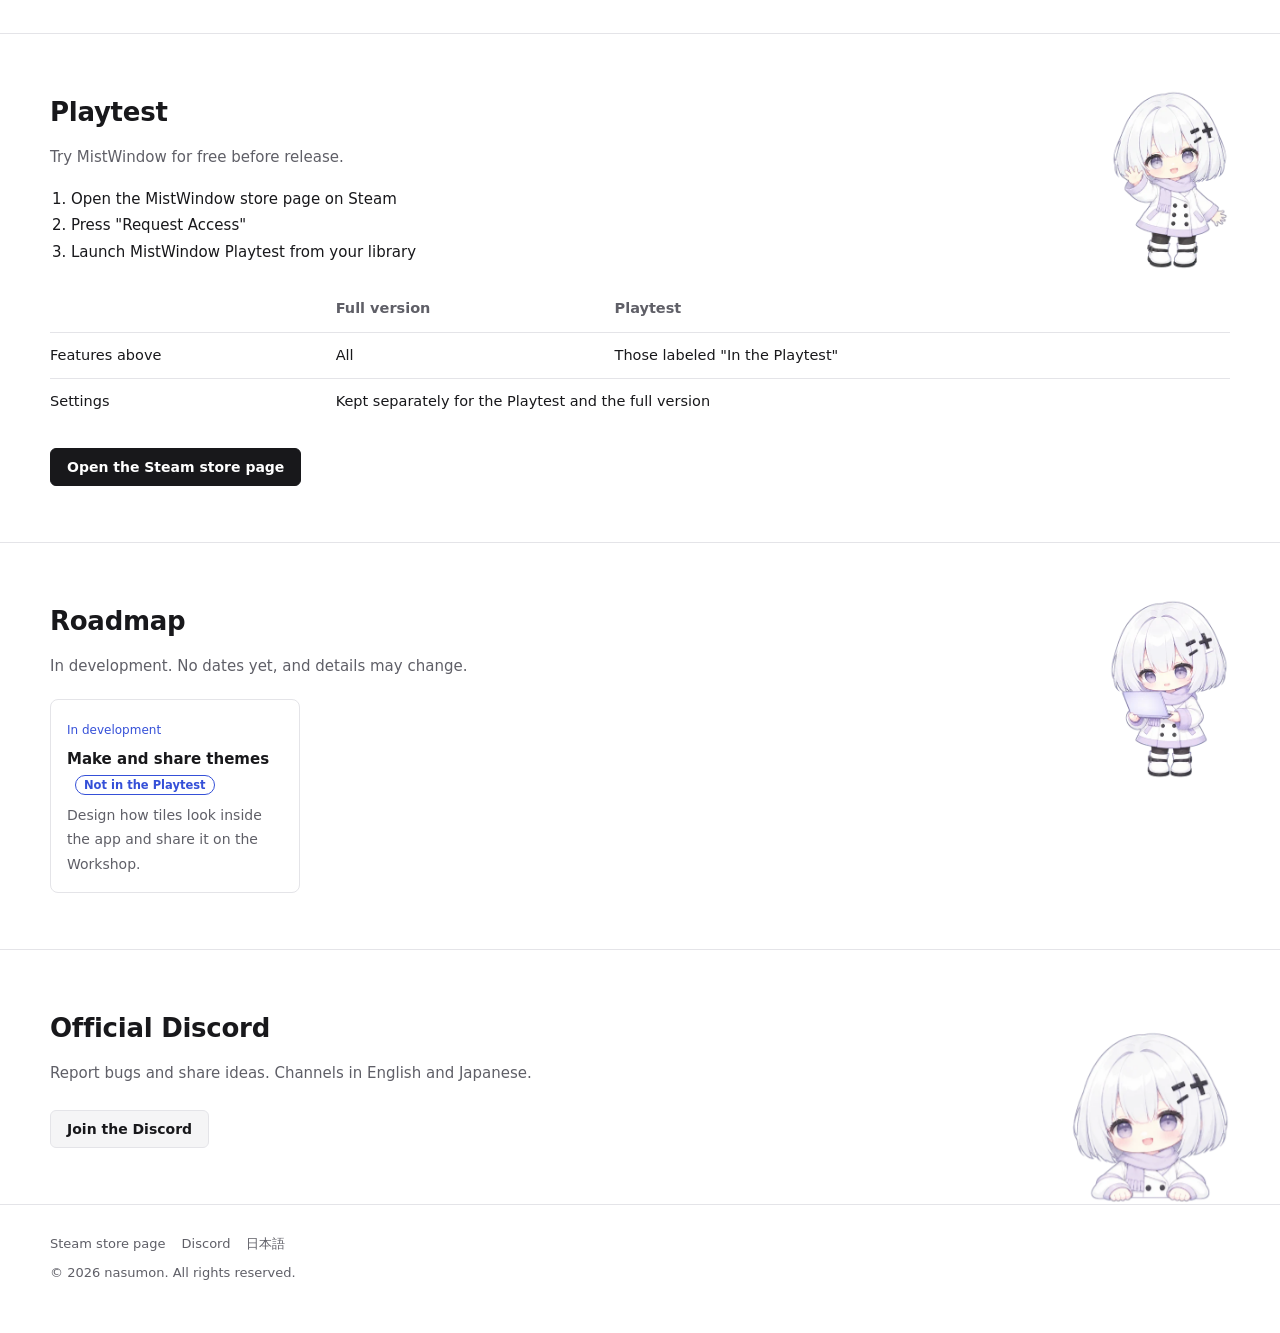
==== commit f596c1a6: "Update site from MistWindow 99b732e" ====
--- a/en/index.html
+++ b/en/index.html
@@ -124,9 +124,11 @@
     <figure><img src="../assets/img/shot-look-mist-en-v5.webp" alt="" width="420" height="226" loading="lazy"><figcaption><b>Mist</b></figcaption></figure>
     <figure><img src="../assets/img/shot-look-neon-en-v5.webp" alt="" width="420" height="226" loading="lazy"><figcaption><b>Neon</b></figcaption></figure>
   </div>
+  <figure class="shot shot-set"><img src="../assets/img/shot-palette-from-wallpaper-en-v1.webp" alt="The same widget on sage, clay, plum and linen wallpapers. The tint and the volume bar color change with each, and the text turns black on linen" width="900" height="517" loading="lazy"><figcaption>Match colors to wallpaper. The same widget gets a different tint, accent color and text color on each wallpaper</figcaption></figure>
   <figure class="shot"><img src="../assets/img/shot-audio-wave-en-v5.webp" alt="A light blue waveform along the bottom edge of the widget, following the sound that's playing" width="900" height="394" loading="lazy"><figcaption>Audio wave. The bars along the bottom move with the sound that's playing</figcaption></figure>
   <div class="feats">
     <article class="feat" id="f-glass"><h3>Glass look <span class="pt pt-no">Not in the Playtest</span></h3><p>Adjust blur, tint, corner radius, edge glow and accent color.</p><p class="where">Settings → "Display mode" → "Glass look"</p></article>
+    <article class="feat" id="f-palette-from-wallpaper"><h3>Match colors to wallpaper <span class="pt pt-no">Not in the Playtest</span></h3><p>Builds a tint, accent color and light or dark text to match the wallpaper you have now. Your hand-picked colors stay saved, and turning it off brings them back.</p><p class="where">Settings → "Display mode" → "Glass look"</p></article>
     <article class="feat" id="f-audio-wave"><h3>Audio wave <span class="pt pt-no">Not in the Playtest</span></h3><p>Draws a waveform along the widget's edge, following the sound that's playing. You can change its color, height and placement.</p><p class="where">Settings → "Display mode" → "Glass look"</p></article>
     <article class="feat" id="f-look-presets"><h3>My presets <span class="pt pt-no">Not in the Playtest</span></h3><p>Save a look you like under a name and use it on any widget.</p></article>
     <article class="feat" id="f-icons"><h3>Tile icons <span class="pt">In the Playtest</span></h3><p>Over 240 icons, emoji, or your own images.</p></article>
@@ -247,11 +249,13 @@
 <section class="cat" id="general">
   <h2 class="cat-title">General</h2>
   <figure class="shot"><img src="../assets/img/shot-settings-general-en-v5.webp" alt="General in Settings" width="760" height="485" loading="lazy"></figure>
+  <figure class="shot"><img src="../assets/img/shot-export-image-en-v1.webp" alt="The Save as image panel inside the widget, with a preview, the folder and the file name" width="900" height="394" loading="lazy"><figcaption>Save as image. Check the preview, then pick a folder and a name</figcaption></figure>
   <div class="feats">
     <article class="feat" id="f-startup"><h3>Start with Windows <span class="pt">In the Playtest</span></h3><p>Launches when Windows starts.</p></article>
     <article class="feat" id="f-language"><h3>Six languages <span class="pt">In the Playtest</span></h3><p>日本語, English, 简体中文, 繁體中文, 한국어, Русский.</p></article>
     <article class="feat" id="f-clock-format"><h3>Time format <span class="pt">In the Playtest</span></h3><p>12-hour or 24-hour.</p></article>
     <article class="feat" id="f-tutorial"><h3>Tutorial <span class="pt">In the Playtest</span></h3><p>Shows you around the first time you launch.</p></article>
+    <article class="feat" id="f-export-image"><h3>Save as image <span class="pt pt-no">Not in the Playtest</span></h3><p>Exports the widget as a transparent PNG — as it is, with names and paths hidden, or with demo content.</p><p class="where">Right-click → "Save as image"</p></article>
   </div>
 </section>
 
--- a/assets/site.css
+++ b/assets/site.css
@@ -97,6 +97,8 @@
 /* 画面写真:薄い地に載せ、枠と影は控えめに */
 .shot { margin: 20px 0 0; background: var(--shot-bg); border-radius: 10px; padding: 20px; display: grid; place-items: center; }
 .shot img { border-radius: 8px; box-shadow: 0 6px 24px rgb(0 0 0 / 0.18); }
+/* 何枚かを 1 枚に並べた絵(間は透明)。影は 1 枚ずつ絵に焼いてあるので、外枠の影は付けない */
+.shot-set img { border-radius: 0; box-shadow: none; }
 .shot figcaption, .gallery figcaption { font-size: 12.5px; color: var(--text-2); margin-top: 10px; text-align: center; }
 .shots-2 { display: grid; gap: 12px; margin-top: 20px; }
 @media (min-width: 760px) { .shots-2 { grid-template-columns: 1fr 1fr; } }
